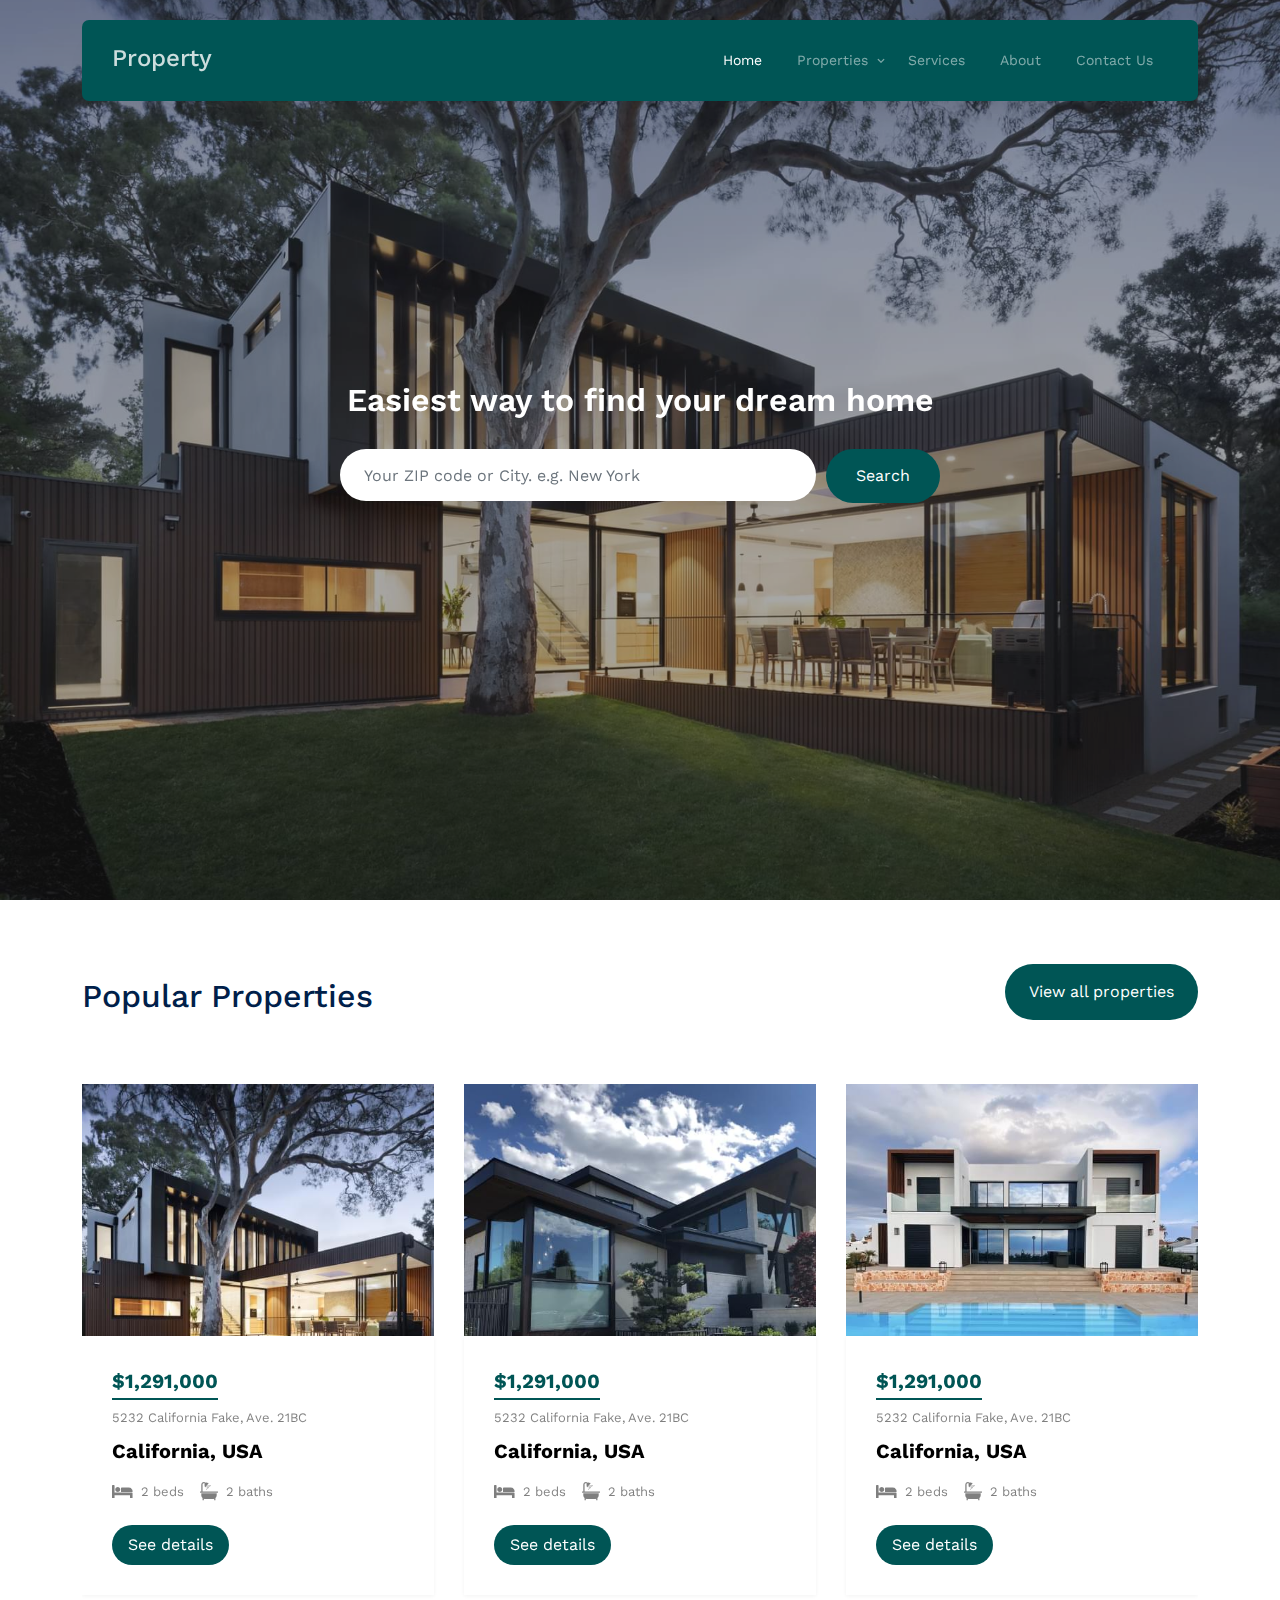
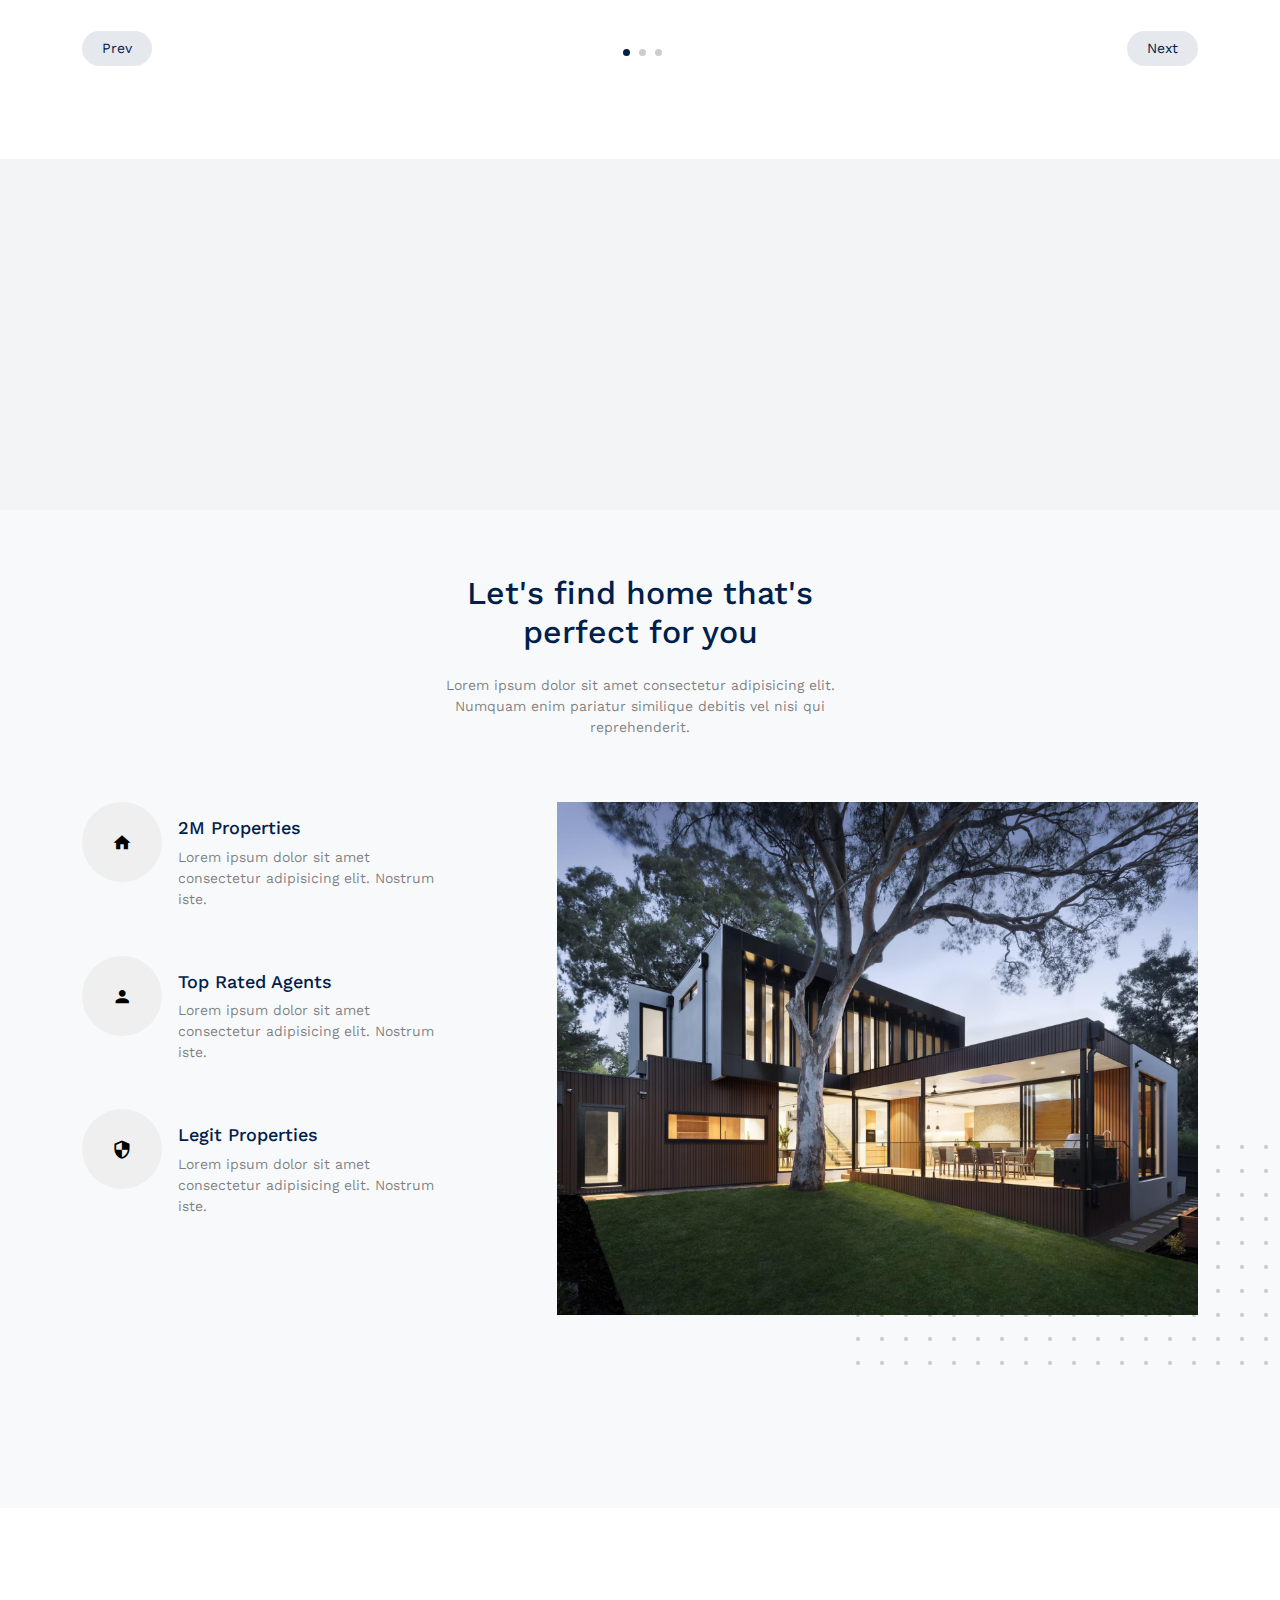
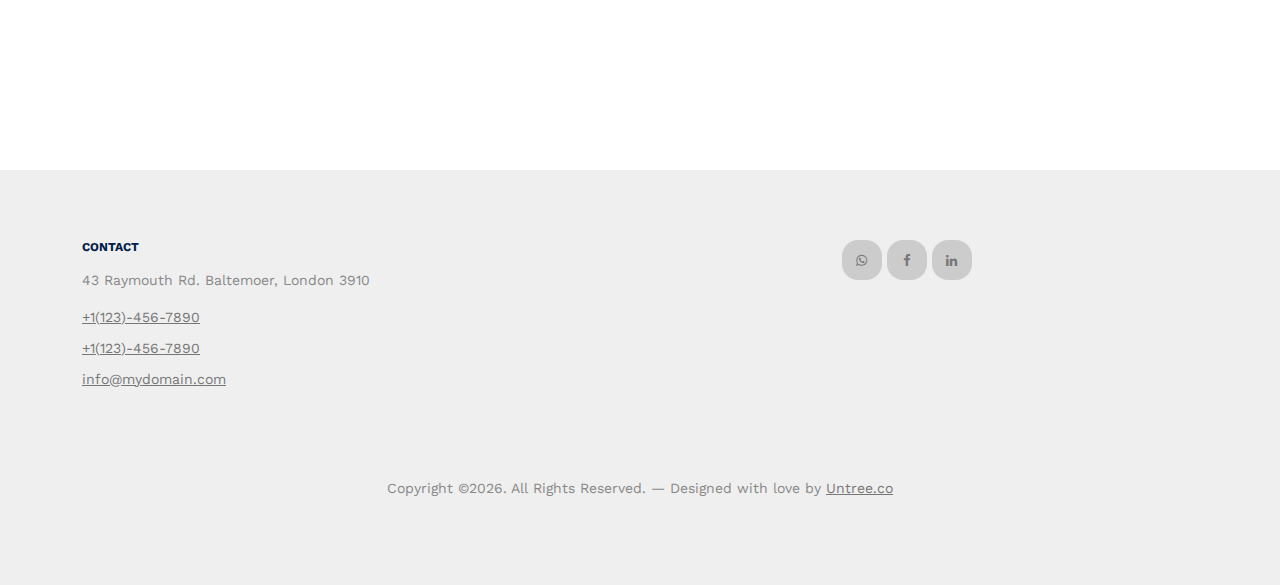
==== index.html @ bcd4ab32 "Edited, footer, removed testimonies, agents section" ====
<!doctype html>
<html lang="en">
<head>
	<meta charset="utf-8">
	<meta name="viewport" content="width=device-width, initial-scale=1">
	<meta name="author" content="Untree.co">
	<link rel="shortcut icon" href="favicon.png">

	<meta name="description" content="" />
	<meta name="keywords" content="bootstrap, bootstrap5" />
	
	<link rel="preconnect" href="https://fonts.googleapis.com">
	<link rel="preconnect" href="https://fonts.gstatic.com" crossorigin>
	<link href="https://fonts.googleapis.com/css2?family=Work+Sans:wght@400;500;600;700&display=swap" rel="stylesheet">


	<link rel="stylesheet" href="fonts/icomoon/style.css">
	<link rel="stylesheet" href="fonts/flaticon/font/flaticon.css">

	<link rel="stylesheet" href="css/tiny-slider.css">
	<link rel="stylesheet" href="css/aos.css">
	<link rel="stylesheet" href="css/style.css">

	<title>Property &mdash; Free Bootstrap 5 Website Template by Untree.co</title>
</head>
<body>
	<!--Navigation-->
	<div class="site-mobile-menu site-navbar-target">
		<div class="site-mobile-menu-header">
			<div class="site-mobile-menu-close">
				<span class="icofont-close js-menu-toggle"></span>
			</div>
		</div>
		<div class="site-mobile-menu-body"></div>
	</div>

	<nav class="site-nav">
		<div class="container">
			<div class="menu-bg-wrap">
				<div class="site-navigation">
					<a href="index.html" class="logo m-0 float-start">Property</a>

					<ul class="js-clone-nav d-none d-lg-inline-block text-start site-menu float-end">
						<li class="active"><a href="index.html">Home</a></li>
						<li class="has-children">
							<a href="properties.html">Properties</a>
							<ul class="dropdown">
								<li><a href="#">Buy Property</a></li>
								<li><a href="#">Sell Property</a></li>
								<li class="has-children">
									<a href="#">Dropdown</a>
									<ul class="dropdown">
										<li><a href="#">Sub Menu One</a></li>
										<li><a href="#">Sub Menu Two</a></li>
										<li><a href="#">Sub Menu Three</a></li>
									</ul>
								</li>
							</ul>
						</li>
						<li><a href="services.html">Services</a></li>
						<li><a href="about.html">About</a></li>
						<li><a href="contact.html">Contact Us</a></li>
					</ul>

					<a href="#" class="burger light me-auto float-end mt-1 site-menu-toggle js-menu-toggle d-inline-block d-lg-none" data-toggle="collapse" data-target="#main-navbar">
						<span></span>
					</a>

				</div>
			</div>
		</div>
	</nav>

	<!--Hero-->
	<div class="hero">


		<div class="hero-slide">
			<div class="img overlay" style="background-image: url('images/hero_bg_3.jpg')"></div>
			<div class="img overlay" style="background-image: url('images/hero_bg_2.jpg')"></div>
			<div class="img overlay" style="background-image: url('images/hero_bg_1.jpg')"></div>
		</div>

		<div class="container">
			<div class="row justify-content-center align-items-center">
				<div class="col-lg-9 text-center">
					<h1 class="heading" data-aos="fade-up">Easiest way to find your dream home</h1>
					<form action="#" class="narrow-w form-search d-flex align-items-stretch mb-3" data-aos="fade-up" data-aos-delay="200">
						<input type="text" class="form-control px-4" placeholder="Your ZIP code or City. e.g. New York">
						<button type="submit" class="btn btn-primary">Search</button>
					</form>
				</div>
			</div>
		</div>
	</div>


	<div class="section">
		<div class="container">
			<div class="row mb-5 align-items-center">
				<div class="col-lg-6">
					<h2 class="font-weight-bold text-primary heading">Popular Properties</h2>
				</div>
				<div class="col-lg-6 text-lg-end">
					<p><a href="#" target="_blank" class="btn btn-primary text-white py-3 px-4">View all properties</a></p>
				</div>
			</div>
			<div class="row">

				<div class="col-12">


					<div class="property-slider-wrap">



						<div class="property-slider">

							<div class="property-item">

								<a href="property-single.html" class="img">
									<img src="images/img_1.jpg" alt="Image" class="img-fluid">
								</a>

								<div class="property-content">
									<div class="price mb-2"><span>$1,291,000</span></div>
									<div>
										<span class="d-block mb-2 text-black-50">5232 California Fake, Ave. 21BC</span>
										<span class="city d-block mb-3">California, USA</span>

										<div class="specs d-flex mb-4">
											<span class="d-block d-flex align-items-center me-3">
												<span class="icon-bed me-2"></span>
												<span class="caption">2 beds</span>
											</span>
											<span class="d-block d-flex align-items-center">
												<span class="icon-bath me-2"></span>
												<span class="caption">2 baths</span>
											</span>
										</div>

										<a href="property-single.html" class="btn btn-primary py-2 px-3">See details</a>
									</div>
								</div>
							</div> <!-- .item -->

							<div class="property-item">

								<a href="property-single.html" class="img">
									<img src="images/img_2.jpg" alt="Image" class="img-fluid">
								</a>

								<div class="property-content">
									<div class="price mb-2"><span>$1,291,000</span></div>
									<div>
										<span class="d-block mb-2 text-black-50">5232 California Fake, Ave. 21BC</span>
										<span class="city d-block mb-3">California, USA</span>

										<div class="specs d-flex mb-4">
											<span class="d-block d-flex align-items-center me-3">
												<span class="icon-bed me-2"></span>
												<span class="caption">2 beds</span>
											</span>
											<span class="d-block d-flex align-items-center">
												<span class="icon-bath me-2"></span>
												<span class="caption">2 baths</span>
											</span>
										</div>

										<a href="property-single.html" class="btn btn-primary py-2 px-3">See details</a>
									</div>
								</div>
							</div> <!-- .item -->

							<div class="property-item">

								<a href="property-single.html" class="img">
									<img src="images/img_3.jpg" alt="Image" class="img-fluid">
								</a>

								<div class="property-content">
									<div class="price mb-2"><span>$1,291,000</span></div>
									<div>
										<span class="d-block mb-2 text-black-50">5232 California Fake, Ave. 21BC</span>
										<span class="city d-block mb-3">California, USA</span>

										<div class="specs d-flex mb-4">
											<span class="d-block d-flex align-items-center me-3">
												<span class="icon-bed me-2"></span>
												<span class="caption">2 beds</span>
											</span>
											<span class="d-block d-flex align-items-center">
												<span class="icon-bath me-2"></span>
												<span class="caption">2 baths</span>
											</span>
										</div>

										<a href="property-single.html" class="btn btn-primary py-2 px-3">See details</a>
									</div>
								</div>
							</div> <!-- .item -->

							<div class="property-item">

								<a href="property-single.html" class="img">
									<img src="images/img_4.jpg" alt="Image" class="img-fluid">
								</a>

								<div class="property-content">
									<div class="price mb-2"><span>$1,291,000</span></div>
									<div>
										<span class="d-block mb-2 text-black-50">5232 California Fake, Ave. 21BC</span>
										<span class="city d-block mb-3">California, USA</span>

										<div class="specs d-flex mb-4">
											<span class="d-block d-flex align-items-center me-3">
												<span class="icon-bed me-2"></span>
												<span class="caption">2 beds</span>
											</span>
											<span class="d-block d-flex align-items-center">
												<span class="icon-bath me-2"></span>
												<span class="caption">2 baths</span>
											</span>
										</div>

										<a href="property-single.html" class="btn btn-primary py-2 px-3">See details</a>
									</div>
								</div>
							</div> <!-- .item -->

							<div class="property-item">

								<a href="property-single.html" class="img">
									<img src="images/img_5.jpg" alt="Image" class="img-fluid">
								</a>

								<div class="property-content">
									<div class="price mb-2"><span>$1,291,000</span></div>
									<div>
										<span class="d-block mb-2 text-black-50">5232 California Fake, Ave. 21BC</span>
										<span class="city d-block mb-3">California, USA</span>

										<div class="specs d-flex mb-4">
											<span class="d-block d-flex align-items-center me-3">
												<span class="icon-bed me-2"></span>
												<span class="caption">2 beds</span>
											</span>
											<span class="d-block d-flex align-items-center">
												<span class="icon-bath me-2"></span>
												<span class="caption">2 baths</span>
											</span>
										</div>

										<a href="property-single.html" class="btn btn-primary py-2 px-3">See details</a>
									</div>
								</div>
							</div> <!-- .item -->

							<div class="property-item">

								<a href="property-single.html" class="img">
									<img src="images/img_6.jpg" alt="Image" class="img-fluid">
								</a>

								<div class="property-content">
									<div class="price mb-2"><span>$1,291,000</span></div>
									<div>
										<span class="d-block mb-2 text-black-50">5232 California Fake, Ave. 21BC</span>
										<span class="city d-block mb-3">California, USA</span>

										<div class="specs d-flex mb-4">
											<span class="d-block d-flex align-items-center me-3">
												<span class="icon-bed me-2"></span>
												<span class="caption">2 beds</span>
											</span>
											<span class="d-block d-flex align-items-center">
												<span class="icon-bath me-2"></span>
												<span class="caption">2 baths</span>
											</span>
										</div>

										<a href="property-single.html" class="btn btn-primary py-2 px-3">See details</a>
									</div>
								</div>
							</div> <!-- .item -->

							<div class="property-item">

								<a href="property-single.html" class="img">
									<img src="images/img_7.jpg" alt="Image" class="img-fluid">
								</a>

								<div class="property-content">
									<div class="price mb-2"><span>$1,291,000</span></div>
									<div>
										<span class="d-block mb-2 text-black-50">5232 California Fake, Ave. 21BC</span>
										<span class="city d-block mb-3">California, USA</span>

										<div class="specs d-flex mb-4">
											<span class="d-block d-flex align-items-center me-3">
												<span class="icon-bed me-2"></span>
												<span class="caption">2 beds</span>
											</span>
											<span class="d-block d-flex align-items-center">
												<span class="icon-bath me-2"></span>
												<span class="caption">2 baths</span>
											</span>
										</div>

										<a href="property-single.html" class="btn btn-primary py-2 px-3">See details</a>
									</div>
								</div>
							</div> <!-- .item -->

							<div class="property-item">

								<a href="property-single.html" class="img">
									<img src="images/img_8.jpg" alt="Image" class="img-fluid">
								</a>

								<div class="property-content">
									<div class="price mb-2"><span>$1,291,000</span></div>
									<div>
										<span class="d-block mb-2 text-black-50">5232 California Fake, Ave. 21BC</span>
										<span class="city d-block mb-3">California, USA</span>

										<div class="specs d-flex mb-4">
											<span class="d-block d-flex align-items-center me-3">
												<span class="icon-bed me-2"></span>
												<span class="caption">2 beds</span>
											</span>
											<span class="d-block d-flex align-items-center">
												<span class="icon-bath me-2"></span>
												<span class="caption">2 baths</span>
											</span>
										</div>

										<a href="property-single.html" class="btn btn-primary py-2 px-3">See details</a>
									</div>
								</div>
							</div> <!-- .item -->

							<div class="property-item">

								<a href="property-single.html" class="img">
									<img src="images/img_1.jpg" alt="Image" class="img-fluid">
								</a>

								<div class="property-content">
									<div class="price mb-2"><span>$1,291,000</span></div>
									<div>
										<span class="d-block mb-2 text-black-50">5232 California Fake, Ave. 21BC</span>
										<span class="city d-block mb-3">California, USA</span>

										<div class="specs d-flex mb-4">
											<span class="d-block d-flex align-items-center me-3">
												<span class="icon-bed me-2"></span>
												<span class="caption">2 beds</span>
											</span>
											<span class="d-block d-flex align-items-center">
												<span class="icon-bath me-2"></span>
												<span class="caption">2 baths</span>
											</span>
										</div>

										<a href="property-single.html" class="btn btn-primary py-2 px-3">See details</a>
									</div>
								</div>
							</div> <!-- .item -->


						</div>


						<div id="property-nav" class="controls" tabindex="0" aria-label="Carousel Navigation">
							<span class="prev" data-controls="prev" aria-controls="property" tabindex="-1">Prev</span>
							<span class="next" data-controls="next" aria-controls="property" tabindex="-1">Next</span>
						</div>

					</div>
				</div>

			</div>
		</div>
	</div>

	<section class="features-1">
		<div class="container">
			<div class="row">
				<div class="col-6 col-lg-3"  data-aos="fade-up" data-aos-delay="300">
					<div class="box-feature">
						<span class="flaticon-house"></span>
						<h3 class="mb-3">Our Properties</h3>
						<p>Lorem ipsum dolor sit amet, consectetur adipisicing elit. Voluptates, accusamus.</p>
						<p><a href="#" class="learn-more">Learn More</a></p>
					</div>
				</div>
				<div class="col-6 col-lg-3"  data-aos="fade-up" data-aos-delay="500">
					<div class="box-feature">
						<span class="flaticon-building"></span>
						<h3 class="mb-3">Property for Sale</h3>
						<p>Lorem ipsum dolor sit amet, consectetur adipisicing elit. Voluptates, accusamus.</p>
						<p><a href="#" class="learn-more">Learn More</a></p>
					</div>
				</div>
				<div class="col-6 col-lg-3"  data-aos="fade-up" data-aos-delay="400">
					<div class="box-feature">
						<span class="flaticon-house-3"></span>
						<h3 class="mb-3">Real Estate Agent</h3>
						<p>Lorem ipsum dolor sit amet, consectetur adipisicing elit. Voluptates, accusamus.</p>
						<p><a href="#" class="learn-more">Learn More</a></p>
					</div>
				</div>
				<div class="col-6 col-lg-3"  data-aos="fade-up" data-aos-delay="600">
					<div class="box-feature">
						<span class="flaticon-house-1"></span>
						<h3 class="mb-3">House for Sale</h3>
						<p>Lorem ipsum dolor sit amet, consectetur adipisicing elit. Voluptates, accusamus.</p>
						<p><a href="#" class="learn-more">Learn More</a></p>
					</div>
				</div>	
			</div>
		</div>
	</section>

	<div class="section section-4 bg-light">
		<div class="container">
			<div class="row justify-content-center  text-center mb-5">
				<div class="col-lg-5">
					<h2 class="font-weight-bold heading text-primary mb-4">Let's find home that's perfect for you</h2>
					<p class="text-black-50">Lorem ipsum dolor sit amet consectetur adipisicing elit. Numquam enim pariatur similique debitis vel nisi qui reprehenderit.</p>
				</div>
			</div>
			<div class="row justify-content-between mb-5">
				<div class="col-lg-7 mb-5 mb-lg-0 order-lg-2">
					<div class="img-about dots">
						<img src="images/hero_bg_3.jpg" alt="Image" class="img-fluid">
					</div>
				</div>
				<div class="col-lg-4">
					<div class="d-flex feature-h">
						<span class="wrap-icon me-3">
							<span class="icon-home2"></span>
						</span>
						<div class="feature-text">
							<h3 class="heading">2M Properties</h3>
							<p class="text-black-50">Lorem ipsum dolor sit amet consectetur adipisicing elit. Nostrum iste.</p>   
						</div>
					</div>

					<div class="d-flex feature-h">
						<span class="wrap-icon me-3">
							<span class="icon-person"></span>
						</span>
						<div class="feature-text">
							<h3 class="heading">Top Rated Agents</h3>
							<p class="text-black-50">Lorem ipsum dolor sit amet consectetur adipisicing elit. Nostrum iste.</p>   
						</div>
					</div>

					<div class="d-flex feature-h">
						<span class="wrap-icon me-3">
							<span class="icon-security"></span>
						</span>
						<div class="feature-text">
							<h3 class="heading">Legit Properties</h3>
							<p class="text-black-50">Lorem ipsum dolor sit amet consectetur adipisicing elit. Nostrum iste.</p>   
						</div>
					</div>
				</div>
			</div>
			<div class="row section-counter mt-5">
				<div class="col-6 col-sm-6 col-md-6 col-lg-3" data-aos="fade-up" data-aos-delay="300">
					<div class="counter-wrap mb-5 mb-lg-0">
						<span class="number"><span class="countup text-primary">3298</span></span>
						<span class="caption text-black-50"># of Buy Properties</span>
					</div>
				</div>
				<div class="col-6 col-sm-6 col-md-6 col-lg-3" data-aos="fade-up" data-aos-delay="400">
					<div class="counter-wrap mb-5 mb-lg-0">
						<span class="number"><span class="countup text-primary">2181</span></span>
						<span class="caption text-black-50"># of Sell Properties</span>
					</div>
				</div>
				<div class="col-6 col-sm-6 col-md-6 col-lg-3" data-aos="fade-up" data-aos-delay="500">
					<div class="counter-wrap mb-5 mb-lg-0">
						<span class="number"><span class="countup text-primary">9316</span></span>
						<span class="caption text-black-50"># of All Properties</span>
					</div>
				</div>
				<div class="col-6 col-sm-6 col-md-6 col-lg-3" data-aos="fade-up" data-aos-delay="600">
					<div class="counter-wrap mb-5 mb-lg-0">
						<span class="number"><span class="countup text-primary">7191</span></span>
						<span class="caption text-black-50"># of Agents</span>
					</div>
				</div>
			</div>
		</div>
	</div>

	<!--Recriting agents-->
	<div class="section">
		<div class="row justify-content-center footer-cta" data-aos="fade-up">
			<div class="col-lg-7 mx-auto text-center">
				<h2 class="mb-4 ">Be a part of our growing real state agents</h2>
				<p><a href="#" target="_blank" class="btn btn-primary text-white py-3 px-4">Apply for Real Estate agent</a></p>
			</div> <!-- /.col-lg-7 -->
		</div> <!-- /.row -->
	</div>

	<!--Footer -->
	<div class="site-footer">
		<div class="container">
			<div class="row">
				<div class="col-lg-4">
					<div class="widget">
						<h3>Contact</h3>
						<address>43 Raymouth Rd. Baltemoer, London 3910</address>
						<ul class="list-unstyled links">
							<li><a href="tel://11234567890">+1(123)-456-7890</a></li>
							<li><a href="tel://11234567890">+1(123)-456-7890</a></li>
							<li><a href="mailto:info@mydomain.com">info@mydomain.com</a></li>
						</ul>
					</div> <!-- /.widget -->
				</div> <!-- /.col-lg-4 -->
				<div class="col-lg-4">
				</div> <!-- /.col-lg-4 -->
				<div class="col-lg-4">
					<div class="widget">
						<ul class="list-unstyled social">
							<li><a href="#"><span class="icon-whatsapp"></span></a></li>
							<li><a href="#"><span class="icon-facebook"></span></a></li>
							<li><a href="#"><span class="icon-linkedin"></span></a></li>
						</ul>
					</div> <!-- /.widget -->
				</div> <!-- /.col-lg-4 -->
			</div> <!-- /.row -->

			<div class="row mt-5">
				<div class="col-12 text-center">
				<!--**========== NOTE:Please don't remove this copyright link unless you buy the license here https://untree.co/license/  **========== -->
            <p>Copyright &copy;<script>document.write(new Date().getFullYear());</script>. All Rights Reserved. &mdash; Designed with love by <a href="https://untree.co">Untree.co</a> <!-- License information: https://untree.co/license/ -->
            </p>
          </div>
        </div>
      </div> <!-- /.container -->
    </div> 


    <!-- Preloader -->
    <div id="overlayer"></div>
    <div class="loader">
    	<div class="spinner-border" role="status">
    		<span class="visually-hidden">Loading...</span>
    	</div>
    </div>

    <script src="js/bootstrap.bundle.min.js"></script>
    <script src="js/tiny-slider.js"></script>
    <script src="js/aos.js"></script>
    <script src="js/navbar.js"></script>
    <script src="js/counter.js"></script>
    <script src="js/custom.js"></script>
  </body>
  <!-- /*
* Template Name: Property
* Template Author: Untree.co
* Template URI: https://untree.co/
* License: https://creativecommons.org/licenses/by/3.0/
*/ -->
  </html>
---- fonts/icomoon/style.css ----
@font-face {
  font-family: 'icomoon';
  src:  url('fonts/icomoon.eot?10si43');
  src:  url('fonts/icomoon.eot?10si43#iefix') format('embedded-opentype'),
    url('fonts/icomoon.ttf?10si43') format('truetype'),
    url('fonts/icomoon.woff?10si43') format('woff'),
    url('fonts/icomoon.svg?10si43#icomoon') format('svg');
  font-weight: normal;
  font-style: normal;
}

[class^="icon-"], [class*=" icon-"] {
  /* use !important to prevent issues with browser extensions that change fonts */
  font-family: 'icomoon' !important;
  speak: none;
  font-style: normal;
  font-weight: normal;
  font-variant: normal;
  text-transform: none;
  line-height: 1;

  /* Better Font Rendering =========== */
  -webkit-font-smoothing: antialiased;
  -moz-osx-font-smoothing: grayscale;
}

.icon-asterisk:before {
  content: "\f069";
}
.icon-plus:before {
  content: "\f067";
}
.icon-question:before {
  content: "\f128";
}
.icon-minus:before {
  content: "\f068";
}
.icon-glass:before {
  content: "\f000";
}
.icon-music:before {
  content: "\f001";
}
.icon-search:before {
  content: "\f002";
}
.icon-envelope-o:before {
  content: "\f003";
}
.icon-heart:before {
  content: "\f004";
}
.icon-star:before {
  content: "\f005";
}
.icon-star-o:before {
  content: "\f006";
}
.icon-user:before {
  content: "\f007";
}
.icon-film:before {
  content: "\f008";
}
.icon-th-large:before {
  content: "\f009";
}
.icon-th:before {
  content: "\f00a";
}
.icon-th-list:before {
  content: "\f00b";
}
.icon-check:before {
  content: "\f00c";
}
.icon-close:before {
  content: "\f00d";
}
.icon-remove:before {
  content: "\f00d";
}
.icon-times:before {
  content: "\f00d";
}
.icon-search-plus:before {
  content: "\f00e";
}
.icon-search-minus:before {
  content: "\f010";
}
.icon-power-off:before {
  content: "\f011";
}
.icon-signal:before {
  content: "\f012";
}
.icon-cog:before {
  content: "\f013";
}
.icon-gear:before {
  content: "\f013";
}
.icon-trash-o:before {
  content: "\f014";
}
.icon-home:before {
  content: "\f015";
}
.icon-file-o:before {
  content: "\f016";
}
.icon-clock-o:before {
  content: "\f017";
}
.icon-road:before {
  content: "\f018";
}
.icon-download:before {
  content: "\f019";
}
.icon-arrow-circle-o-down:before {
  content: "\f01a";
}
.icon-arrow-circle-o-up:before {
  content: "\f01b";
}
.icon-inbox:before {
  content: "\f01c";
}
.icon-play-circle-o:before {
  content: "\f01d";
}
.icon-repeat:before {
  content: "\f01e";
}
.icon-rotate-right:before {
  content: "\f01e";
}
.icon-refresh:before {
  content: "\f021";
}
.icon-list-alt:before {
  content: "\f022";
}
.icon-lock:before {
  content: "\f023";
}
.icon-flag:before {
  content: "\f024";
}
.icon-headphones:before {
  content: "\f025";
}
.icon-volume-off:before {
  content: "\f026";
}
.icon-volume-down:before {
  content: "\f027";
}
.icon-volume-up:before {
  content: "\f028";
}
.icon-qrcode:before {
  content: "\f029";
}
.icon-barcode:before {
  content: "\f02a";
}
.icon-tag:before {
  content: "\f02b";
}
.icon-tags:before {
  content: "\f02c";
}
.icon-book:before {
  content: "\f02d";
}
.icon-bookmark:before {
  content: "\f02e";
}
.icon-print:before {
  content: "\f02f";
}
.icon-camera:before {
  content: "\f030";
}
.icon-font:before {
  content: "\f031";
}
.icon-bold:before {
  content: "\f032";
}
.icon-italic:before {
  content: "\f033";
}
.icon-text-height:before {
  content: "\f034";
}
.icon-text-width:before {
  content: "\f035";
}
.icon-align-left:before {
  content: "\f036";
}
.icon-align-center:before {
  content: "\f037";
}
.icon-align-right:before {
  content: "\f038";
}
.icon-align-justify:before {
  content: "\f039";
}
.icon-list:before {
  content: "\f03a";
}
.icon-dedent:before {
  content: "\f03b";
}
.icon-outdent:before {
  content: "\f03b";
}
.icon-indent:before {
  content: "\f03c";
}
.icon-video-camera:before {
  content: "\f03d";
}
.icon-image:before {
  content: "\f03e";
}
.icon-photo:before {
  content: "\f03e";
}
.icon-picture-o:before {
  content: "\f03e";
}
.icon-pencil:before {
  content: "\f040";
}
.icon-map-marker:before {
  content: "\f041";
}
.icon-adjust:before {
  content: "\f042";
}
.icon-tint:before {
  content: "\f043";
}
.icon-edit:before {
  content: "\f044";
}
.icon-pencil-square-o:before {
  content: "\f044";
}
.icon-share-square-o:before {
  content: "\f045";
}
.icon-check-square-o:before {
  content: "\f046";
}
.icon-arrows:before {
  content: "\f047";
}
.icon-step-backward:before {
  content: "\f048";
}
.icon-fast-backward:before {
  content: "\f049";
}
.icon-backward:before {
  content: "\f04a";
}
.icon-play:before {
  content: "\f04b";
}
.icon-pause:before {
  content: "\f04c";
}
.icon-stop:before {
  content: "\f04d";
}
.icon-forward:before {
  content: "\f04e";
}
.icon-fast-forward:before {
  content: "\f050";
}
.icon-step-forward:before {
  content: "\f051";
}
.icon-eject:before {
  content: "\f052";
}
.icon-chevron-left:before {
  content: "\f053";
}
.icon-chevron-right:before {
  content: "\f054";
}
.icon-plus-circle:before {
  content: "\f055";
}
.icon-minus-circle:before {
  content: "\f056";
}
.icon-times-circle:before {
  content: "\f057";
}
.icon-check-circle:before {
  content: "\f058";
}
.icon-question-circle:before {
  content: "\f059";
}
.icon-info-circle:before {
  content: "\f05a";
}
.icon-crosshairs:before {
  content: "\f05b";
}
.icon-times-circle-o:before {
  content: "\f05c";
}
.icon-check-circle-o:before {
  content: "\f05d";
}
.icon-ban:before {
  content: "\f05e";
}
.icon-arrow-left:before {
  content: "\f060";
}
.icon-arrow-right:before {
  content: "\f061";
}
.icon-arrow-up:before {
  content: "\f062";
}
.icon-arrow-down:before {
  content: "\f063";
}
.icon-mail-forward:before {
  content: "\f064";
}
.icon-share:before {
  content: "\f064";
}
.icon-expand:before {
  content: "\f065";
}
.icon-compress:before {
  content: "\f066";
}
.icon-exclamation-circle:before {
  content: "\f06a";
}
.icon-gift:before {
  content: "\f06b";
}
.icon-leaf:before {
  content: "\f06c";
}
.icon-fire:before {
  content: "\f06d";
}
.icon-eye:before {
  content: "\f06e";
}
.icon-eye-slash:before {
  content: "\f070";
}
.icon-exclamation-triangle:before {
  content: "\f071";
}
.icon-warning:before {
  content: "\f071";
}
.icon-plane:before {
  content: "\f072";
}
.icon-calendar:before {
  content: "\f073";
}
.icon-random:before {
  content: "\f074";
}
.icon-comment:before {
  content: "\f075";
}
.icon-magnet:before {
  content: "\f076";
}
.icon-chevron-up:before {
  content: "\f077";
}
.icon-chevron-down:before {
  content: "\f078";
}
.icon-retweet:before {
  content: "\f079";
}
.icon-shopping-cart:before {
  content: "\f07a";
}
.icon-folder:before {
  content: "\f07b";
}
.icon-folder-open:before {
  content: "\f07c";
}
.icon-arrows-v:before {
  content: "\f07d";
}
.icon-arrows-h:before {
  content: "\f07e";
}
.icon-bar-chart:before {
  content: "\f080";
}
.icon-bar-chart-o:before {
  content: "\f080";
}
.icon-twitter-square:before {
  content: "\f081";
}
.icon-facebook-square:before {
  content: "\f082";
}
.icon-camera-retro:before {
  content: "\f083";
}
.icon-key:before {
  content: "\f084";
}
.icon-cogs:before {
  content: "\f085";
}
.icon-gears:before {
  content: "\f085";
}
.icon-comments:before {
  content: "\f086";
}
.icon-thumbs-o-up:before {
  content: "\f087";
}
.icon-thumbs-o-down:before {
  content: "\f088";
}
.icon-star-half:before {
  content: "\f089";
}
.icon-heart-o:before {
  content: "\f08a";
}
.icon-sign-out:before {
  content: "\f08b";
}
.icon-linkedin-square:before {
  content: "\f08c";
}
.icon-thumb-tack:before {
  content: "\f08d";
}
.icon-external-link:before {
  content: "\f08e";
}
.icon-sign-in:before {
  content: "\f090";
}
.icon-trophy:before {
  content: "\f091";
}
.icon-github-square:before {
  content: "\f092";
}
.icon-upload:before {
  content: "\f093";
}
.icon-lemon-o:before {
  content: "\f094";
}
.icon-phone:before {
  content: "\f095";
}
.icon-square-o:before {
  content: "\f096";
}
.icon-bookmark-o:before {
  content: "\f097";
}
.icon-phone-square:before {
  content: "\f098";
}
.icon-twitter:before {
  content: "\f099";
}
.icon-facebook:before {
  content: "\f09a";
}
.icon-facebook-f:before {
  content: "\f09a";
}
.icon-github:before {
  content: "\f09b";
}
.icon-unlock:before {
  content: "\f09c";
}
.icon-credit-card:before {
  content: "\f09d";
}
.icon-feed:before {
  content: "\f09e";
}
.icon-rss:before {
  content: "\f09e";
}
.icon-hdd-o:before {
  content: "\f0a0";
}
.icon-bullhorn:before {
  content: "\f0a1";
}
.icon-bell-o:before {
  content: "\f0a2";
}
.icon-certificate:before {
  content: "\f0a3";
}
.icon-hand-o-right:before {
  content: "\f0a4";
}
.icon-hand-o-left:before {
  content: "\f0a5";
}
.icon-hand-o-up:before {
  content: "\f0a6";
}
.icon-hand-o-down:before {
  content: "\f0a7";
}
.icon-arrow-circle-left:before {
  content: "\f0a8";
}
.icon-arrow-circle-right:before {
  content: "\f0a9";
}
.icon-arrow-circle-up:before {
  content: "\f0aa";
}
.icon-arrow-circle-down:before {
  content: "\f0ab";
}
.icon-globe:before {
  content: "\f0ac";
}
.icon-wrench:before {
  content: "\f0ad";
}
.icon-tasks:before {
  content: "\f0ae";
}
.icon-filter:before {
  content: "\f0b0";
}
.icon-briefcase:before {
  content: "\f0b1";
}
.icon-arrows-alt:before {
  content: "\f0b2";
}
.icon-group:before {
  content: "\f0c0";
}
.icon-users:before {
  content: "\f0c0";
}
.icon-chain:before {
  content: "\f0c1";
}
.icon-link:before {
  content: "\f0c1";
}
.icon-cloud:before {
  content: "\f0c2";
}
.icon-flask:before {
  content: "\f0c3";
}
.icon-cut:before {
  content: "\f0c4";
}
.icon-scissors:before {
  content: "\f0c4";
}
.icon-copy:before {
  content: "\f0c5";
}
.icon-files-o:before {
  content: "\f0c5";
}
.icon-paperclip:before {
  content: "\f0c6";
}
.icon-floppy-o:before {
  content: "\f0c7";
}
.icon-save:before {
  content: "\f0c7";
}
.icon-square:before {
  content: "\f0c8";
}
.icon-bars:before {
  content: "\f0c9";
}
.icon-navicon:before {
  content: "\f0c9";
}
.icon-reorder:before {
  content: "\f0c9";
}
.icon-list-ul:before {
  content: "\f0ca";
}
.icon-list-ol:before {
  content: "\f0cb";
}
.icon-strikethrough:before {
  content: "\f0cc";
}
.icon-underline:before {
  content: "\f0cd";
}
.icon-table:before {
  content: "\f0ce";
}
.icon-magic:before {
  content: "\f0d0";
}
.icon-truck:before {
  content: "\f0d1";
}
.icon-pinterest:before {
  content: "\f0d2";
}
.icon-pinterest-square:before {
  content: "\f0d3";
}
.icon-google-plus-square:before {
  content: "\f0d4";
}
.icon-google-plus:before {
  content: "\f0d5";
}
.icon-money:before {
  content: "\f0d6";
}
.icon-caret-down:before {
  content: "\f0d7";
}
.icon-caret-up:before {
  content: "\f0d8";
}
.icon-caret-left:before {
  content: "\f0d9";
}
.icon-caret-right:before {
  content: "\f0da";
}
.icon-columns:before {
  content: "\f0db";
}
.icon-sort:before {
  content: "\f0dc";
}
.icon-unsorted:before {
  content: "\f0dc";
}
.icon-sort-desc:before {
  content: "\f0dd";
}
.icon-sort-down:before {
  content: "\f0dd";
}
.icon-sort-asc:before {
  content: "\f0de";
}
.icon-sort-up:before {
  content: "\f0de";
}
.icon-envelope:before {
  content: "\f0e0";
}
.icon-linkedin:before {
  content: "\f0e1";
}
.icon-rotate-left:before {
  content: "\f0e2";
}
.icon-undo:before {
  content: "\f0e2";
}
.icon-gavel:before {
  content: "\f0e3";
}
.icon-legal:before {
  content: "\f0e3";
}
.icon-dashboard:before {
  content: "\f0e4";
}
.icon-tachometer:before {
  content: "\f0e4";
}
.icon-comment-o:before {
  content: "\f0e5";
}
.icon-comments-o:before {
  content: "\f0e6";
}
.icon-bolt:before {
  content: "\f0e7";
}
.icon-flash:before {
  content: "\f0e7";
}
.icon-sitemap:before {
  content: "\f0e8";
}
.icon-umbrella:before {
  content: "\f0e9";
}
.icon-clipboard:before {
  content: "\f0ea";
}
.icon-paste:before {
  content: "\f0ea";
}
.icon-lightbulb-o:before {
  content: "\f0eb";
}
.icon-exchange:before {
  content: "\f0ec";
}
.icon-cloud-download:before {
  content: "\f0ed";
}
.icon-cloud-upload:before {
  content: "\f0ee";
}
.icon-user-md:before {
  content: "\f0f0";
}
.icon-stethoscope:before {
  content: "\f0f1";
}
.icon-suitcase:before {
  content: "\f0f2";
}
.icon-bell:before {
  content: "\f0f3";
}
.icon-coffee:before {
  content: "\f0f4";
}
.icon-cutlery:before {
  content: "\f0f5";
}
.icon-file-text-o:before {
  content: "\f0f6";
}
.icon-building-o:before {
  content: "\f0f7";
}
.icon-hospital-o:before {
  content: "\f0f8";
}
.icon-ambulance:before {
  content: "\f0f9";
}
.icon-medkit:before {
  content: "\f0fa";
}
.icon-fighter-jet:before {
  content: "\f0fb";
}
.icon-beer:before {
  content: "\f0fc";
}
.icon-h-square:before {
  content: "\f0fd";
}
.icon-plus-square:before {
  content: "\f0fe";
}
.icon-angle-double-left:before {
  content: "\f100";
}
.icon-angle-double-right:before {
  content: "\f101";
}
.icon-angle-double-up:before {
  content: "\f102";
}
.icon-angle-double-down:before {
  content: "\f103";
}
.icon-angle-left:before {
  content: "\f104";
}
.icon-angle-right:before {
  content: "\f105";
}
.icon-angle-up:before {
  content: "\f106";
}
.icon-angle-down:before {
  content: "\f107";
}
.icon-desktop:before {
  content: "\f108";
}
.icon-laptop:before {
  content: "\f109";
}
.icon-tablet:before {
  content: "\f10a";
}
.icon-mobile:before {
  content: "\f10b";
}
.icon-mobile-phone:before {
  content: "\f10b";
}
.icon-circle-o:before {
  content: "\f10c";
}
.icon-quote-left:before {
  content: "\f10d";
}
.icon-quote-right:before {
  content: "\f10e";
}
.icon-spinner:before {
  content: "\f110";
}
.icon-circle:before {
  content: "\f111";
}
.icon-mail-reply:before {
  content: "\f112";
}
.icon-reply:before {
  content: "\f112";
}
.icon-github-alt:before {
  content: "\f113";
}
.icon-folder-o:before {
  content: "\f114";
}
.icon-folder-open-o:before {
  content: "\f115";
}
.icon-smile-o:before {
  content: "\f118";
}
.icon-frown-o:before {
  content: "\f119";
}
.icon-meh-o:before {
  content: "\f11a";
}
.icon-gamepad:before {
  content: "\f11b";
}
.icon-keyboard-o:before {
  content: "\f11c";
}
.icon-flag-o:before {
  content: "\f11d";
}
.icon-flag-checkered:before {
  content: "\f11e";
}
.icon-terminal:before {
  content: "\f120";
}
.icon-code:before {
  content: "\f121";
}
.icon-mail-reply-all:before {
  content: "\f122";
}
.icon-reply-all:before {
  content: "\f122";
}
.icon-star-half-empty:before {
  content: "\f123";
}
.icon-star-half-full:before {
  content: "\f123";
}
.icon-star-half-o:before {
  content: "\f123";
}
.icon-location-arrow:before {
  content: "\f124";
}
.icon-crop:before {
  content: "\f125";
}
.icon-code-fork:before {
  content: "\f126";
}
.icon-chain-broken:before {
  content: "\f127";
}
.icon-unlink:before {
  content: "\f127";
}
.icon-info:before {
  content: "\f129";
}
.icon-exclamation:before {
  content: "\f12a";
}
.icon-superscript:before {
  content: "\f12b";
}
.icon-subscript:before {
  content: "\f12c";
}
.icon-eraser:before {
  content: "\f12d";
}
.icon-puzzle-piece:before {
  content: "\f12e";
}
.icon-microphone:before {
  content: "\f130";
}
.icon-microphone-slash:before {
  content: "\f131";
}
.icon-shield:before {
  content: "\f132";
}
.icon-calendar-o:before {
  content: "\f133";
}
.icon-fire-extinguisher:before {
  content: "\f134";
}
.icon-rocket:before {
  content: "\f135";
}
.icon-maxcdn:before {
  content: "\f136";
}
.icon-chevron-circle-left:before {
  content: "\f137";
}
.icon-chevron-circle-right:before {
  content: "\f138";
}
.icon-chevron-circle-up:before {
  content: "\f139";
}
.icon-chevron-circle-down:before {
  content: "\f13a";
}
.icon-html5:before {
  content: "\f13b";
}
.icon-css3:before {
  content: "\f13c";
}
.icon-anchor:before {
  content: "\f13d";
}
.icon-unlock-alt:before {
  content: "\f13e";
}
.icon-bullseye:before {
  content: "\f140";
}
.icon-ellipsis-h:before {
  content: "\f141";
}
.icon-ellipsis-v:before {
  content: "\f142";
}
.icon-rss-square:before {
  content: "\f143";
}
.icon-play-circle:before {
  content: "\f144";
}
.icon-ticket:before {
  content: "\f145";
}
.icon-minus-square:before {
  content: "\f146";
}
.icon-minus-square-o:before {
  content: "\f147";
}
.icon-level-up:before {
  content: "\f148";
}
.icon-level-down:before {
  content: "\f149";
}
.icon-check-square:before {
  content: "\f14a";
}
.icon-pencil-square:before {
  content: "\f14b";
}
.icon-external-link-square:before {
  content: "\f14c";
}
.icon-share-square:before {
  content: "\f14d";
}
.icon-compass:before {
  content: "\f14e";
}
.icon-caret-square-o-down:before {
  content: "\f150";
}
.icon-toggle-down:before {
  content: "\f150";
}
.icon-caret-square-o-up:before {
  content: "\f151";
}
.icon-toggle-up:before {
  content: "\f151";
}
.icon-caret-square-o-right:before {
  content: "\f152";
}
.icon-toggle-right:before {
  content: "\f152";
}
.icon-eur:before {
  content: "\f153";
}
.icon-euro:before {
  content: "\f153";
}
.icon-gbp:before {
  content: "\f154";
}
.icon-dollar:before {
  content: "\f155";
}
.icon-usd:before {
  content: "\f155";
}
.icon-inr:before {
  content: "\f156";
}
.icon-rupee:before {
  content: "\f156";
}
.icon-cny:before {
  content: "\f157";
}
.icon-jpy:before {
  content: "\f157";
}
.icon-rmb:before {
  content: "\f157";
}
.icon-yen:before {
  content: "\f157";
}
.icon-rouble:before {
  content: "\f158";
}
.icon-rub:before {
  content: "\f158";
}
.icon-ruble:before {
  content: "\f158";
}
.icon-krw:before {
  content: "\f159";
}
.icon-won:before {
  content: "\f159";
}
.icon-bitcoin:before {
  content: "\f15a";
}
.icon-btc:before {
  content: "\f15a";
}
.icon-file:before {
  content: "\f15b";
}
.icon-file-text:before {
  content: "\f15c";
}
.icon-sort-alpha-asc:before {
  content: "\f15d";
}
.icon-sort-alpha-desc:before {
  content: "\f15e";
}
.icon-sort-amount-asc:before {
  content: "\f160";
}
.icon-sort-amount-desc:before {
  content: "\f161";
}
.icon-sort-numeric-asc:before {
  content: "\f162";
}
.icon-sort-numeric-desc:before {
  content: "\f163";
}
.icon-thumbs-up:before {
  content: "\f164";
}
.icon-thumbs-down:before {
  content: "\f165";
}
.icon-youtube-square:before {
  content: "\f166";
}
.icon-youtube:before {
  content: "\f167";
}
.icon-xing:before {
  content: "\f168";
}
.icon-xing-square:before {
  content: "\f169";
}
.icon-youtube-play:before {
  content: "\f16a";
}
.icon-dropbox:before {
  content: "\f16b";
}
.icon-stack-overflow:before {
  content: "\f16c";
}
.icon-instagram:before {
  content: "\f16d";
}
.icon-flickr:before {
  content: "\f16e";
}
.icon-adn:before {
  content: "\f170";
}
.icon-bitbucket:before {
  content: "\f171";
}
.icon-bitbucket-square:before {
  content: "\f172";
}
.icon-tumblr:before {
  content: "\f173";
}
.icon-tumblr-square:before {
  content: "\f174";
}
.icon-long-arrow-down:before {
  content: "\f175";
}
.icon-long-arrow-up:before {
  content: "\f176";
}
.icon-long-arrow-left:before {
  content: "\f177";
}
.icon-long-arrow-right:before {
  content: "\f178";
}
.icon-apple:before {
  content: "\f179";
}
.icon-windows:before {
  content: "\f17a";
}
.icon-android:before {
  content: "\f17b";
}
.icon-linux:before {
  content: "\f17c";
}
.icon-dribbble:before {
  content: "\f17d";
}
.icon-skype:before {
  content: "\f17e";
}
.icon-foursquare:before {
  content: "\f180";
}
.icon-trello:before {
  content: "\f181";
}
.icon-female:before {
  content: "\f182";
}
.icon-male:before {
  content: "\f183";
}
.icon-gittip:before {
  content: "\f184";
}
.icon-gratipay:before {
  content: "\f184";
}
.icon-sun-o:before {
  content: "\f185";
}
.icon-moon-o:before {
  content: "\f186";
}
.icon-archive:before {
  content: "\f187";
}
.icon-bug:before {
  content: "\f188";
}
.icon-vk:before {
  content: "\f189";
}
.icon-weibo:before {
  content: "\f18a";
}
.icon-renren:before {
  content: "\f18b";
}
.icon-pagelines:before {
  content: "\f18c";
}
.icon-stack-exchange:before {
  content: "\f18d";
}
.icon-arrow-circle-o-right:before {
  content: "\f18e";
}
.icon-arrow-circle-o-left:before {
  content: "\f190";
}
.icon-caret-square-o-left:before {
  content: "\f191";
}
.icon-toggle-left:before {
  content: "\f191";
}
.icon-dot-circle-o:before {
  content: "\f192";
}
.icon-wheelchair:before {
  content: "\f193";
}
.icon-vimeo-square:before {
  content: "\f194";
}
.icon-try:before {
  content: "\f195";
}
.icon-turkish-lira:before {
  content: "\f195";
}
.icon-plus-square-o:before {
  content: "\f196";
}
.icon-space-shuttle:before {
  content: "\f197";
}
.icon-slack:before {
  content: "\f198";
}
.icon-envelope-square:before {
  content: "\f199";
}
.icon-wordpress:before {
  content: "\f19a";
}
.icon-openid:before {
  content: "\f19b";
}
.icon-bank:before {
  content: "\f19c";
}
.icon-institution:before {
  content: "\f19c";
}
.icon-university:before {
  content: "\f19c";
}
.icon-graduation-cap:before {
  content: "\f19d";
}
.icon-mortar-board:before {
  content: "\f19d";
}
.icon-yahoo:before {
  content: "\f19e";
}
.icon-google:before {
  content: "\f1a0";
}
.icon-reddit:before {
  content: "\f1a1";
}
.icon-reddit-square:before {
  content: "\f1a2";
}
.icon-stumbleupon-circle:before {
  content: "\f1a3";
}
.icon-stumbleupon:before {
  content: "\f1a4";
}
.icon-delicious:before {
  content: "\f1a5";
}
.icon-digg:before {
  content: "\f1a6";
}
.icon-pied-piper-pp:before {
  content: "\f1a7";
}
.icon-pied-piper-alt:before {
  content: "\f1a8";
}
.icon-drupal:before {
  content: "\f1a9";
}
.icon-joomla:before {
  content: "\f1aa";
}
.icon-language:before {
  content: "\f1ab";
}
.icon-fax:before {
  content: "\f1ac";
}
.icon-building:before {
  content: "\f1ad";
}
.icon-child:before {
  content: "\f1ae";
}
.icon-paw:before {
  content: "\f1b0";
}
.icon-spoon:before {
  content: "\f1b1";
}
.icon-cube:before {
  content: "\f1b2";
}
.icon-cubes:before {
  content: "\f1b3";
}
.icon-behance:before {
  content: "\f1b4";
}
.icon-behance-square:before {
  content: "\f1b5";
}
.icon-steam:before {
  content: "\f1b6";
}
.icon-steam-square:before {
  content: "\f1b7";
}
.icon-recycle:before {
  content: "\f1b8";
}
.icon-automobile:before {
  content: "\f1b9";
}
.icon-car:before {
  content: "\f1b9";
}
.icon-cab:before {
  content: "\f1ba";
}
.icon-taxi:before {
  content: "\f1ba";
}
.icon-tree:before {
  content: "\f1bb";
}
.icon-spotify:before {
  content: "\f1bc";
}
.icon-deviantart:before {
  content: "\f1bd";
}
.icon-soundcloud:before {
  content: "\f1be";
}
.icon-database:before {
  content: "\f1c0";
}
.icon-file-pdf-o:before {
  content: "\f1c1";
}
.icon-file-word-o:before {
  content: "\f1c2";
}
.icon-file-excel-o:before {
  content: "\f1c3";
}
.icon-file-powerpoint-o:before {
  content: "\f1c4";
}
.icon-file-image-o:before {
  content: "\f1c5";
}
.icon-file-photo-o:before {
  content: "\f1c5";
}
.icon-file-picture-o:before {
  content: "\f1c5";
}
.icon-file-archive-o:before {
  content: "\f1c6";
}
.icon-file-zip-o:before {
  content: "\f1c6";
}
.icon-file-audio-o:before {
  content: "\f1c7";
}
.icon-file-sound-o:before {
  content: "\f1c7";
}
.icon-file-movie-o:before {
  content: "\f1c8";
}
.icon-file-video-o:before {
  content: "\f1c8";
}
.icon-file-code-o:before {
  content: "\f1c9";
}
.icon-vine:before {
  content: "\f1ca";
}
.icon-codepen:before {
  content: "\f1cb";
}
.icon-jsfiddle:before {
  content: "\f1cc";
}
.icon-life-bouy:before {
  content: "\f1cd";
}
.icon-life-buoy:before {
  content: "\f1cd";
}
.icon-life-ring:before {
  content: "\f1cd";
}
.icon-life-saver:before {
  content: "\f1cd";
}
.icon-support:before {
  content: "\f1cd";
}
.icon-circle-o-notch:before {
  content: "\f1ce";
}
.icon-ra:before {
  content: "\f1d0";
}
.icon-rebel:before {
  content: "\f1d0";
}
.icon-resistance:before {
  content: "\f1d0";
}
.icon-empire:before {
  content: "\f1d1";
}
.icon-ge:before {
  content: "\f1d1";
}
.icon-git-square:before {
  content: "\f1d2";
}
.icon-git:before {
  content: "\f1d3";
}
.icon-hacker-news:before {
  content: "\f1d4";
}
.icon-y-combinator-square:before {
  content: "\f1d4";
}
.icon-yc-square:before {
  content: "\f1d4";
}
.icon-tencent-weibo:before {
  content: "\f1d5";
}
.icon-qq:before {
  content: "\f1d6";
}
.icon-wechat:before {
  content: "\f1d7";
}
.icon-weixin:before {
  content: "\f1d7";
}
.icon-paper-plane:before {
  content: "\f1d8";
}
.icon-send:before {
  content: "\f1d8";
}
.icon-paper-plane-o:before {
  content: "\f1d9";
}
.icon-send-o:before {
  content: "\f1d9";
}
.icon-history:before {
  content: "\f1da";
}
.icon-circle-thin:before {
  content: "\f1db";
}
.icon-header:before {
  content: "\f1dc";
}
.icon-paragraph:before {
  content: "\f1dd";
}
.icon-sliders:before {
  content: "\f1de";
}
.icon-share-alt:before {
  content: "\f1e0";
}
.icon-share-alt-square:before {
  content: "\f1e1";
}
.icon-bomb:before {
  content: "\f1e2";
}
.icon-futbol-o:before {
  content: "\f1e3";
}
.icon-soccer-ball-o:before {
  content: "\f1e3";
}
.icon-tty:before {
  content: "\f1e4";
}
.icon-binoculars:before {
  content: "\f1e5";
}
.icon-plug:before {
  content: "\f1e6";
}
.icon-slideshare:before {
  content: "\f1e7";
}
.icon-twitch:before {
  content: "\f1e8";
}
.icon-yelp:before {
  content: "\f1e9";
}
.icon-newspaper-o:before {
  content: "\f1ea";
}
.icon-wifi:before {
  content: "\f1eb";
}
.icon-calculator:before {
  content: "\f1ec";
}
.icon-paypal:before {
  content: "\f1ed";
}
.icon-google-wallet:before {
  content: "\f1ee";
}
.icon-cc-visa:before {
  content: "\f1f0";
}
.icon-cc-mastercard:before {
  content: "\f1f1";
}
.icon-cc-discover:before {
  content: "\f1f2";
}
.icon-cc-amex:before {
  content: "\f1f3";
}
.icon-cc-paypal:before {
  content: "\f1f4";
}
.icon-cc-stripe:before {
  content: "\f1f5";
}
.icon-bell-slash:before {
  content: "\f1f6";
}
.icon-bell-slash-o:before {
  content: "\f1f7";
}
.icon-trash:before {
  content: "\f1f8";
}
.icon-copyright:before {
  content: "\f1f9";
}
.icon-at:before {
  content: "\f1fa";
}
.icon-eyedropper:before {
  content: "\f1fb";
}
.icon-paint-brush:before {
  content: "\f1fc";
}
.icon-birthday-cake:before {
  content: "\f1fd";
}
.icon-area-chart:before {
  content: "\f1fe";
}
.icon-pie-chart:before {
  content: "\f200";
}
.icon-line-chart:before {
  content: "\f201";
}
.icon-lastfm:before {
  content: "\f202";
}
.icon-lastfm-square:before {
  content: "\f203";
}
.icon-toggle-off:before {
  content: "\f204";
}
.icon-toggle-on:before {
  content: "\f205";
}
.icon-bicycle:before {
  content: "\f206";
}
.icon-bus:before {
  content: "\f207";
}
.icon-ioxhost:before {
  content: "\f208";
}
.icon-angellist:before {
  content: "\f209";
}
.icon-cc:before {
  content: "\f20a";
}
.icon-ils:before {
  content: "\f20b";
}
.icon-shekel:before {
  content: "\f20b";
}
.icon-sheqel:before {
  content: "\f20b";
}
.icon-meanpath:before {
  content: "\f20c";
}
.icon-buysellads:before {
  content: "\f20d";
}
.icon-connectdevelop:before {
  content: "\f20e";
}
.icon-dashcube:before {
  content: "\f210";
}
.icon-forumbee:before {
  content: "\f211";
}
.icon-leanpub:before {
  content: "\f212";
}
.icon-sellsy:before {
  content: "\f213";
}
.icon-shirtsinbulk:before {
  content: "\f214";
}
.icon-simplybuilt:before {
  content: "\f215";
}
.icon-skyatlas:before {
  content: "\f216";
}
.icon-cart-plus:before {
  content: "\f217";
}
.icon-cart-arrow-down:before {
  content: "\f218";
}
.icon-diamond:before {
  content: "\f219";
}
.icon-ship:before {
  content: "\f21a";
}
.icon-user-secret:before {
  content: "\f21b";
}
.icon-motorcycle:before {
  content: "\f21c";
}
.icon-street-view:before {
  content: "\f21d";
}
.icon-heartbeat:before {
  content: "\f21e";
}
.icon-venus:before {
  content: "\f221";
}
.icon-mars:before {
  content: "\f222";
}
.icon-mercury:before {
  content: "\f223";
}
.icon-intersex:before {
  content: "\f224";
}
.icon-transgender:before {
  content: "\f224";
}
.icon-transgender-alt:before {
  content: "\f225";
}
.icon-venus-double:before {
  content: "\f226";
}
.icon-mars-double:before {
  content: "\f227";
}
.icon-venus-mars:before {
  content: "\f228";
}
.icon-mars-stroke:before {
  content: "\f229";
}
.icon-mars-stroke-v:before {
  content: "\f22a";
}
.icon-mars-stroke-h:before {
  content: "\f22b";
}
.icon-neuter:before {
  content: "\f22c";
}
.icon-genderless:before {
  content: "\f22d";
}
.icon-facebook-official:before {
  content: "\f230";
}
.icon-pinterest-p:before {
  content: "\f231";
}
.icon-whatsapp:before {
  content: "\f232";
}
.icon-server:before {
  content: "\f233";
}
.icon-user-plus:before {
  content: "\f234";
}
.icon-user-times:before {
  content: "\f235";
}
.icon-bed:before {
  content: "\f236";
}
.icon-hotel:before {
  content: "\f236";
}
.icon-viacoin:before {
  content: "\f237";
}
.icon-train:before {
  content: "\f238";
}
.icon-subway:before {
  content: "\f239";
}
.icon-medium:before {
  content: "\f23a";
}
.icon-y-combinator:before {
  content: "\f23b";
}
.icon-yc:before {
  content: "\f23b";
}
.icon-optin-monster:before {
  content: "\f23c";
}
.icon-opencart:before {
  content: "\f23d";
}
.icon-expeditedssl:before {
  content: "\f23e";
}
.icon-battery:before {
  content: "\f240";
}
.icon-battery-4:before {
  content: "\f240";
}
.icon-battery-full:before {
  content: "\f240";
}
.icon-battery-3:before {
  content: "\f241";
}
.icon-battery-three-quarters:before {
  content: "\f241";
}
.icon-battery-2:before {
  content: "\f242";
}
.icon-battery-half:before {
  content: "\f242";
}
.icon-battery-1:before {
  content: "\f243";
}
.icon-battery-quarter:before {
  content: "\f243";
}
.icon-battery-0:before {
  content: "\f244";
}
.icon-battery-empty:before {
  content: "\f244";
}
.icon-mouse-pointer:before {
  content: "\f245";
}
.icon-i-cursor:before {
  content: "\f246";
}
.icon-object-group:before {
  content: "\f247";
}
.icon-object-ungroup:before {
  content: "\f248";
}
.icon-sticky-note:before {
  content: "\f249";
}
.icon-sticky-note-o:before {
  content: "\f24a";
}
.icon-cc-jcb:before {
  content: "\f24b";
}
.icon-cc-diners-club:before {
  content: "\f24c";
}
.icon-clone:before {
  content: "\f24d";
}
.icon-balance-scale:before {
  content: "\f24e";
}
.icon-hourglass-o:before {
  content: "\f250";
}
.icon-hourglass-1:before {
  content: "\f251";
}
.icon-hourglass-start:before {
  content: "\f251";
}
.icon-hourglass-2:before {
  content: "\f252";
}
.icon-hourglass-half:before {
  content: "\f252";
}
.icon-hourglass-3:before {
  content: "\f253";
}
.icon-hourglass-end:before {
  content: "\f253";
}
.icon-hourglass:before {
  content: "\f254";
}
.icon-hand-grab-o:before {
  content: "\f255";
}
.icon-hand-rock-o:before {
  content: "\f255";
}
.icon-hand-paper-o:before {
  content: "\f256";
}
.icon-hand-stop-o:before {
  content: "\f256";
}
.icon-hand-scissors-o:before {
  content: "\f257";
}
.icon-hand-lizard-o:before {
  content: "\f258";
}
.icon-hand-spock-o:before {
  content: "\f259";
}
.icon-hand-pointer-o:before {
  content: "\f25a";
}
.icon-hand-peace-o:before {
  content: "\f25b";
}
.icon-trademark:before {
  content: "\f25c";
}
.icon-registered:before {
  content: "\f25d";
}
.icon-creative-commons:before {
  content: "\f25e";
}
.icon-gg:before {
  content: "\f260";
}
.icon-gg-circle:before {
  content: "\f261";
}
.icon-tripadvisor:before {
  content: "\f262";
}
.icon-odnoklassniki:before {
  content: "\f263";
}
.icon-odnoklassniki-square:before {
  content: "\f264";
}
.icon-get-pocket:before {
  content: "\f265";
}
.icon-wikipedia-w:before {
  content: "\f266";
}
.icon-safari:before {
  content: "\f267";
}
.icon-chrome:before {
  content: "\f268";
}
.icon-firefox:before {
  content: "\f269";
}
.icon-opera:before {
  content: "\f26a";
}
.icon-internet-explorer:before {
  content: "\f26b";
}
.icon-television:before {
  content: "\f26c";
}
.icon-tv:before {
  content: "\f26c";
}
.icon-contao:before {
  content: "\f26d";
}
.icon-500px:before {
  content: "\f26e";
}
.icon-amazon:before {
  content: "\f270";
}
.icon-calendar-plus-o:before {
  content: "\f271";
}
.icon-calendar-minus-o:before {
  content: "\f272";
}
.icon-calendar-times-o:before {
  content: "\f273";
}
.icon-calendar-check-o:before {
  content: "\f274";
}
.icon-industry:before {
  content: "\f275";
}
.icon-map-pin:before {
  content: "\f276";
}
.icon-map-signs:before {
  content: "\f277";
}
.icon-map-o:before {
  content: "\f278";
}
.icon-map:before {
  content: "\f279";
}
.icon-commenting:before {
  content: "\f27a";
}
.icon-commenting-o:before {
  content: "\f27b";
}
.icon-houzz:before {
  content: "\f27c";
}
.icon-vimeo:before {
  content: "\f27d";
}
.icon-black-tie:before {
  content: "\f27e";
}
.icon-fonticons:before {
  content: "\f280";
}
.icon-reddit-alien:before {
  content: "\f281";
}
.icon-edge:before {
  content: "\f282";
}
.icon-credit-card-alt:before {
  content: "\f283";
}
.icon-codiepie:before {
  content: "\f284";
}
.icon-modx:before {
  content: "\f285";
}
.icon-fort-awesome:before {
  content: "\f286";
}
.icon-usb:before {
  content: "\f287";
}
.icon-product-hunt:before {
  content: "\f288";
}
.icon-mixcloud:before {
  content: "\f289";
}
.icon-scribd:before {
  content: "\f28a";
}
.icon-pause-circle:before {
  content: "\f28b";
}
.icon-pause-circle-o:before {
  content: "\f28c";
}
.icon-stop-circle:before {
  content: "\f28d";
}
.icon-stop-circle-o:before {
  content: "\f28e";
}
.icon-shopping-bag:before {
  content: "\f290";
}
.icon-shopping-basket:before {
  content: "\f291";
}
.icon-hashtag:before {
  content: "\f292";
}
.icon-bluetooth:before {
  content: "\f293";
}
.icon-bluetooth-b:before {
  content: "\f294";
}
.icon-percent:before {
  content: "\f295";
}
.icon-gitlab:before {
  content: "\f296";
}
.icon-wpbeginner:before {
  content: "\f297";
}
.icon-wpforms:before {
  content: "\f298";
}
.icon-envira:before {
  content: "\f299";
}
.icon-universal-access:before {
  content: "\f29a";
}
.icon-wheelchair-alt:before {
  content: "\f29b";
}
.icon-question-circle-o:before {
  content: "\f29c";
}
.icon-blind:before {
  content: "\f29d";
}
.icon-audio-description:before {
  content: "\f29e";
}
.icon-volume-control-phone:before {
  content: "\f2a0";
}
.icon-braille:before {
  content: "\f2a1";
}
.icon-assistive-listening-systems:before {
  content: "\f2a2";
}
.icon-american-sign-language-interpreting:before {
  content: "\f2a3";
}
.icon-asl-interpreting:before {
  content: "\f2a3";
}
.icon-deaf:before {
  content: "\f2a4";
}
.icon-deafness:before {
  content: "\f2a4";
}
.icon-hard-of-hearing:before {
  content: "\f2a4";
}
.icon-glide:before {
  content: "\f2a5";
}
.icon-glide-g:before {
  content: "\f2a6";
}
.icon-sign-language:before {
  content: "\f2a7";
}
.icon-signing:before {
  content: "\f2a7";
}
.icon-low-vision:before {
  content: "\f2a8";
}
.icon-viadeo:before {
  content: "\f2a9";
}
.icon-viadeo-square:before {
  content: "\f2aa";
}
.icon-snapchat:before {
  content: "\f2ab";
}
.icon-snapchat-ghost:before {
  content: "\f2ac";
}
.icon-snapchat-square:before {
  content: "\f2ad";
}
.icon-pied-piper:before {
  content: "\f2ae";
}
.icon-first-order:before {
  content: "\f2b0";
}
.icon-yoast:before {
  content: "\f2b1";
}
.icon-themeisle:before {
  content: "\f2b2";
}
.icon-google-plus-circle:before {
  content: "\f2b3";
}
.icon-google-plus-official:before {
  content: "\f2b3";
}
.icon-fa:before {
  content: "\f2b4";
}
.icon-font-awesome:before {
  content: "\f2b4";
}
.icon-handshake-o:before {
  content: "\f2b5";
}
.icon-envelope-open:before {
  content: "\f2b6";
}
.icon-envelope-open-o:before {
  content: "\f2b7";
}
.icon-linode:before {
  content: "\f2b8";
}
.icon-address-book:before {
  content: "\f2b9";
}
.icon-address-book-o:before {
  content: "\f2ba";
}
.icon-address-card:before {
  content: "\f2bb";
}
.icon-vcard:before {
  content: "\f2bb";
}
.icon-address-card-o:before {
  content: "\f2bc";
}
.icon-vcard-o:before {
  content: "\f2bc";
}
.icon-user-circle:before {
  content: "\f2bd";
}
.icon-user-circle-o:before {
  content: "\f2be";
}
.icon-user-o:before {
  content: "\f2c0";
}
.icon-id-badge:before {
  content: "\f2c1";
}
.icon-drivers-license:before {
  content: "\f2c2";
}
.icon-id-card:before {
  content: "\f2c2";
}
.icon-drivers-license-o:before {
  content: "\f2c3";
}
.icon-id-card-o:before {
  content: "\f2c3";
}
.icon-quora:before {
  content: "\f2c4";
}
.icon-free-code-camp:before {
  content: "\f2c5";
}
.icon-telegram:before {
  content: "\f2c6";
}
.icon-thermometer:before {
  content: "\f2c7";
}
.icon-thermometer-4:before {
  content: "\f2c7";
}
.icon-thermometer-full:before {
  content: "\f2c7";
}
.icon-thermometer-3:before {
  content: "\f2c8";
}
.icon-thermometer-three-quarters:before {
  content: "\f2c8";
}
.icon-thermometer-2:before {
  content: "\f2c9";
}
.icon-thermometer-half:before {
  content: "\f2c9";
}
.icon-thermometer-1:before {
  content: "\f2ca";
}
.icon-thermometer-quarter:before {
  content: "\f2ca";
}
.icon-thermometer-0:before {
  content: "\f2cb";
}
.icon-thermometer-empty:before {
  content: "\f2cb";
}
.icon-shower:before {
  content: "\f2cc";
}
.icon-bath:before {
  content: "\f2cd";
}
.icon-bathtub:before {
  content: "\f2cd";
}
.icon-s15:before {
  content: "\f2cd";
}
.icon-podcast:before {
  content: "\f2ce";
}
.icon-window-maximize:before {
  content: "\f2d0";
}
.icon-window-minimize:before {
  content: "\f2d1";
}
.icon-window-restore:before {
  content: "\f2d2";
}
.icon-times-rectangle:before {
  content: "\f2d3";
}
.icon-window-close:before {
  content: "\f2d3";
}
.icon-times-rectangle-o:before {
  content: "\f2d4";
}
.icon-window-close-o:before {
  content: "\f2d4";
}
.icon-bandcamp:before {
  content: "\f2d5";
}
.icon-grav:before {
  content: "\f2d6";
}
.icon-etsy:before {
  content: "\f2d7";
}
.icon-imdb:before {
  content: "\f2d8";
}
.icon-ravelry:before {
  content: "\f2d9";
}
.icon-eercast:before {
  content: "\f2da";
}
.icon-microchip:before {
  content: "\f2db";
}
.icon-snowflake-o:before {
  content: "\f2dc";
}
.icon-superpowers:before {
  content: "\f2dd";
}
.icon-wpexplorer:before {
  content: "\f2de";
}
.icon-meetup:before {
  content: "\f2e0";
}
.icon-3d_rotation:before {
  content: "\e84d";
}
.icon-ac_unit:before {
  content: "\eb3b";
}
.icon-alarm:before {
  content: "\e855";
}
.icon-access_alarms:before {
  content: "\e191";
}
.icon-schedule:before {
  content: "\e8b5";
}
.icon-accessibility:before {
  content: "\e84e";
}
.icon-accessible:before {
  content: "\e914";
}
.icon-account_balance:before {
  content: "\e84f";
}
.icon-account_balance_wallet:before {
  content: "\e850";
}
.icon-account_box:before {
  content: "\e851";
}
.icon-account_circle:before {
  content: "\e853";
}
.icon-adb:before {
  content: "\e60e";
}
.icon-add:before {
  content: "\e145";
}
.icon-add_a_photo:before {
  content: "\e439";
}
.icon-alarm_add:before {
  content: "\e856";
}
.icon-add_alert:before {
  content: "\e003";
}
.icon-add_box:before {
  content: "\e146";
}
.icon-add_circle:before {
  content: "\e147";
}
.icon-control_point:before {
  content: "\e3ba";
}
.icon-add_location:before {
  content: "\e567";
}
.icon-add_shopping_cart:before {
  content: "\e854";
}
.icon-queue:before {
  content: "\e03c";
}
.icon-add_to_queue:before {
  content: "\e05c";
}
.icon-adjust2:before {
  content: "\e39e";
}
.icon-airline_seat_flat:before {
  content: "\e630";
}
.icon-airline_seat_flat_angled:before {
  content: "\e631";
}
.icon-airline_seat_individual_suite:before {
  content: "\e632";
}
.icon-airline_seat_legroom_extra:before {
  content: "\e633";
}
.icon-airline_seat_legroom_normal:before {
  content: "\e634";
}
.icon-airline_seat_legroom_reduced:before {
  content: "\e635";
}
.icon-airline_seat_recline_extra:before {
  content: "\e636";
}
.icon-airline_seat_recline_normal:before {
  content: "\e637";
}
.icon-flight:before {
  content: "\e539";
}
.icon-airplanemode_inactive:before {
  content: "\e194";
}
.icon-airplay:before {
  content: "\e055";
}
.icon-airport_shuttle:before {
  content: "\eb3c";
}
.icon-alarm_off:before {
  content: "\e857";
}
.icon-alarm_on:before {
  content: "\e858";
}
.icon-album:before {
  content: "\e019";
}
.icon-all_inclusive:before {
  content: "\eb3d";
}
.icon-all_out:before {
  content: "\e90b";
}
.icon-android2:before {
  content: "\e859";
}
.icon-announcement:before {
  content: "\e85a";
}
.icon-apps:before {
  content: "\e5c3";
}
.icon-archive2:before {
  content: "\e149";
}
.icon-arrow_back:before {
  content: "\e5c4";
}
.icon-arrow_downward:before {
  content: "\e5db";
}
.icon-arrow_drop_down:before {
  content: "\e5c5";
}
.icon-arrow_drop_down_circle:before {
  content: "\e5c6";
}
.icon-arrow_drop_up:before {
  content: "\e5c7";
}
.icon-arrow_forward:before {
  content: "\e5c8";
}
.icon-arrow_upward:before {
  content: "\e5d8";
}
.icon-art_track:before {
  content: "\e060";
}
.icon-aspect_ratio:before {
  content: "\e85b";
}
.icon-poll:before {
  content: "\e801";
}
.icon-assignment:before {
  content: "\e85d";
}
.icon-assignment_ind:before {
  content: "\e85e";
}
.icon-assignment_late:before {
  content: "\e85f";
}
.icon-assignment_return:before {
  content: "\e860";
}
.icon-assignment_returned:before {
  content: "\e861";
}
.icon-assignment_turned_in:before {
  content: "\e862";
}
.icon-assistant:before {
  content: "\e39f";
}
.icon-flag2:before {
  content: "\e153";
}
.icon-attach_file:before {
  content: "\e226";
}
.icon-attach_money:before {
  content: "\e227";
}
.icon-attachment:before {
  content: "\e2bc";
}
.icon-audiotrack:before {
  content: "\e3a1";
}
.icon-autorenew:before {
  content: "\e863";
}
.icon-av_timer:before {
  content: "\e01b";
}
.icon-backspace:before {
  content: "\e14a";
}
.icon-cloud_upload:before {
  content: "\e2c3";
}
.icon-battery_alert:before {
  content: "\e19c";
}
.icon-battery_charging_full:before {
  content: "\e1a3";
}
.icon-battery_std:before {
  content: "\e1a5";
}
.icon-battery_unknown:before {
  content: "\e1a6";
}
.icon-beach_access:before {
  content: "\eb3e";
}
.icon-beenhere:before {
  content: "\e52d";
}
.icon-block:before {
  content: "\e14b";
}
.icon-bluetooth2:before {
  content: "\e1a7";
}
.icon-bluetooth_searching:before {
  content: "\e1aa";
}
.icon-bluetooth_connected:before {
  content: "\e1a8";
}
.icon-bluetooth_disabled:before {
  content: "\e1a9";
}
.icon-blur_circular:before {
  content: "\e3a2";
}
.icon-blur_linear:before {
  content: "\e3a3";
}
.icon-blur_off:before {
  content: "\e3a4";
}
.icon-blur_on:before {
  content: "\e3a5";
}
.icon-class:before {
  content: "\e86e";
}
.icon-turned_in:before {
  content: "\e8e6";
}
.icon-turned_in_not:before {
  content: "\e8e7";
}
.icon-border_all:before {
  content: "\e228";
}
.icon-border_bottom:before {
  content: "\e229";
}
.icon-border_clear:before {
  content: "\e22a";
}
.icon-border_color:before {
  content: "\e22b";
}
.icon-border_horizontal:before {
  content: "\e22c";
}
.icon-border_inner:before {
  content: "\e22d";
}
.icon-border_left:before {
  content: "\e22e";
}
.icon-border_outer:before {
  content: "\e22f";
}
.icon-border_right:before {
  content: "\e230";
}
.icon-border_style:before {
  content: "\e231";
}
.icon-border_top:before {
  content: "\e232";
}
.icon-border_vertical:before {
  content: "\e233";
}
.icon-branding_watermark:before {
  content: "\e06b";
}
.icon-brightness_1:before {
  content: "\e3a6";
}
.icon-brightness_2:before {
  content: "\e3a7";
}
.icon-brightness_3:before {
  content: "\e3a8";
}
.icon-brightness_4:before {
  content: "\e3a9";
}
.icon-brightness_low:before {
  content: "\e1ad";
}
.icon-brightness_medium:before {
  content: "\e1ae";
}
.icon-brightness_high:before {
  content: "\e1ac";
}
.icon-brightness_auto:before {
  content: "\e1ab";
}
.icon-broken_image:before {
  content: "\e3ad";
}
.icon-brush:before {
  content: "\e3ae";
}
.icon-bubble_chart:before {
  content: "\e6dd";
}
.icon-bug_report:before {
  content: "\e868";
}
.icon-build:before {
  content: "\e869";
}
.icon-burst_mode:before {
  content: "\e43c";
}
.icon-domain:before {
  content: "\e7ee";
}
.icon-business_center:before {
  content: "\eb3f";
}
.icon-cached:before {
  content: "\e86a";
}
.icon-cake:before {
  content: "\e7e9";
}
.icon-phone2:before {
  content: "\e0cd";
}
.icon-call_end:before {
  content: "\e0b1";
}
.icon-call_made:before {
  content: "\e0b2";
}
.icon-merge_type:before {
  content: "\e252";
}
.icon-call_missed:before {
  content: "\e0b4";
}
.icon-call_missed_outgoing:before {
  content: "\e0e4";
}
.icon-call_received:before {
  content: "\e0b5";
}
.icon-call_split:before {
  content: "\e0b6";
}
.icon-call_to_action:before {
  content: "\e06c";
}
.icon-camera2:before {
  content: "\e3af";
}
.icon-photo_camera:before {
  content: "\e412";
}
.icon-camera_enhance:before {
  content: "\e8fc";
}
.icon-camera_front:before {
  content: "\e3b1";
}
.icon-camera_rear:before {
  content: "\e3b2";
}
.icon-camera_roll:before {
  content: "\e3b3";
}
.icon-cancel:before {
  content: "\e5c9";
}
.icon-redeem:before {
  content: "\e8b1";
}
.icon-card_membership:before {
  content: "\e8f7";
}
.icon-card_travel:before {
  content: "\e8f8";
}
.icon-casino:before {
  content: "\eb40";
}
.icon-cast:before {
  content: "\e307";
}
.icon-cast_connected:before {
  content: "\e308";
}
.icon-center_focus_strong:before {
  content: "\e3b4";
}
.icon-center_focus_weak:before {
  content: "\e3b5";
}
.icon-change_history:before {
  content: "\e86b";
}
.icon-chat:before {
  content: "\e0b7";
}
.icon-chat_bubble:before {
  content: "\e0ca";
}
.icon-chat_bubble_outline:before {
  content: "\e0cb";
}
.icon-check2:before {
  content: "\e5ca";
}
.icon-check_box:before {
  content: "\e834";
}
.icon-check_box_outline_blank:before {
  content: "\e835";
}
.icon-check_circle:before {
  content: "\e86c";
}
.icon-navigate_before:before {
  content: "\e408";
}
.icon-navigate_next:before {
  content: "\e409";
}
.icon-child_care:before {
  content: "\eb41";
}
.icon-child_friendly:before {
  content: "\eb42";
}
.icon-chrome_reader_mode:before {
  content: "\e86d";
}
.icon-close2:before {
  content: "\e5cd";
}
.icon-clear_all:before {
  content: "\e0b8";
}
.icon-closed_caption:before {
  content: "\e01c";
}
.icon-wb_cloudy:before {
  content: "\e42d";
}
.icon-cloud_circle:before {
  content: "\e2be";
}
.icon-cloud_done:before {
  content: "\e2bf";
}
.icon-cloud_download:before {
  content: "\e2c0";
}
.icon-cloud_off:before {
  content: "\e2c1";
}
.icon-cloud_queue:before {
  content: "\e2c2";
}
.icon-code2:before {
  content: "\e86f";
}
.icon-photo_library:before {
  content: "\e413";
}
.icon-collections_bookmark:before {
  content: "\e431";
}
.icon-palette:before {
  content: "\e40a";
}
.icon-colorize:before {
  content: "\e3b8";
}
.icon-comment2:before {
  content: "\e0b9";
}
.icon-compare:before {
  content: "\e3b9";
}
.icon-compare_arrows:before {
  content: "\e915";
}
.icon-laptop2:before {
  content: "\e31e";
}
.icon-confirmation_number:before {
  content: "\e638";
}
.icon-contact_mail:before {
  content: "\e0d0";
}
.icon-contact_phone:before {
  content: "\e0cf";
}
.icon-contacts:before {
  content: "\e0ba";
}
.icon-content_copy:before {
  content: "\e14d";
}
.icon-content_cut:before {
  content: "\e14e";
}
.icon-content_paste:before {
  content: "\e14f";
}
.icon-control_point_duplicate:before {
  content: "\e3bb";
}
.icon-copyright2:before {
  content: "\e90c";
}
.icon-mode_edit:before {
  content: "\e254";
}
.icon-create_new_folder:before {
  content: "\e2cc";
}
.icon-payment:before {
  content: "\e8a1";
}
.icon-crop2:before {
  content: "\e3be";
}
.icon-crop_16_9:before {
  content: "\e3bc";
}
.icon-crop_3_2:before {
  content: "\e3bd";
}
.icon-crop_landscape:before {
  content: "\e3c3";
}
.icon-crop_7_5:before {
  content: "\e3c0";
}
.icon-crop_din:before {
  content: "\e3c1";
}
.icon-crop_free:before {
  content: "\e3c2";
}
.icon-crop_original:before {
  content: "\e3c4";
}
.icon-crop_portrait:before {
  content: "\e3c5";
}
.icon-crop_rotate:before {
  content: "\e437";
}
.icon-crop_square:before {
  content: "\e3c6";
}
.icon-dashboard2:before {
  content: "\e871";
}
.icon-data_usage:before {
  content: "\e1af";
}
.icon-date_range:before {
  content: "\e916";
}
.icon-dehaze:before {
  content: "\e3c7";
}
.icon-delete:before {
  content: "\e872";
}
.icon-delete_forever:before {
  content: "\e92b";
}
.icon-delete_sweep:before {
  content: "\e16c";
}
.icon-description:before {
  content: "\e873";
}
.icon-desktop_mac:before {
  content: "\e30b";
}
.icon-desktop_windows:before {
  content: "\e30c";
}
.icon-details:before {
  content: "\e3c8";
}
.icon-developer_board:before {
  content: "\e30d";
}
.icon-developer_mode:before {
  content: "\e1b0";
}
.icon-device_hub:before {
  content: "\e335";
}
.icon-phonelink:before {
  content: "\e326";
}
.icon-devices_other:before {
  content: "\e337";
}
.icon-dialer_sip:before {
  content: "\e0bb";
}
.icon-dialpad:before {
  content: "\e0bc";
}
.icon-directions:before {
  content: "\e52e";
}
.icon-directions_bike:before {
  content: "\e52f";
}
.icon-directions_boat:before {
  content: "\e532";
}
.icon-directions_bus:before {
  content: "\e530";
}
.icon-directions_car:before {
  content: "\e531";
}
.icon-directions_railway:before {
  content: "\e534";
}
.icon-directions_run:before {
  content: "\e566";
}
.icon-directions_transit:before {
  content: "\e535";
}
.icon-directions_walk:before {
  content: "\e536";
}
.icon-disc_full:before {
  content: "\e610";
}
.icon-dns:before {
  content: "\e875";
}
.icon-not_interested:before {
  content: "\e033";
}
.icon-do_not_disturb_alt:before {
  content: "\e611";
}
.icon-do_not_disturb_off:before {
  content: "\e643";
}
.icon-remove_circle:before {
  content: "\e15c";
}
.icon-dock:before {
  content: "\e30e";
}
.icon-done:before {
  content: "\e876";
}
.icon-done_all:before {
  content: "\e877";
}
.icon-donut_large:before {
  content: "\e917";
}
.icon-donut_small:before {
  content: "\e918";
}
.icon-drafts:before {
  content: "\e151";
}
.icon-drag_handle:before {
  content: "\e25d";
}
.icon-time_to_leave:before {
  content: "\e62c";
}
.icon-dvr:before {
  content: "\e1b2";
}
.icon-edit_location:before {
  content: "\e568";
}
.icon-eject2:before {
  content: "\e8fb";
}
.icon-markunread:before {
  content: "\e159";
}
.icon-enhanced_encryption:before {
  content: "\e63f";
}
.icon-equalizer:before {
  content: "\e01d";
}
.icon-error:before {
  content: "\e000";
}
.icon-error_outline:before {
  content: "\e001";
}
.icon-euro_symbol:before {
  content: "\e926";
}
.icon-ev_station:before {
  content: "\e56d";
}
.icon-insert_invitation:before {
  content: "\e24f";
}
.icon-event_available:before {
  content: "\e614";
}
.icon-event_busy:before {
  content: "\e615";
}
.icon-event_note:before {
  content: "\e616";
}
.icon-event_seat:before {
  content: "\e903";
}
.icon-exit_to_app:before {
  content: "\e879";
}
.icon-expand_less:before {
  content: "\e5ce";
}
.icon-expand_more:before {
  content: "\e5cf";
}
.icon-explicit:before {
  content: "\e01e";
}
.icon-explore:before {
  content: "\e87a";
}
.icon-exposure:before {
  content: "\e3ca";
}
.icon-exposure_neg_1:before {
  content: "\e3cb";
}
.icon-exposure_neg_2:before {
  content: "\e3cc";
}
.icon-exposure_plus_1:before {
  content: "\e3cd";
}
.icon-exposure_plus_2:before {
  content: "\e3ce";
}
.icon-exposure_zero:before {
  content: "\e3cf";
}
.icon-extension:before {
  content: "\e87b";
}
.icon-face:before {
  content: "\e87c";
}
.icon-fast_forward:before {
  content: "\e01f";
}
.icon-fast_rewind:before {
  content: "\e020";
}
.icon-favorite:before {
  content: "\e87d";
}
.icon-favorite_border:before {
  content: "\e87e";
}
.icon-featured_play_list:before {
  content: "\e06d";
}
.icon-featured_video:before {
  content: "\e06e";
}
.icon-sms_failed:before {
  content: "\e626";
}
.icon-fiber_dvr:before {
  content: "\e05d";
}
.icon-fiber_manual_record:before {
  content: "\e061";
}
.icon-fiber_new:before {
  content: "\e05e";
}
.icon-fiber_pin:before {
  content: "\e06a";
}
.icon-fiber_smart_record:before {
  content: "\e062";
}
.icon-get_app:before {
  content: "\e884";
}
.icon-file_upload:before {
  content: "\e2c6";
}
.icon-filter2:before {
  content: "\e3d3";
}
.icon-filter_1:before {
  content: "\e3d0";
}
.icon-filter_2:before {
  content: "\e3d1";
}
.icon-filter_3:before {
  content: "\e3d2";
}
.icon-filter_4:before {
  content: "\e3d4";
}
.icon-filter_5:before {
  content: "\e3d5";
}
.icon-filter_6:before {
  content: "\e3d6";
}
.icon-filter_7:before {
  content: "\e3d7";
}
.icon-filter_8:before {
  content: "\e3d8";
}
.icon-filter_9:before {
  content: "\e3d9";
}
.icon-filter_9_plus:before {
  content: "\e3da";
}
.icon-filter_b_and_w:before {
  content: "\e3db";
}
.icon-filter_center_focus:before {
  content: "\e3dc";
}
.icon-filter_drama:before {
  content: "\e3dd";
}
.icon-filter_frames:before {
  content: "\e3de";
}
.icon-terrain:before {
  content: "\e564";
}
.icon-filter_list:before {
  content: "\e152";
}
.icon-filter_none:before {
  content: "\e3e0";
}
.icon-filter_tilt_shift:before {
  content: "\e3e2";
}
.icon-filter_vintage:before {
  content: "\e3e3";
}
.icon-find_in_page:before {
  content: "\e880";
}
.icon-find_replace:before {
  content: "\e881";
}
.icon-fingerprint:before {
  content: "\e90d";
}
.icon-first_page:before {
  content: "\e5dc";
}
.icon-fitness_center:before {
  content: "\eb43";
}
.icon-flare:before {
  content: "\e3e4";
}
.icon-flash_auto:before {
  content: "\e3e5";
}
.icon-flash_off:before {
  content: "\e3e6";
}
.icon-flash_on:before {
  content: "\e3e7";
}
.icon-flight_land:before {
  content: "\e904";
}
.icon-flight_takeoff:before {
  content: "\e905";
}
.icon-flip:before {
  content: "\e3e8";
}
.icon-flip_to_back:before {
  content: "\e882";
}
.icon-flip_to_front:before {
  content: "\e883";
}
.icon-folder2:before {
  content: "\e2c7";
}
.icon-folder_open:before {
  content: "\e2c8";
}
.icon-folder_shared:before {
  content: "\e2c9";
}
.icon-folder_special:before {
  content: "\e617";
}
.icon-font_download:before {
  content: "\e167";
}
.icon-format_align_center:before {
  content: "\e234";
}
.icon-format_align_justify:before {
  content: "\e235";
}
.icon-format_align_left:before {
  content: "\e236";
}
.icon-format_align_right:before {
  content: "\e237";
}
.icon-format_bold:before {
  content: "\e238";
}
.icon-format_clear:before {
  content: "\e239";
}
.icon-format_color_fill:before {
  content: "\e23a";
}
.icon-format_color_reset:before {
  content: "\e23b";
}
.icon-format_color_text:before {
  content: "\e23c";
}
.icon-format_indent_decrease:before {
  content: "\e23d";
}
.icon-format_indent_increase:before {
  content: "\e23e";
}
.icon-format_italic:before {
  content: "\e23f";
}
.icon-format_line_spacing:before {
  content: "\e240";
}
.icon-format_list_bulleted:before {
  content: "\e241";
}
.icon-format_list_numbered:before {
  content: "\e242";
}
.icon-format_paint:before {
  content: "\e243";
}
.icon-format_quote:before {
  content: "\e244";
}
.icon-format_shapes:before {
  content: "\e25e";
}
.icon-format_size:before {
  content: "\e245";
}
.icon-format_strikethrough:before {
  content: "\e246";
}
.icon-format_textdirection_l_to_r:before {
  content: "\e247";
}
.icon-format_textdirection_r_to_l:before {
  content: "\e248";
}
.icon-format_underlined:before {
  content: "\e249";
}
.icon-question_answer:before {
  content: "\e8af";
}
.icon-forward2:before {
  content: "\e154";
}
.icon-forward_10:before {
  content: "\e056";
}
.icon-forward_30:before {
  content: "\e057";
}
.icon-forward_5:before {
  content: "\e058";
}
.icon-free_breakfast:before {
  content: "\eb44";
}
.icon-fullscreen:before {
  content: "\e5d0";
}
.icon-fullscreen_exit:before {
  content: "\e5d1";
}
.icon-functions:before {
  content: "\e24a";
}
.icon-g_translate:before {
  content: "\e927";
}
.icon-games:before {
  content: "\e021";
}
.icon-gavel2:before {
  content: "\e90e";
}
.icon-gesture:before {
  content: "\e155";
}
.icon-gif:before {
  content: "\e908";
}
.icon-goat:before {
  content: "\e900";
}
.icon-golf_course:before {
  content: "\eb45";
}
.icon-my_location:before {
  content: "\e55c";
}
.icon-location_searching:before {
  content: "\e1b7";
}
.icon-location_disabled:before {
  content: "\e1b6";
}
.icon-star2:before {
  content: "\e838";
}
.icon-gradient:before {
  content: "\e3e9";
}
.icon-grain:before {
  content: "\e3ea";
}
.icon-graphic_eq:before {
  content: "\e1b8";
}
.icon-grid_off:before {
  content: "\e3eb";
}
.icon-grid_on:before {
  content: "\e3ec";
}
.icon-people:before {
  content: "\e7fb";
}
.icon-group_add:before {
  content: "\e7f0";
}
.icon-group_work:before {
  content: "\e886";
}
.icon-hd:before {
  content: "\e052";
}
.icon-hdr_off:before {
  content: "\e3ed";
}
.icon-hdr_on:before {
  content: "\e3ee";
}
.icon-hdr_strong:before {
  content: "\e3f1";
}
.icon-hdr_weak:before {
  content: "\e3f2";
}
.icon-headset:before {
  content: "\e310";
}
.icon-headset_mic:before {
  content: "\e311";
}
.icon-healing:before {
  content: "\e3f3";
}
.icon-hearing:before {
  content: "\e023";
}
.icon-help:before {
  content: "\e887";
}
.icon-help_outline:before {
  content: "\e8fd";
}
.icon-high_quality:before {
  content: "\e024";
}
.icon-highlight:before {
  content: "\e25f";
}
.icon-highlight_off:before {
  content: "\e888";
}
.icon-restore:before {
  content: "\e8b3";
}
.icon-home2:before {
  content: "\e88a";
}
.icon-hot_tub:before {
  content: "\eb46";
}
.icon-local_hotel:before {
  content: "\e549";
}
.icon-hourglass_empty:before {
  content: "\e88b";
}
.icon-hourglass_full:before {
  content: "\e88c";
}
.icon-http:before {
  content: "\e902";
}
.icon-lock2:before {
  content: "\e897";
}
.icon-photo2:before {
  content: "\e410";
}
.icon-image_aspect_ratio:before {
  content: "\e3f5";
}
.icon-import_contacts:before {
  content: "\e0e0";
}
.icon-import_export:before {
  content: "\e0c3";
}
.icon-important_devices:before {
  content: "\e912";
}
.icon-inbox2:before {
  content: "\e156";
}
.icon-indeterminate_check_box:before {
  content: "\e909";
}
.icon-info2:before {
  content: "\e88e";
}
.icon-info_outline:before {
  content: "\e88f";
}
.icon-input:before {
  content: "\e890";
}
.icon-insert_comment:before {
  content: "\e24c";
}
.icon-insert_drive_file:before {
  content: "\e24d";
}
.icon-tag_faces:before {
  content: "\e420";
}
.icon-link2:before {
  content: "\e157";
}
.icon-invert_colors:before {
  content: "\e891";
}
.icon-invert_colors_off:before {
  content: "\e0c4";
}
.icon-iso:before {
  content: "\e3f6";
}
.icon-keyboard:before {
  content: "\e312";
}
.icon-keyboard_arrow_down:before {
  content: "\e313";
}
.icon-keyboard_arrow_left:before {
  content: "\e314";
}
.icon-keyboard_arrow_right:before {
  content: "\e315";
}
.icon-keyboard_arrow_up:before {
  content: "\e316";
}
.icon-keyboard_backspace:before {
  content: "\e317";
}
.icon-keyboard_capslock:before {
  content: "\e318";
}
.icon-keyboard_hide:before {
  content: "\e31a";
}
.icon-keyboard_return:before {
  content: "\e31b";
}
.icon-keyboard_tab:before {
  content: "\e31c";
}
.icon-keyboard_voice:before {
  content: "\e31d";
}
.icon-kitchen:before {
  content: "\eb47";
}
.icon-label:before {
  content: "\e892";
}
.icon-label_outline:before {
  content: "\e893";
}
.icon-language2:before {
  content: "\e894";
}
.icon-laptop_chromebook:before {
  content: "\e31f";
}
.icon-laptop_mac:before {
  content: "\e320";
}
.icon-laptop_windows:before {
  content: "\e321";
}
.icon-last_page:before {
  content: "\e5dd";
}
.icon-open_in_new:before {
  content: "\e89e";
}
.icon-layers:before {
  content: "\e53b";
}
.icon-layers_clear:before {
  content: "\e53c";
}
.icon-leak_add:before {
  content: "\e3f8";
}
.icon-leak_remove:before {
  content: "\e3f9";
}
.icon-lens:before {
  content: "\e3fa";
}
.icon-library_books:before {
  content: "\e02f";
}
.icon-library_music:before {
  content: "\e030";
}
.icon-lightbulb_outline:before {
  content: "\e90f";
}
.icon-line_style:before {
  content: "\e919";
}
.icon-line_weight:before {
  content: "\e91a";
}
.icon-linear_scale:before {
  content: "\e260";
}
.icon-linked_camera:before {
  content: "\e438";
}
.icon-list2:before {
  content: "\e896";
}
.icon-live_help:before {
  content: "\e0c6";
}
.icon-live_tv:before {
  content: "\e639";
}
.icon-local_play:before {
  content: "\e553";
}
.icon-local_airport:before {
  content: "\e53d";
}
.icon-local_atm:before {
  content: "\e53e";
}
.icon-local_bar:before {
  content: "\e540";
}
.icon-local_cafe:before {
  content: "\e541";
}
.icon-local_car_wash:before {
  content: "\e542";
}
.icon-local_convenience_store:before {
  content: "\e543";
}
.icon-restaurant_menu:before {
  content: "\e561";
}
.icon-local_drink:before {
  content: "\e544";
}
.icon-local_florist:before {
  content: "\e545";
}
.icon-local_gas_station:before {
  content: "\e546";
}
.icon-shopping_cart:before {
  content: "\e8cc";
}
.icon-local_hospital:before {
  content: "\e548";
}
.icon-local_laundry_service:before {
  content: "\e54a";
}
.icon-local_library:before {
  content: "\e54b";
}
.icon-local_mall:before {
  content: "\e54c";
}
.icon-theaters:before {
  content: "\e8da";
}
.icon-local_offer:before {
  content: "\e54e";
}
.icon-local_parking:before {
  content: "\e54f";
}
.icon-local_pharmacy:before {
  content: "\e550";
}
.icon-local_pizza:before {
  content: "\e552";
}
.icon-print2:before {
  content: "\e8ad";
}
.icon-local_shipping:before {
  content: "\e558";
}
.icon-local_taxi:before {
  content: "\e559";
}
.icon-location_city:before {
  content: "\e7f1";
}
.icon-location_off:before {
  content: "\e0c7";
}
.icon-room:before {
  content: "\e8b4";
}
.icon-lock_open:before {
  content: "\e898";
}
.icon-lock_outline:before {
  content: "\e899";
}
.icon-looks:before {
  content: "\e3fc";
}
.icon-looks_3:before {
  content: "\e3fb";
}
.icon-looks_4:before {
  content: "\e3fd";
}
.icon-looks_5:before {
  content: "\e3fe";
}
.icon-looks_6:before {
  content: "\e3ff";
}
.icon-looks_one:before {
  content: "\e400";
}
.icon-looks_two:before {
  content: "\e401";
}
.icon-sync:before {
  content: "\e627";
}
.icon-loupe:before {
  content: "\e402";
}
.icon-low_priority:before {
  content: "\e16d";
}
.icon-loyalty:before {
  content: "\e89a";
}
.icon-mail_outline:before {
  content: "\e0e1";
}
.icon-map2:before {
  content: "\e55b";
}
.icon-markunread_mailbox:before {
  content: "\e89b";
}
.icon-memory:before {
  content: "\e322";
}
.icon-menu:before {
  content: "\e5d2";
}
.icon-message:before {
  content: "\e0c9";
}
.icon-mic:before {
  content: "\e029";
}
.icon-mic_none:before {
  content: "\e02a";
}
.icon-mic_off:before {
  content: "\e02b";
}
.icon-mms:before {
  content: "\e618";
}
.icon-mode_comment:before {
  content: "\e253";
}
.icon-monetization_on:before {
  content: "\e263";
}
.icon-money_off:before {
  content: "\e25c";
}
.icon-monochrome_photos:before {
  content: "\e403";
}
.icon-mood_bad:before {
  content: "\e7f3";
}
.icon-more:before {
  content: "\e619";
}
.icon-more_horiz:before {
  content: "\e5d3";
}
.icon-more_vert:before {
  content: "\e5d4";
}
.icon-motorcycle2:before {
  content: "\e91b";
}
.icon-mouse:before {
  content: "\e323";
}
.icon-move_to_inbox:before {
  content: "\e168";
}
.icon-movie_creation:before {
  content: "\e404";
}
.icon-movie_filter:before {
  content: "\e43a";
}
.icon-multiline_chart:before {
  content: "\e6df";
}
.icon-music_note:before {
  content: "\e405";
}
.icon-music_video:before {
  content: "\e063";
}
.icon-nature:before {
  content: "\e406";
}
.icon-nature_people:before {
  content: "\e407";
}
.icon-navigation:before {
  content: "\e55d";
}
.icon-near_me:before {
  content: "\e569";
}
.icon-network_cell:before {
  content: "\e1b9";
}
.icon-network_check:before {
  content: "\e640";
}
.icon-network_locked:before {
  content: "\e61a";
}
.icon-network_wifi:before {
  content: "\e1ba";
}
.icon-new_releases:before {
  content: "\e031";
}
.icon-next_week:before {
  content: "\e16a";
}
.icon-nfc:before {
  content: "\e1bb";
}
.icon-no_encryption:before {
  content: "\e641";
}
.icon-signal_cellular_no_sim:before {
  content: "\e1ce";
}
.icon-note:before {
  content: "\e06f";
}
.icon-note_add:before {
  content: "\e89c";
}
.icon-notifications:before {
  content: "\e7f4";
}
.icon-notifications_active:before {
  content: "\e7f7";
}
.icon-notifications_none:before {
  content: "\e7f5";
}
.icon-notifications_off:before {
  content: "\e7f6";
}
.icon-notifications_paused:before {
  content: "\e7f8";
}
.icon-offline_pin:before {
  content: "\e90a";
}
.icon-ondemand_video:before {
  content: "\e63a";
}
.icon-opacity:before {
  content: "\e91c";
}
.icon-open_in_browser:before {
  content: "\e89d";
}
.icon-open_with:before {
  content: "\e89f";
}
.icon-pages:before {
  content: "\e7f9";
}
.icon-pageview:before {
  content: "\e8a0";
}
.icon-pan_tool:before {
  content: "\e925";
}
.icon-panorama:before {
  content: "\e40b";
}
.icon-radio_button_unchecked:before {
  content: "\e836";
}
.icon-panorama_horizontal:before {
  content: "\e40d";
}
.icon-panorama_vertical:before {
  content: "\e40e";
}
.icon-panorama_wide_angle:before {
  content: "\e40f";
}
.icon-party_mode:before {
  content: "\e7fa";
}
.icon-pause2:before {
  content: "\e034";
}
.icon-pause_circle_filled:before {
  content: "\e035";
}
.icon-pause_circle_outline:before {
  content: "\e036";
}
.icon-people_outline:before {
  content: "\e7fc";
}
.icon-perm_camera_mic:before {
  content: "\e8a2";
}
.icon-perm_contact_calendar:before {
  content: "\e8a3";
}
.icon-perm_data_setting:before {
  content: "\e8a4";
}
.icon-perm_device_information:before {
  content: "\e8a5";
}
.icon-person_outline:before {
  content: "\e7ff";
}
.icon-perm_media:before {
  content: "\e8a7";
}
.icon-perm_phone_msg:before {
  content: "\e8a8";
}
.icon-perm_scan_wifi:before {
  content: "\e8a9";
}
.icon-person:before {
  content: "\e7fd";
}
.icon-person_add:before {
  content: "\e7fe";
}
.icon-person_pin:before {
  content: "\e55a";
}
.icon-person_pin_circle:before {
  content: "\e56a";
}
.icon-personal_video:before {
  content: "\e63b";
}
.icon-pets:before {
  content: "\e91d";
}
.icon-phone_android:before {
  content: "\e324";
}
.icon-phone_bluetooth_speaker:before {
  content: "\e61b";
}
.icon-phone_forwarded:before {
  content: "\e61c";
}
.icon-phone_in_talk:before {
  content: "\e61d";
}
.icon-phone_iphone:before {
  content: "\e325";
}
.icon-phone_locked:before {
  content: "\e61e";
}
.icon-phone_missed:before {
  content: "\e61f";
}
.icon-phone_paused:before {
  content: "\e620";
}
.icon-phonelink_erase:before {
  content: "\e0db";
}
.icon-phonelink_lock:before {
  content: "\e0dc";
}
.icon-phonelink_off:before {
  content: "\e327";
}
.icon-phonelink_ring:before {
  content: "\e0dd";
}
.icon-phonelink_setup:before {
  content: "\e0de";
}
.icon-photo_album:before {
  content: "\e411";
}
.icon-photo_filter:before {
  content: "\e43b";
}
.icon-photo_size_select_actual:before {
  content: "\e432";
}
.icon-photo_size_select_large:before {
  content: "\e433";
}
.icon-photo_size_select_small:before {
  content: "\e434";
}
.icon-picture_as_pdf:before {
  content: "\e415";
}
.icon-picture_in_picture:before {
  content: "\e8aa";
}
.icon-picture_in_picture_alt:before {
  content: "\e911";
}
.icon-pie_chart:before {
  content: "\e6c4";
}
.icon-pie_chart_outlined:before {
  content: "\e6c5";
}
.icon-pin_drop:before {
  content: "\e55e";
}
.icon-play_arrow:before {
  content: "\e037";
}
.icon-play_circle_filled:before {
  content: "\e038";
}
.icon-play_circle_outline:before {
  content: "\e039";
}
.icon-play_for_work:before {
  content: "\e906";
}
.icon-playlist_add:before {
  content: "\e03b";
}
.icon-playlist_add_check:before {
  content: "\e065";
}
.icon-playlist_play:before {
  content: "\e05f";
}
.icon-plus_one:before {
  content: "\e800";
}
.icon-polymer:before {
  content: "\e8ab";
}
.icon-pool:before {
  content: "\eb48";
}
.icon-portable_wifi_off:before {
  content: "\e0ce";
}
.icon-portrait:before {
  content: "\e416";
}
.icon-power:before {
  content: "\e63c";
}
.icon-power_input:before {
  content: "\e336";
}
.icon-power_settings_new:before {
  content: "\e8ac";
}
.icon-pregnant_woman:before {
  content: "\e91e";
}
.icon-present_to_all:before {
  content: "\e0df";
}
.icon-priority_high:before {
  content: "\e645";
}
.icon-public:before {
  content: "\e80b";
}
.icon-publish:before {
  content: "\e255";
}
.icon-queue_music:before {
  content: "\e03d";
}
.icon-queue_play_next:before {
  content: "\e066";
}
.icon-radio:before {
  content: "\e03e";
}
.icon-radio_button_checked:before {
  content: "\e837";
}
.icon-rate_review:before {
  content: "\e560";
}
.icon-receipt:before {
  content: "\e8b0";
}
.icon-recent_actors:before {
  content: "\e03f";
}
.icon-record_voice_over:before {
  content: "\e91f";
}
.icon-redo:before {
  content: "\e15a";
}
.icon-refresh2:before {
  content: "\e5d5";
}
.icon-remove2:before {
  content: "\e15b";
}
.icon-remove_circle_outline:before {
  content: "\e15d";
}
.icon-remove_from_queue:before {
  content: "\e067";
}
.icon-visibility:before {
  content: "\e8f4";
}
.icon-remove_shopping_cart:before {
  content: "\e928";
}
.icon-reorder2:before {
  content: "\e8fe";
}
.icon-repeat2:before {
  content: "\e040";
}
.icon-repeat_one:before {
  content: "\e041";
}
.icon-replay:before {
  content: "\e042";
}
.icon-replay_10:before {
  content: "\e059";
}
.icon-replay_30:before {
  content: "\e05a";
}
.icon-replay_5:before {
  content: "\e05b";
}
.icon-reply2:before {
  content: "\e15e";
}
.icon-reply_all:before {
  content: "\e15f";
}
.icon-report:before {
  content: "\e160";
}
.icon-warning2:before {
  content: "\e002";
}
.icon-restaurant:before {
  content: "\e56c";
}
.icon-restore_page:before {
  content: "\e929";
}
.icon-ring_volume:before {
  content: "\e0d1";
}
.icon-room_service:before {
  content: "\eb49";
}
.icon-rotate_90_degrees_ccw:before {
  content: "\e418";
}
.icon-rotate_left:before {
  content: "\e419";
}
.icon-rotate_right:before {
  content: "\e41a";
}
.icon-rounded_corner:before {
  content: "\e920";
}
.icon-router:before {
  content: "\e328";
}
.icon-rowing:before {
  content: "\e921";
}
.icon-rss_feed:before {
  content: "\e0e5";
}
.icon-rv_hookup:before {
  content: "\e642";
}
.icon-satellite:before {
  content: "\e562";
}
.icon-save2:before {
  content: "\e161";
}
.icon-scanner:before {
  content: "\e329";
}
.icon-school:before {
  content: "\e80c";
}
.icon-screen_lock_landscape:before {
  content: "\e1be";
}
.icon-screen_lock_portrait:before {
  content: "\e1bf";
}
.icon-screen_lock_rotation:before {
  content: "\e1c0";
}
.icon-screen_rotation:before {
  content: "\e1c1";
}
.icon-screen_share:before {
  content: "\e0e2";
}
.icon-sd_storage:before {
  content: "\e1c2";
}
.icon-search2:before {
  content: "\e8b6";
}
.icon-security:before {
  content: "\e32a";
}
.icon-select_all:before {
  content: "\e162";
}
.icon-send2:before {
  content: "\e163";
}
.icon-sentiment_dissatisfied:before {
  content: "\e811";
}
.icon-sentiment_neutral:before {
  content: "\e812";
}
.icon-sentiment_satisfied:before {
  content: "\e813";
}
.icon-sentiment_very_dissatisfied:before {
  content: "\e814";
}
.icon-sentiment_very_satisfied:before {
  content: "\e815";
}
.icon-settings:before {
  content: "\e8b8";
}
.icon-settings_applications:before {
  content: "\e8b9";
}
.icon-settings_backup_restore:before {
  content: "\e8ba";
}
.icon-settings_bluetooth:before {
  content: "\e8bb";
}
.icon-settings_brightness:before {
  content: "\e8bd";
}
.icon-settings_cell:before {
  content: "\e8bc";
}
.icon-settings_ethernet:before {
  content: "\e8be";
}
.icon-settings_input_antenna:before {
  content: "\e8bf";
}
.icon-settings_input_composite:before {
  content: "\e8c1";
}
.icon-settings_input_hdmi:before {
  content: "\e8c2";
}
.icon-settings_input_svideo:before {
  content: "\e8c3";
}
.icon-settings_overscan:before {
  content: "\e8c4";
}
.icon-settings_phone:before {
  content: "\e8c5";
}
.icon-settings_power:before {
  content: "\e8c6";
}
.icon-settings_remote:before {
  content: "\e8c7";
}
.icon-settings_system_daydream:before {
  content: "\e1c3";
}
.icon-settings_voice:before {
  content: "\e8c8";
}
.icon-share2:before {
  content: "\e80d";
}
.icon-shop:before {
  content: "\e8c9";
}
.icon-shop_two:before {
  content: "\e8ca";
}
.icon-shopping_basket:before {
  content: "\e8cb";
}
.icon-short_text:before {
  content: "\e261";
}
.icon-show_chart:before {
  content: "\e6e1";
}
.icon-shuffle:before {
  content: "\e043";
}
.icon-signal_cellular_4_bar:before {
  content: "\e1c8";
}
.icon-signal_cellular_connected_no_internet_4_bar:before {
  content: "\e1cd";
}
.icon-signal_cellular_null:before {
  content: "\e1cf";
}
.icon-signal_cellular_off:before {
  content: "\e1d0";
}
.icon-signal_wifi_4_bar:before {
  content: "\e1d8";
}
.icon-signal_wifi_4_bar_lock:before {
  content: "\e1d9";
}
.icon-signal_wifi_off:before {
  content: "\e1da";
}
.icon-sim_card:before {
  content: "\e32b";
}
.icon-sim_card_alert:before {
  content: "\e624";
}
.icon-skip_next:before {
  content: "\e044";
}
.icon-skip_previous:before {
  content: "\e045";
}
.icon-slideshow:before {
  content: "\e41b";
}
.icon-slow_motion_video:before {
  content: "\e068";
}
.icon-stay_primary_portrait:before {
  content: "\e0d6";
}
.icon-smoke_free:before {
  content: "\eb4a";
}
.icon-smoking_rooms:before {
  content: "\eb4b";
}
.icon-textsms:before {
  content: "\e0d8";
}
.icon-snooze:before {
  content: "\e046";
}
.icon-sort2:before {
  content: "\e164";
}
.icon-sort_by_alpha:before {
  content: "\e053";
}
.icon-spa:before {
  content: "\eb4c";
}
.icon-space_bar:before {
  content: "\e256";
}
.icon-speaker:before {
  content: "\e32d";
}
.icon-speaker_group:before {
  content: "\e32e";
}
.icon-speaker_notes:before {
  content: "\e8cd";
}
.icon-speaker_notes_off:before {
  content: "\e92a";
}
.icon-speaker_phone:before {
  content: "\e0d2";
}
.icon-spellcheck:before {
  content: "\e8ce";
}
.icon-star_border:before {
  content: "\e83a";
}
.icon-star_half:before {
  content: "\e839";
}
.icon-stars:before {
  content: "\e8d0";
}
.icon-stay_primary_landscape:before {
  content: "\e0d5";
}
.icon-stop2:before {
  content: "\e047";
}
.icon-stop_screen_share:before {
  content: "\e0e3";
}
.icon-storage:before {
  content: "\e1db";
}
.icon-store_mall_directory:before {
  content: "\e563";
}
.icon-straighten:before {
  content: "\e41c";
}
.icon-streetview:before {
  content: "\e56e";
}
.icon-strikethrough_s:before {
  content: "\e257";
}
.icon-style:before {
  content: "\e41d";
}
.icon-subdirectory_arrow_left:before {
  content: "\e5d9";
}
.icon-subdirectory_arrow_right:before {
  content: "\e5da";
}
.icon-subject:before {
  content: "\e8d2";
}
.icon-subscriptions:before {
  content: "\e064";
}
.icon-subtitles:before {
  content: "\e048";
}
.icon-subway2:before {
  content: "\e56f";
}
.icon-supervisor_account:before {
  content: "\e8d3";
}
.icon-surround_sound:before {
  content: "\e049";
}
.icon-swap_calls:before {
  content: "\e0d7";
}
.icon-swap_horiz:before {
  content: "\e8d4";
}
.icon-swap_vert:before {
  content: "\e8d5";
}
.icon-swap_vertical_circle:before {
  content: "\e8d6";
}
.icon-switch_camera:before {
  content: "\e41e";
}
.icon-switch_video:before {
  content: "\e41f";
}
.icon-sync_disabled:before {
  content: "\e628";
}
.icon-sync_problem:before {
  content: "\e629";
}
.icon-system_update:before {
  content: "\e62a";
}
.icon-system_update_alt:before {
  content: "\e8d7";
}
.icon-tab:before {
  content: "\e8d8";
}
.icon-tab_unselected:before {
  content: "\e8d9";
}
.icon-tablet2:before {
  content: "\e32f";
}
.icon-tablet_android:before {
  content: "\e330";
}
.icon-tablet_mac:before {
  content: "\e331";
}
.icon-tap_and_play:before {
  content: "\e62b";
}
.icon-text_fields:before {
  content: "\e262";
}
.icon-text_format:before {
  content: "\e165";
}
.icon-texture:before {
  content: "\e421";
}
.icon-thumb_down:before {
  content: "\e8db";
}
.icon-thumb_up:before {
  content: "\e8dc";
}
.icon-thumbs_up_down:before {
  content: "\e8dd";
}
.icon-timelapse:before {
  content: "\e422";
}
.icon-timeline:before {
  content: "\e922";
}
.icon-timer:before {
  content: "\e425";
}
.icon-timer_10:before {
  content: "\e423";
}
.icon-timer_3:before {
  content: "\e424";
}
.icon-timer_off:before {
  content: "\e426";
}
.icon-title:before {
  content: "\e264";
}
.icon-toc:before {
  content: "\e8de";
}
.icon-today:before {
  content: "\e8df";
}
.icon-toll:before {
  content: "\e8e0";
}
.icon-tonality:before {
  content: "\e427";
}
.icon-touch_app:before {
  content: "\e913";
}
.icon-toys:before {
  content: "\e332";
}
.icon-track_changes:before {
  content: "\e8e1";
}
.icon-traffic:before {
  content: "\e565";
}
.icon-train2:before {
  content: "\e570";
}
.icon-tram:before {
  content: "\e571";
}
.icon-transfer_within_a_station:before {
  content: "\e572";
}
.icon-transform:before {
  content: "\e428";
}
.icon-translate:before {
  content: "\e8e2";
}
.icon-trending_down:before {
  content: "\e8e3";
}
.icon-trending_flat:before {
  content: "\e8e4";
}
.icon-trending_up:before {
  content: "\e8e5";
}
.icon-tune:before {
  content: "\e429";
}
.icon-tv2:before {
  content: "\e333";
}
.icon-unarchive:before {
  content: "\e169";
}
.icon-undo2:before {
  content: "\e166";
}
.icon-unfold_less:before {
  content: "\e5d6";
}
.icon-unfold_more:before {
  content: "\e5d7";
}
.icon-update:before {
  content: "\e923";
}
.icon-usb2:before {
  content: "\e1e0";
}
.icon-verified_user:before {
  content: "\e8e8";
}
.icon-vertical_align_bottom:before {
  content: "\e258";
}
.icon-vertical_align_center:before {
  content: "\e259";
}
.icon-vertical_align_top:before {
  content: "\e25a";
}
.icon-vibration:before {
  content: "\e62d";
}
.icon-video_call:before {
  content: "\e070";
}
.icon-video_label:before {
  content: "\e071";
}
.icon-video_library:before {
  content: "\e04a";
}
.icon-videocam:before {
  content: "\e04b";
}
.icon-videocam_off:before {
  content: "\e04c";
}
.icon-videogame_asset:before {
  content: "\e338";
}
.icon-view_agenda:before {
  content: "\e8e9";
}
.icon-view_array:before {
  content: "\e8ea";
}
.icon-view_carousel:before {
  content: "\e8eb";
}
.icon-view_column:before {
  content: "\e8ec";
}
.icon-view_comfy:before {
  content: "\e42a";
}
.icon-view_compact:before {
  content: "\e42b";
}
.icon-view_day:before {
  content: "\e8ed";
}
.icon-view_headline:before {
  content: "\e8ee";
}
.icon-view_list:before {
  content: "\e8ef";
}
.icon-view_module:before {
  content: "\e8f0";
}
.icon-view_quilt:before {
  content: "\e8f1";
}
.icon-view_stream:before {
  content: "\e8f2";
}
.icon-view_week:before {
  content: "\e8f3";
}
.icon-vignette:before {
  content: "\e435";
}
.icon-visibility_off:before {
  content: "\e8f5";
}
.icon-voice_chat:before {
  content: "\e62e";
}
.icon-voicemail:before {
  content: "\e0d9";
}
.icon-volume_down:before {
  content: "\e04d";
}
.icon-volume_mute:before {
  content: "\e04e";
}
.icon-volume_off:before {
  content: "\e04f";
}
.icon-volume_up:before {
  content: "\e050";
}
.icon-vpn_key:before {
  content: "\e0da";
}
.icon-vpn_lock:before {
  content: "\e62f";
}
.icon-wallpaper:before {
  content: "\e1bc";
}
.icon-watch:before {
  content: "\e334";
}
.icon-watch_later:before {
  content: "\e924";
}
.icon-wb_auto:before {
  content: "\e42c";
}
.icon-wb_incandescent:before {
  content: "\e42e";
}
.icon-wb_iridescent:before {
  content: "\e436";
}
.icon-wb_sunny:before {
  content: "\e430";
}
.icon-wc:before {
  content: "\e63d";
}
.icon-web:before {
  content: "\e051";
}
.icon-web_asset:before {
  content: "\e069";
}
.icon-weekend:before {
  content: "\e16b";
}
.icon-whatshot:before {
  content: "\e80e";
}
.icon-widgets:before {
  content: "\e1bd";
}
.icon-wifi2:before {
  content: "\e63e";
}
.icon-wifi_lock:before {
  content: "\e1e1";
}
.icon-wifi_tethering:before {
  content: "\e1e2";
}
.icon-work:before {
  content: "\e8f9";
}
.icon-wrap_text:before {
  content: "\e25b";
}
.icon-youtube_searched_for:before {
  content: "\e8fa";
}
.icon-zoom_in:before {
  content: "\e8ff";
}
.icon-zoom_out:before {
  content: "\e901";
}
.icon-zoom_out_map:before {
  content: "\e56b";
}
---- fonts/flaticon/font/flaticon.css ----
/*
  	Flaticon icon font: Flaticon
  	Creation date: 29/11/2020 06:42
  	*/

    @font-face {
      font-family: "Flaticon";
      src: url("./Flaticon.eot");
      src: url("./Flaticon.eot?#iefix") format("embedded-opentype"),
      url("./Flaticon.woff2") format("woff2"),
      url("./Flaticon.woff") format("woff"),
      url("./Flaticon.ttf") format("truetype"),
      url("./Flaticon.svg#Flaticon") format("svg");
      font-weight: normal;
      font-style: normal;
    }

    @media screen and (-webkit-min-device-pixel-ratio:0) {
      @font-face {
        font-family: "Flaticon";
        src: url("./Flaticon.svg#Flaticon") format("svg");
      }
    }

    [class^="flaticon-"]:before, [class*=" flaticon-"]:before,
    [class^="flaticon-"]:after, [class*=" flaticon-"]:after {   
      font-family: Flaticon;
      speak: none;
      font-style: normal;
      font-weight: normal;
      font-variant: normal;
      text-transform: none;
      line-height: 1;

      /* Better Font Rendering =========== */
      -webkit-font-smoothing: antialiased;
      -moz-osx-font-smoothing: grayscale;
    }

    .flaticon-house-2:before { content: "\f100"; }
    .flaticon-building:before { content: "\f101"; }
    .flaticon-house:before { content: "\f102"; }
    .flaticon-house-1:before { content: "\f103"; }
    .flaticon-house-3:before { content: "\f104"; }
    .flaticon-house-4:before { content: "\f105"; }
---- css/tiny-slider.css ----
.tns-outer{padding:0 !important}.tns-outer [hidden]{display:none !important}.tns-outer [aria-controls],.tns-outer [data-action]{cursor:pointer}.tns-slider{-webkit-transition:all 0s;-moz-transition:all 0s;transition:all 0s}.tns-slider>.tns-item{-webkit-box-sizing:border-box;-moz-box-sizing:border-box;box-sizing:border-box}.tns-horizontal.tns-subpixel{white-space:nowrap}.tns-horizontal.tns-subpixel>.tns-item{display:inline-block;vertical-align:top;white-space:normal}.tns-horizontal.tns-no-subpixel:after{content:'';display:table;clear:both}.tns-horizontal.tns-no-subpixel>.tns-item{float:left}.tns-horizontal.tns-carousel.tns-no-subpixel>.tns-item{margin-right:-100%}.tns-no-calc{position:relative;left:0}.tns-gallery{position:relative;left:0;min-height:1px}.tns-gallery>.tns-item{position:absolute;left:-100%;-webkit-transition:transform 0s, opacity 0s;-moz-transition:transform 0s, opacity 0s;transition:transform 0s, opacity 0s}.tns-gallery>.tns-slide-active{position:relative;left:auto !important}.tns-gallery>.tns-moving{-webkit-transition:all 0.25s;-moz-transition:all 0.25s;transition:all 0.25s}.tns-autowidth{display:inline-block}.tns-lazy-img{-webkit-transition:opacity 0.6s;-moz-transition:opacity 0.6s;transition:opacity 0.6s;opacity:0.6}.tns-lazy-img.tns-complete{opacity:1}.tns-ah{-webkit-transition:height 0s;-moz-transition:height 0s;transition:height 0s}.tns-ovh{overflow:hidden}.tns-visually-hidden{position:absolute;left:-10000em}.tns-transparent{opacity:0;visibility:hidden}.tns-fadeIn{opacity:1;filter:alpha(opacity=100);z-index:0}.tns-normal,.tns-fadeOut{opacity:0;filter:alpha(opacity=0);z-index:-1}.tns-vpfix{white-space:nowrap}.tns-vpfix>div,.tns-vpfix>li{display:inline-block}.tns-t-subp2{margin:0 auto;width:310px;position:relative;height:10px;overflow:hidden}.tns-t-ct{width:2333.3333333%;width:-webkit-calc(100% * 70 / 3);width:-moz-calc(100% * 70 / 3);width:calc(100% * 70 / 3);position:absolute;right:0}.tns-t-ct:after{content:'';display:table;clear:both}.tns-t-ct>div{width:1.4285714%;width:-webkit-calc(100% / 70);width:-moz-calc(100% / 70);width:calc(100% / 70);height:10px;float:left}
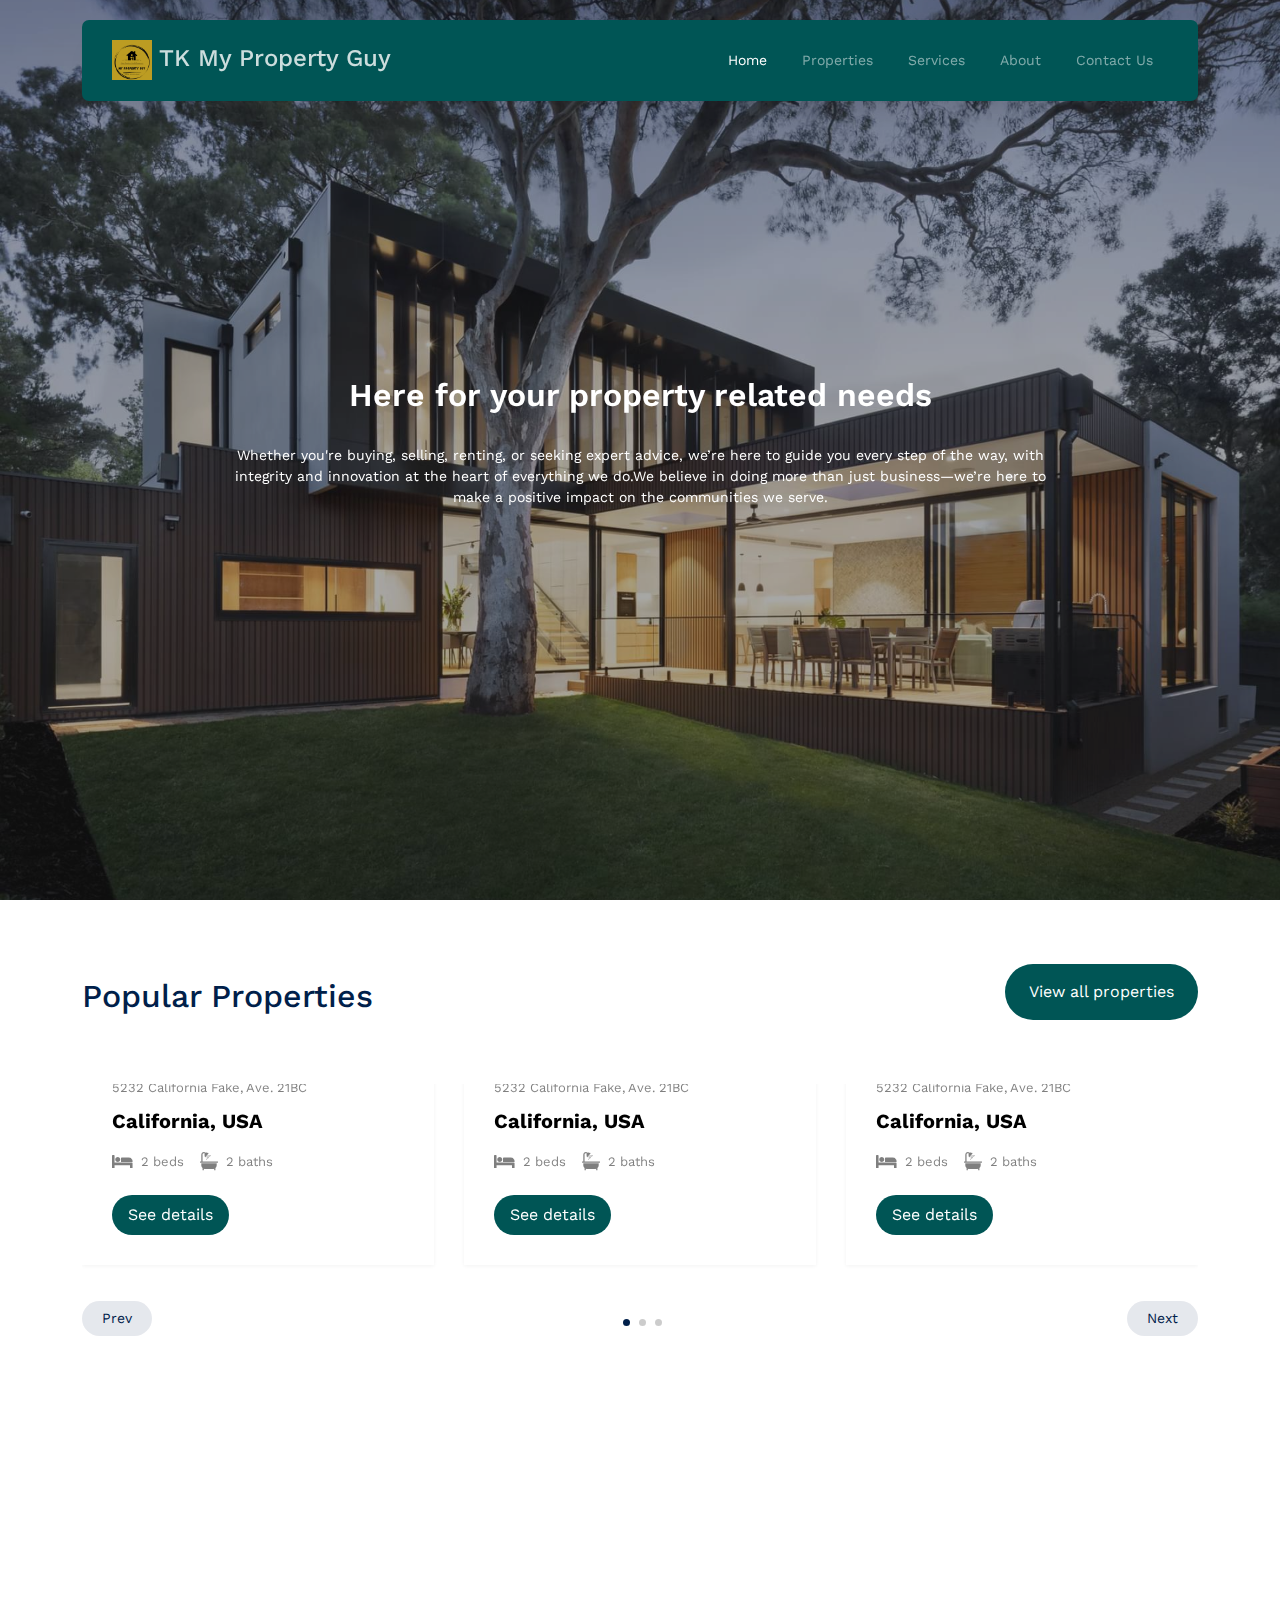
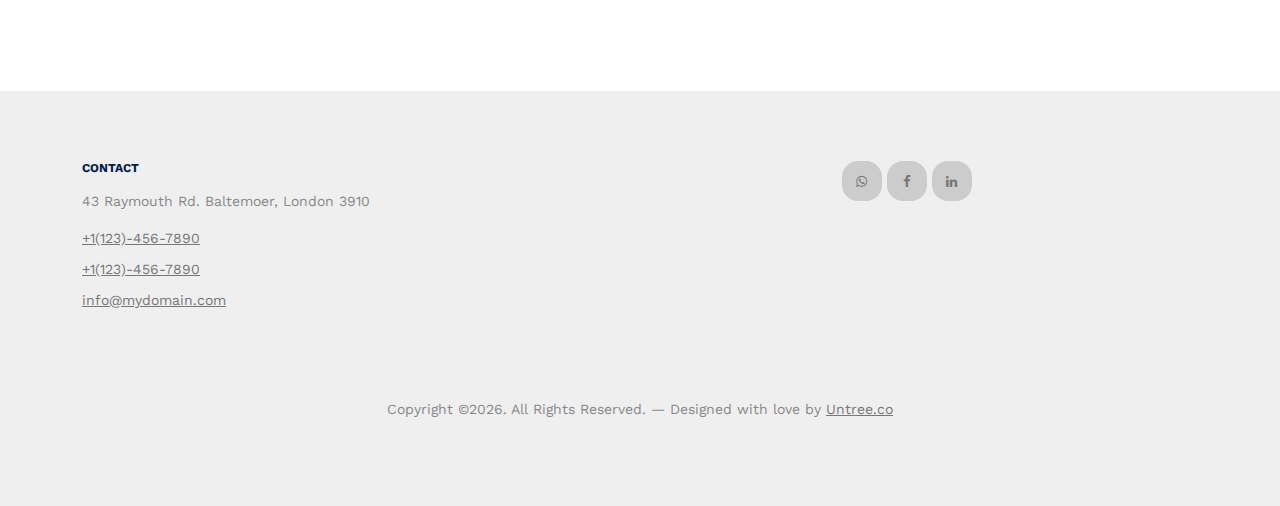
==== commit 695062c3: "updated all html docs" ====
--- a/index.html
+++ b/index.html
@@ -33,35 +33,19 @@
 		</div>
 		<div class="site-mobile-menu-body"></div>
 	</div>
-
 	<nav class="site-nav">
 		<div class="container">
 			<div class="menu-bg-wrap">
 				<div class="site-navigation">
-					<a href="index.html" class="logo m-0 float-start">Property</a>
-
+					<a href="index.html" class="logo m-0 float-start"> <img src="images/MyPropertyGuyLogo.png" alt="TK My Property Guy Logo" style="height: 40px;">
+						TK My Property Guy</a>
 					<ul class="js-clone-nav d-none d-lg-inline-block text-start site-menu float-end">
 						<li class="active"><a href="index.html">Home</a></li>
-						<li class="has-children">
-							<a href="properties.html">Properties</a>
-							<ul class="dropdown">
-								<li><a href="#">Buy Property</a></li>
-								<li><a href="#">Sell Property</a></li>
-								<li class="has-children">
-									<a href="#">Dropdown</a>
-									<ul class="dropdown">
-										<li><a href="#">Sub Menu One</a></li>
-										<li><a href="#">Sub Menu Two</a></li>
-										<li><a href="#">Sub Menu Three</a></li>
-									</ul>
-								</li>
-							</ul>
-						</li>
+						<li><a href="properties.html">Properties</a></li>
 						<li><a href="services.html">Services</a></li>
 						<li><a href="about.html">About</a></li>
 						<li><a href="contact.html">Contact Us</a></li>
 					</ul>
-
 					<a href="#" class="burger light me-auto float-end mt-1 site-menu-toggle js-menu-toggle d-inline-block d-lg-none" data-toggle="collapse" data-target="#main-navbar">
 						<span></span>
 					</a>
@@ -73,8 +57,6 @@
 
 	<!--Hero-->
 	<div class="hero">
-
-
 		<div class="hero-slide">
 			<div class="img overlay" style="background-image: url('images/hero_bg_3.jpg')"></div>
 			<div class="img overlay" style="background-image: url('images/hero_bg_2.jpg')"></div>
@@ -84,11 +66,9 @@
 		<div class="container">
 			<div class="row justify-content-center align-items-center">
 				<div class="col-lg-9 text-center">
-					<h1 class="heading" data-aos="fade-up">Easiest way to find your dream home</h1>
-					<form action="#" class="narrow-w form-search d-flex align-items-stretch mb-3" data-aos="fade-up" data-aos-delay="200">
-						<input type="text" class="form-control px-4" placeholder="Your ZIP code or City. e.g. New York">
-						<button type="submit" class="btn btn-primary">Search</button>
-					</form>
+					<h1 class="heading" data-aos="fade-up">Here for your property related needs</h1>
+					<p class="text-white">Whether you're buying, selling, renting, or seeking expert advice, we’re here to guide you every step of the way, with integrity and innovation at the heart of everything we do.We believe in doing more than just business—we’re here to make a positive impact on the communities we serve.</p>
+
 				</div>
 			</div>
 		</div>
@@ -384,119 +364,7 @@
 		</div>
 	</div>
 
-	<section class="features-1">
-		<div class="container">
-			<div class="row">
-				<div class="col-6 col-lg-3"  data-aos="fade-up" data-aos-delay="300">
-					<div class="box-feature">
-						<span class="flaticon-house"></span>
-						<h3 class="mb-3">Our Properties</h3>
-						<p>Lorem ipsum dolor sit amet, consectetur adipisicing elit. Voluptates, accusamus.</p>
-						<p><a href="#" class="learn-more">Learn More</a></p>
-					</div>
-				</div>
-				<div class="col-6 col-lg-3"  data-aos="fade-up" data-aos-delay="500">
-					<div class="box-feature">
-						<span class="flaticon-building"></span>
-						<h3 class="mb-3">Property for Sale</h3>
-						<p>Lorem ipsum dolor sit amet, consectetur adipisicing elit. Voluptates, accusamus.</p>
-						<p><a href="#" class="learn-more">Learn More</a></p>
-					</div>
-				</div>
-				<div class="col-6 col-lg-3"  data-aos="fade-up" data-aos-delay="400">
-					<div class="box-feature">
-						<span class="flaticon-house-3"></span>
-						<h3 class="mb-3">Real Estate Agent</h3>
-						<p>Lorem ipsum dolor sit amet, consectetur adipisicing elit. Voluptates, accusamus.</p>
-						<p><a href="#" class="learn-more">Learn More</a></p>
-					</div>
-				</div>
-				<div class="col-6 col-lg-3"  data-aos="fade-up" data-aos-delay="600">
-					<div class="box-feature">
-						<span class="flaticon-house-1"></span>
-						<h3 class="mb-3">House for Sale</h3>
-						<p>Lorem ipsum dolor sit amet, consectetur adipisicing elit. Voluptates, accusamus.</p>
-						<p><a href="#" class="learn-more">Learn More</a></p>
-					</div>
-				</div>	
-			</div>
-		</div>
-	</section>
-
-	<div class="section section-4 bg-light">
-		<div class="container">
-			<div class="row justify-content-center  text-center mb-5">
-				<div class="col-lg-5">
-					<h2 class="font-weight-bold heading text-primary mb-4">Let's find home that's perfect for you</h2>
-					<p class="text-black-50">Lorem ipsum dolor sit amet consectetur adipisicing elit. Numquam enim pariatur similique debitis vel nisi qui reprehenderit.</p>
-				</div>
-			</div>
-			<div class="row justify-content-between mb-5">
-				<div class="col-lg-7 mb-5 mb-lg-0 order-lg-2">
-					<div class="img-about dots">
-						<img src="images/hero_bg_3.jpg" alt="Image" class="img-fluid">
-					</div>
-				</div>
-				<div class="col-lg-4">
-					<div class="d-flex feature-h">
-						<span class="wrap-icon me-3">
-							<span class="icon-home2"></span>
-						</span>
-						<div class="feature-text">
-							<h3 class="heading">2M Properties</h3>
-							<p class="text-black-50">Lorem ipsum dolor sit amet consectetur adipisicing elit. Nostrum iste.</p>   
-						</div>
-					</div>
-
-					<div class="d-flex feature-h">
-						<span class="wrap-icon me-3">
-							<span class="icon-person"></span>
-						</span>
-						<div class="feature-text">
-							<h3 class="heading">Top Rated Agents</h3>
-							<p class="text-black-50">Lorem ipsum dolor sit amet consectetur adipisicing elit. Nostrum iste.</p>   
-						</div>
-					</div>
-
-					<div class="d-flex feature-h">
-						<span class="wrap-icon me-3">
-							<span class="icon-security"></span>
-						</span>
-						<div class="feature-text">
-							<h3 class="heading">Legit Properties</h3>
-							<p class="text-black-50">Lorem ipsum dolor sit amet consectetur adipisicing elit. Nostrum iste.</p>   
-						</div>
-					</div>
-				</div>
-			</div>
-			<div class="row section-counter mt-5">
-				<div class="col-6 col-sm-6 col-md-6 col-lg-3" data-aos="fade-up" data-aos-delay="300">
-					<div class="counter-wrap mb-5 mb-lg-0">
-						<span class="number"><span class="countup text-primary">3298</span></span>
-						<span class="caption text-black-50"># of Buy Properties</span>
-					</div>
-				</div>
-				<div class="col-6 col-sm-6 col-md-6 col-lg-3" data-aos="fade-up" data-aos-delay="400">
-					<div class="counter-wrap mb-5 mb-lg-0">
-						<span class="number"><span class="countup text-primary">2181</span></span>
-						<span class="caption text-black-50"># of Sell Properties</span>
-					</div>
-				</div>
-				<div class="col-6 col-sm-6 col-md-6 col-lg-3" data-aos="fade-up" data-aos-delay="500">
-					<div class="counter-wrap mb-5 mb-lg-0">
-						<span class="number"><span class="countup text-primary">9316</span></span>
-						<span class="caption text-black-50"># of All Properties</span>
-					</div>
-				</div>
-				<div class="col-6 col-sm-6 col-md-6 col-lg-3" data-aos="fade-up" data-aos-delay="600">
-					<div class="counter-wrap mb-5 mb-lg-0">
-						<span class="number"><span class="countup text-primary">7191</span></span>
-						<span class="caption text-black-50"># of Agents</span>
-					</div>
-				</div>
-			</div>
-		</div>
-	</div>
+
 
 	<!--Recriting agents-->
 	<div class="section">
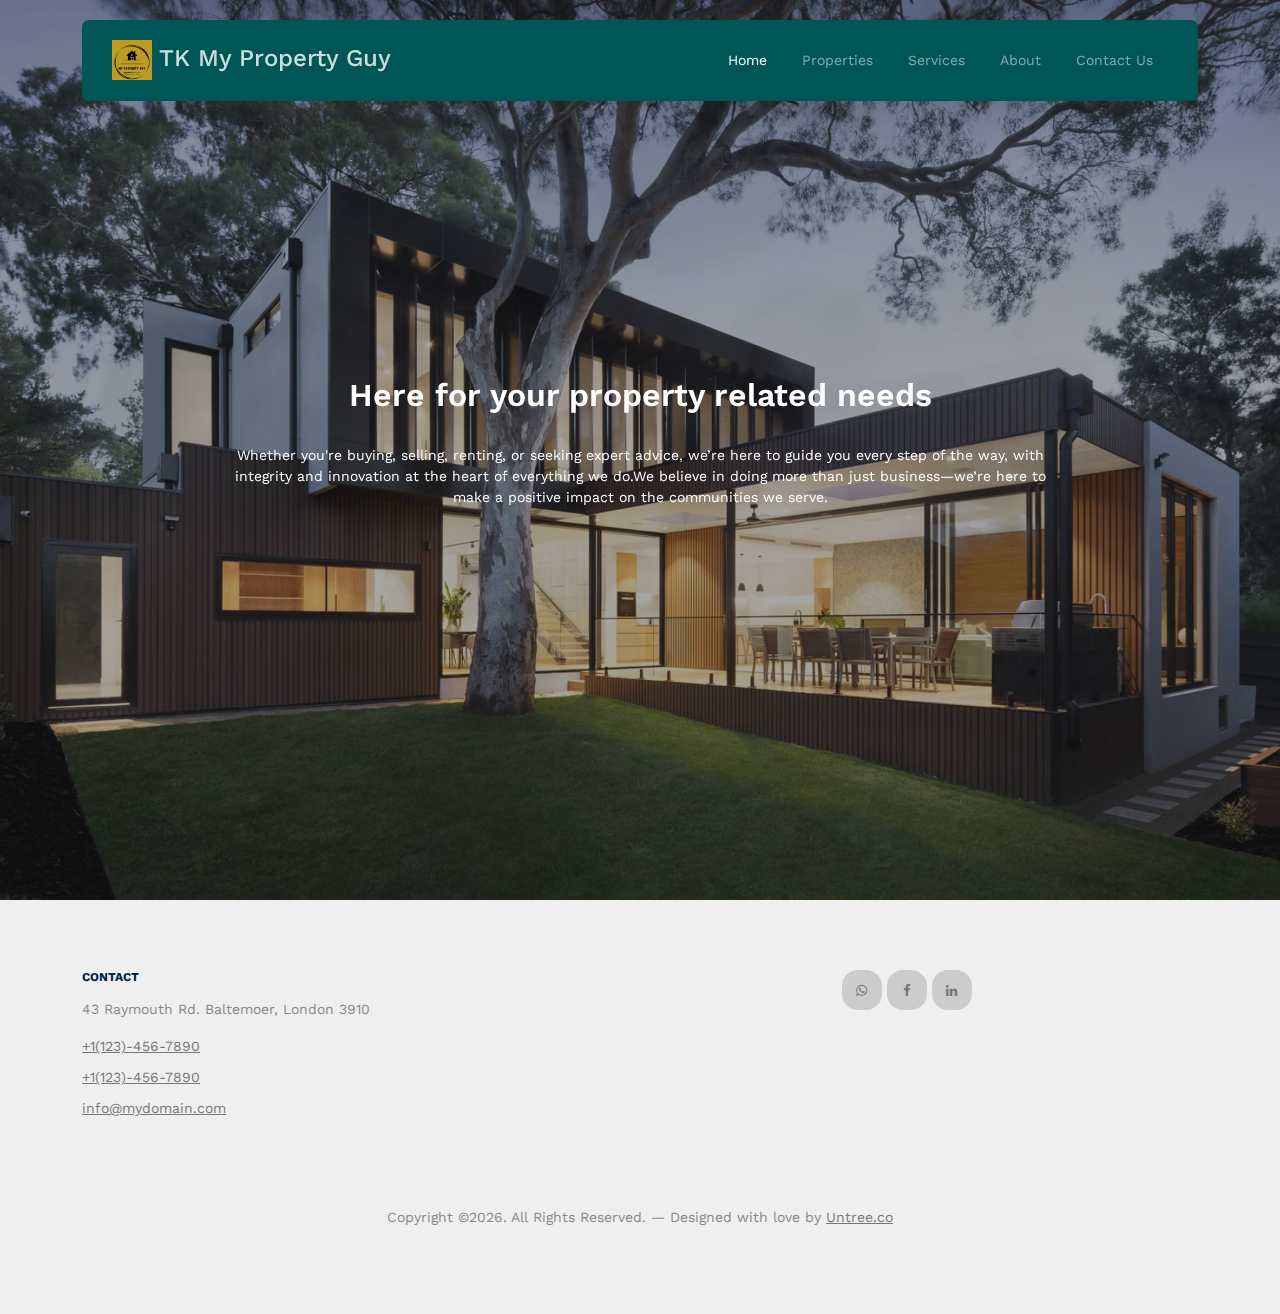
==== commit 29307cb7: "added detail property pages" ====
--- a/index.html
+++ b/index.html
@@ -75,307 +75,6 @@
 	</div>
 
 
-	<div class="section">
-		<div class="container">
-			<div class="row mb-5 align-items-center">
-				<div class="col-lg-6">
-					<h2 class="font-weight-bold text-primary heading">Popular Properties</h2>
-				</div>
-				<div class="col-lg-6 text-lg-end">
-					<p><a href="#" target="_blank" class="btn btn-primary text-white py-3 px-4">View all properties</a></p>
-				</div>
-			</div>
-			<div class="row">
-
-				<div class="col-12">
-
-
-					<div class="property-slider-wrap">
-
-
-
-						<div class="property-slider">
-
-							<div class="property-item">
-
-								<a href="property-single.html" class="img">
-									<img src="images/img_1.jpg" alt="Image" class="img-fluid">
-								</a>
-
-								<div class="property-content">
-									<div class="price mb-2"><span>$1,291,000</span></div>
-									<div>
-										<span class="d-block mb-2 text-black-50">5232 California Fake, Ave. 21BC</span>
-										<span class="city d-block mb-3">California, USA</span>
-
-										<div class="specs d-flex mb-4">
-											<span class="d-block d-flex align-items-center me-3">
-												<span class="icon-bed me-2"></span>
-												<span class="caption">2 beds</span>
-											</span>
-											<span class="d-block d-flex align-items-center">
-												<span class="icon-bath me-2"></span>
-												<span class="caption">2 baths</span>
-											</span>
-										</div>
-
-										<a href="property-single.html" class="btn btn-primary py-2 px-3">See details</a>
-									</div>
-								</div>
-							</div> <!-- .item -->
-
-							<div class="property-item">
-
-								<a href="property-single.html" class="img">
-									<img src="images/img_2.jpg" alt="Image" class="img-fluid">
-								</a>
-
-								<div class="property-content">
-									<div class="price mb-2"><span>$1,291,000</span></div>
-									<div>
-										<span class="d-block mb-2 text-black-50">5232 California Fake, Ave. 21BC</span>
-										<span class="city d-block mb-3">California, USA</span>
-
-										<div class="specs d-flex mb-4">
-											<span class="d-block d-flex align-items-center me-3">
-												<span class="icon-bed me-2"></span>
-												<span class="caption">2 beds</span>
-											</span>
-											<span class="d-block d-flex align-items-center">
-												<span class="icon-bath me-2"></span>
-												<span class="caption">2 baths</span>
-											</span>
-										</div>
-
-										<a href="property-single.html" class="btn btn-primary py-2 px-3">See details</a>
-									</div>
-								</div>
-							</div> <!-- .item -->
-
-							<div class="property-item">
-
-								<a href="property-single.html" class="img">
-									<img src="images/img_3.jpg" alt="Image" class="img-fluid">
-								</a>
-
-								<div class="property-content">
-									<div class="price mb-2"><span>$1,291,000</span></div>
-									<div>
-										<span class="d-block mb-2 text-black-50">5232 California Fake, Ave. 21BC</span>
-										<span class="city d-block mb-3">California, USA</span>
-
-										<div class="specs d-flex mb-4">
-											<span class="d-block d-flex align-items-center me-3">
-												<span class="icon-bed me-2"></span>
-												<span class="caption">2 beds</span>
-											</span>
-											<span class="d-block d-flex align-items-center">
-												<span class="icon-bath me-2"></span>
-												<span class="caption">2 baths</span>
-											</span>
-										</div>
-
-										<a href="property-single.html" class="btn btn-primary py-2 px-3">See details</a>
-									</div>
-								</div>
-							</div> <!-- .item -->
-
-							<div class="property-item">
-
-								<a href="property-single.html" class="img">
-									<img src="images/img_4.jpg" alt="Image" class="img-fluid">
-								</a>
-
-								<div class="property-content">
-									<div class="price mb-2"><span>$1,291,000</span></div>
-									<div>
-										<span class="d-block mb-2 text-black-50">5232 California Fake, Ave. 21BC</span>
-										<span class="city d-block mb-3">California, USA</span>
-
-										<div class="specs d-flex mb-4">
-											<span class="d-block d-flex align-items-center me-3">
-												<span class="icon-bed me-2"></span>
-												<span class="caption">2 beds</span>
-											</span>
-											<span class="d-block d-flex align-items-center">
-												<span class="icon-bath me-2"></span>
-												<span class="caption">2 baths</span>
-											</span>
-										</div>
-
-										<a href="property-single.html" class="btn btn-primary py-2 px-3">See details</a>
-									</div>
-								</div>
-							</div> <!-- .item -->
-
-							<div class="property-item">
-
-								<a href="property-single.html" class="img">
-									<img src="images/img_5.jpg" alt="Image" class="img-fluid">
-								</a>
-
-								<div class="property-content">
-									<div class="price mb-2"><span>$1,291,000</span></div>
-									<div>
-										<span class="d-block mb-2 text-black-50">5232 California Fake, Ave. 21BC</span>
-										<span class="city d-block mb-3">California, USA</span>
-
-										<div class="specs d-flex mb-4">
-											<span class="d-block d-flex align-items-center me-3">
-												<span class="icon-bed me-2"></span>
-												<span class="caption">2 beds</span>
-											</span>
-											<span class="d-block d-flex align-items-center">
-												<span class="icon-bath me-2"></span>
-												<span class="caption">2 baths</span>
-											</span>
-										</div>
-
-										<a href="property-single.html" class="btn btn-primary py-2 px-3">See details</a>
-									</div>
-								</div>
-							</div> <!-- .item -->
-
-							<div class="property-item">
-
-								<a href="property-single.html" class="img">
-									<img src="images/img_6.jpg" alt="Image" class="img-fluid">
-								</a>
-
-								<div class="property-content">
-									<div class="price mb-2"><span>$1,291,000</span></div>
-									<div>
-										<span class="d-block mb-2 text-black-50">5232 California Fake, Ave. 21BC</span>
-										<span class="city d-block mb-3">California, USA</span>
-
-										<div class="specs d-flex mb-4">
-											<span class="d-block d-flex align-items-center me-3">
-												<span class="icon-bed me-2"></span>
-												<span class="caption">2 beds</span>
-											</span>
-											<span class="d-block d-flex align-items-center">
-												<span class="icon-bath me-2"></span>
-												<span class="caption">2 baths</span>
-											</span>
-										</div>
-
-										<a href="property-single.html" class="btn btn-primary py-2 px-3">See details</a>
-									</div>
-								</div>
-							</div> <!-- .item -->
-
-							<div class="property-item">
-
-								<a href="property-single.html" class="img">
-									<img src="images/img_7.jpg" alt="Image" class="img-fluid">
-								</a>
-
-								<div class="property-content">
-									<div class="price mb-2"><span>$1,291,000</span></div>
-									<div>
-										<span class="d-block mb-2 text-black-50">5232 California Fake, Ave. 21BC</span>
-										<span class="city d-block mb-3">California, USA</span>
-
-										<div class="specs d-flex mb-4">
-											<span class="d-block d-flex align-items-center me-3">
-												<span class="icon-bed me-2"></span>
-												<span class="caption">2 beds</span>
-											</span>
-											<span class="d-block d-flex align-items-center">
-												<span class="icon-bath me-2"></span>
-												<span class="caption">2 baths</span>
-											</span>
-										</div>
-
-										<a href="property-single.html" class="btn btn-primary py-2 px-3">See details</a>
-									</div>
-								</div>
-							</div> <!-- .item -->
-
-							<div class="property-item">
-
-								<a href="property-single.html" class="img">
-									<img src="images/img_8.jpg" alt="Image" class="img-fluid">
-								</a>
-
-								<div class="property-content">
-									<div class="price mb-2"><span>$1,291,000</span></div>
-									<div>
-										<span class="d-block mb-2 text-black-50">5232 California Fake, Ave. 21BC</span>
-										<span class="city d-block mb-3">California, USA</span>
-
-										<div class="specs d-flex mb-4">
-											<span class="d-block d-flex align-items-center me-3">
-												<span class="icon-bed me-2"></span>
-												<span class="caption">2 beds</span>
-											</span>
-											<span class="d-block d-flex align-items-center">
-												<span class="icon-bath me-2"></span>
-												<span class="caption">2 baths</span>
-											</span>
-										</div>
-
-										<a href="property-single.html" class="btn btn-primary py-2 px-3">See details</a>
-									</div>
-								</div>
-							</div> <!-- .item -->
-
-							<div class="property-item">
-
-								<a href="property-single.html" class="img">
-									<img src="images/img_1.jpg" alt="Image" class="img-fluid">
-								</a>
-
-								<div class="property-content">
-									<div class="price mb-2"><span>$1,291,000</span></div>
-									<div>
-										<span class="d-block mb-2 text-black-50">5232 California Fake, Ave. 21BC</span>
-										<span class="city d-block mb-3">California, USA</span>
-
-										<div class="specs d-flex mb-4">
-											<span class="d-block d-flex align-items-center me-3">
-												<span class="icon-bed me-2"></span>
-												<span class="caption">2 beds</span>
-											</span>
-											<span class="d-block d-flex align-items-center">
-												<span class="icon-bath me-2"></span>
-												<span class="caption">2 baths</span>
-											</span>
-										</div>
-
-										<a href="property-single.html" class="btn btn-primary py-2 px-3">See details</a>
-									</div>
-								</div>
-							</div> <!-- .item -->
-
-
-						</div>
-
-
-						<div id="property-nav" class="controls" tabindex="0" aria-label="Carousel Navigation">
-							<span class="prev" data-controls="prev" aria-controls="property" tabindex="-1">Prev</span>
-							<span class="next" data-controls="next" aria-controls="property" tabindex="-1">Next</span>
-						</div>
-
-					</div>
-				</div>
-
-			</div>
-		</div>
-	</div>
-
-
-
-	<!--Recriting agents-->
-	<div class="section">
-		<div class="row justify-content-center footer-cta" data-aos="fade-up">
-			<div class="col-lg-7 mx-auto text-center">
-				<h2 class="mb-4 ">Be a part of our growing real state agents</h2>
-				<p><a href="#" target="_blank" class="btn btn-primary text-white py-3 px-4">Apply for Real Estate agent</a></p>
-			</div> <!-- /.col-lg-7 -->
-		</div> <!-- /.row -->
-	</div>
-
 	<!--Footer -->
 	<div class="site-footer">
 		<div class="container">
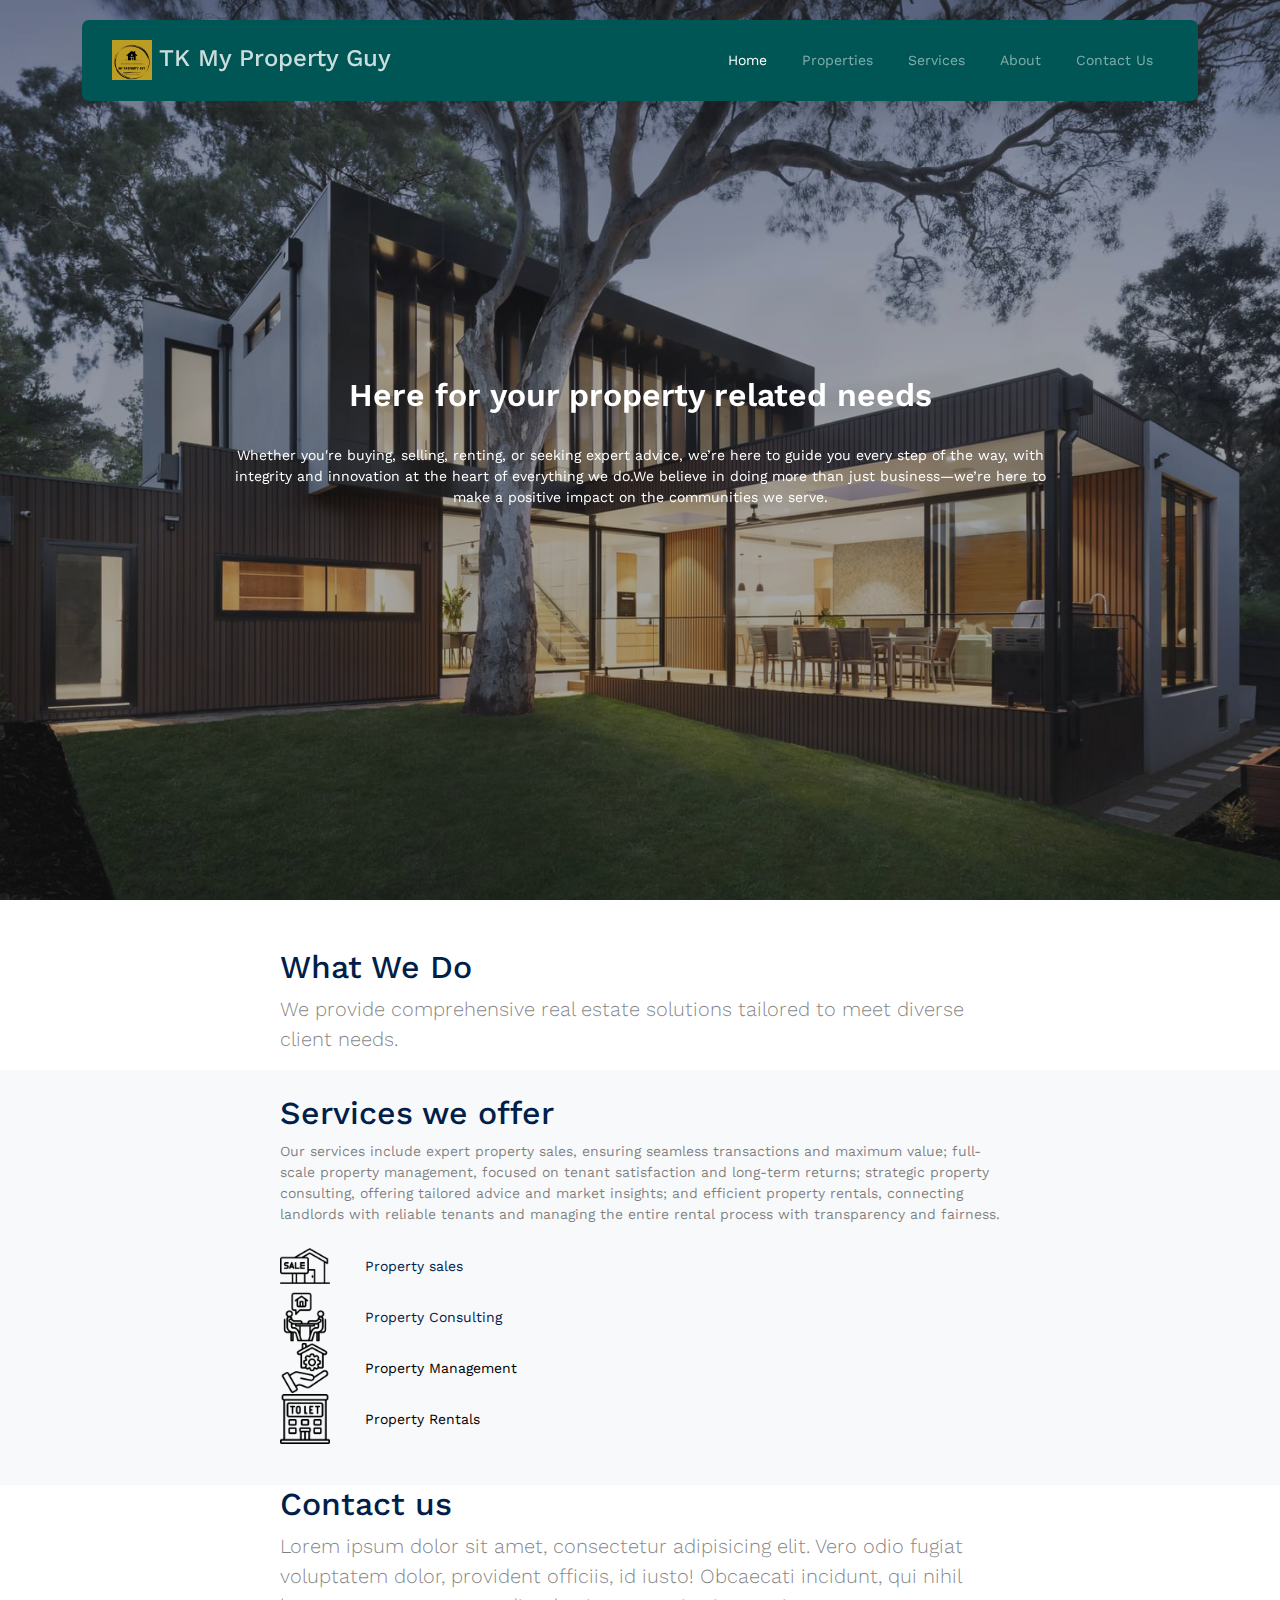
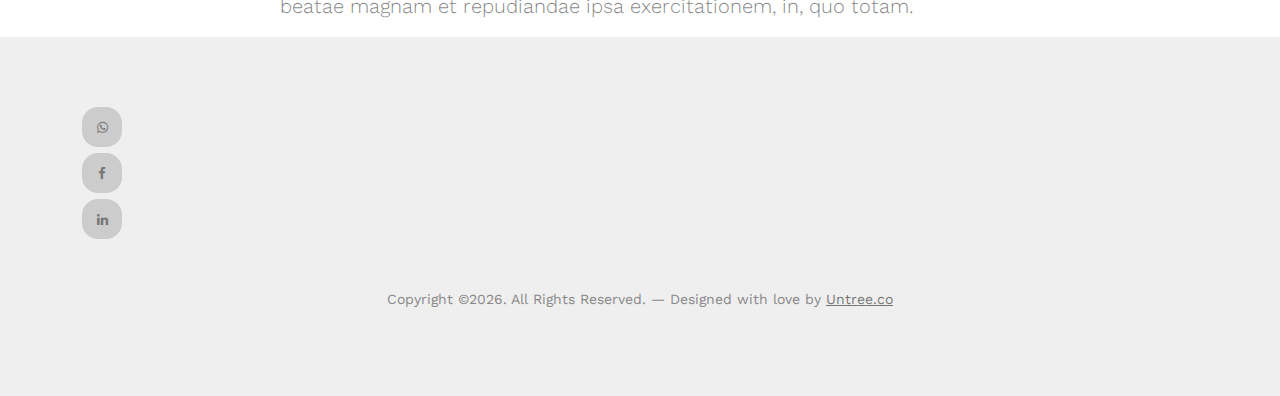
==== commit d62dbf49: "updated the listing page" ====
--- a/index.html
+++ b/index.html
@@ -74,25 +74,73 @@
 		</div>
 	</div>
 
+ <!-- About section-->
+ <section class="pt-5" id="about">
+	<div class="container px-4">
+		<div class="row gx-4 justify-content-center">
+			<div class="col-lg-8">
+				<h2>What We Do</h2>
+				<p class="lead">
+					We provide comprehensive real estate solutions tailored to meet diverse client needs.
+				</p>
+			</div>
+		</div>
+	</div>
+</section>
+
+<!-- Services section-->
+<section class="bg-light p-4" id="services">
+	<div class="container px-4">
+		<div class="row gx-4 justify-content-center">
+			<div class="col-lg-8">
+				<h2>Services we offer</h2>
+				<p>Our services include expert property sales, ensuring seamless transactions and maximum value; full-scale property management, focused on tenant satisfaction and long-term returns; strategic property consulting, offering tailored advice and market insights; and efficient property rentals, connecting landlords with reliable tenants and managing the entire rental process with transparency and fairness.</p>
+			</div>
+			<ul style="list-style: none;" class="col-lg-8" >
+			<li><img src="images/property sales icon.png" alt="" height="50">
+			  <span>
+					<button class="btn btn-light btn-sm"><a href="services.html">Property sales</a></button>
+				</span>
+			</li>
+			<li><img src="images/property consulting icon.png" alt="" height="50">
+				<span>
+				  <button class="btn btn-light btn-sm"><a href="services.html">Property Consulting</a></button>
+				</span>
+			</li>
+			<li><img src="images/property management icon.png" alt="" height="50">
+				<span>
+				  <button class="btn btn-light btn-sm"><a href="services.html"></a>Property Management</button>
+				</span>
+			</li>
+			<li><img src="images/property rental icon.png" alt="" height="50">
+				<span>
+				  <button class="btn btn-light btn-sm"><a href="services.html"></a>Property Rentals</button>
+				</span>
+			</li>
+		</ul>	
+		</div>
+
+</section>
+
+
+<!-- Contact section-->
+<section id="contact">
+	<div class="container px-4">
+		<div class="row gx-4 justify-content-center">
+			<div class="col-lg-8">
+				<h2>Contact us</h2>
+				<p class="lead">Lorem ipsum dolor sit amet, consectetur adipisicing elit. Vero odio fugiat voluptatem dolor, provident officiis, id iusto! Obcaecati incidunt, qui nihil beatae magnam et repudiandae ipsa exercitationem, in, quo totam.</p>
+			</div>
+		</div>
+	</div>
+</section>
+
 
 	<!--Footer -->
 	<div class="site-footer">
 		<div class="container">
 			<div class="row">
-				<div class="col-lg-4">
-					<div class="widget">
-						<h3>Contact</h3>
-						<address>43 Raymouth Rd. Baltemoer, London 3910</address>
-						<ul class="list-unstyled links">
-							<li><a href="tel://11234567890">+1(123)-456-7890</a></li>
-							<li><a href="tel://11234567890">+1(123)-456-7890</a></li>
-							<li><a href="mailto:info@mydomain.com">info@mydomain.com</a></li>
-						</ul>
-					</div> <!-- /.widget -->
-				</div> <!-- /.col-lg-4 -->
-				<div class="col-lg-4">
-				</div> <!-- /.col-lg-4 -->
-				<div class="col-lg-4">
+				<div class="col-lg-1">
 					<div class="widget">
 						<ul class="list-unstyled social">
 							<li><a href="#"><span class="icon-whatsapp"></span></a></li>
@@ -103,7 +151,7 @@
 				</div> <!-- /.col-lg-4 -->
 			</div> <!-- /.row -->
 
-			<div class="row mt-5">
+			<div class="row mt-1">
 				<div class="col-12 text-center">
 				<!--**========== NOTE:Please don't remove this copyright link unless you buy the license here https://untree.co/license/  **========== -->
             <p>Copyright &copy;<script>document.write(new Date().getFullYear());</script>. All Rights Reserved. &mdash; Designed with love by <a href="https://untree.co">Untree.co</a> <!-- License information: https://untree.co/license/ -->
@@ -112,7 +160,6 @@
         </div>
       </div> <!-- /.container -->
     </div> 
-
 
     <!-- Preloader -->
     <div id="overlayer"></div>
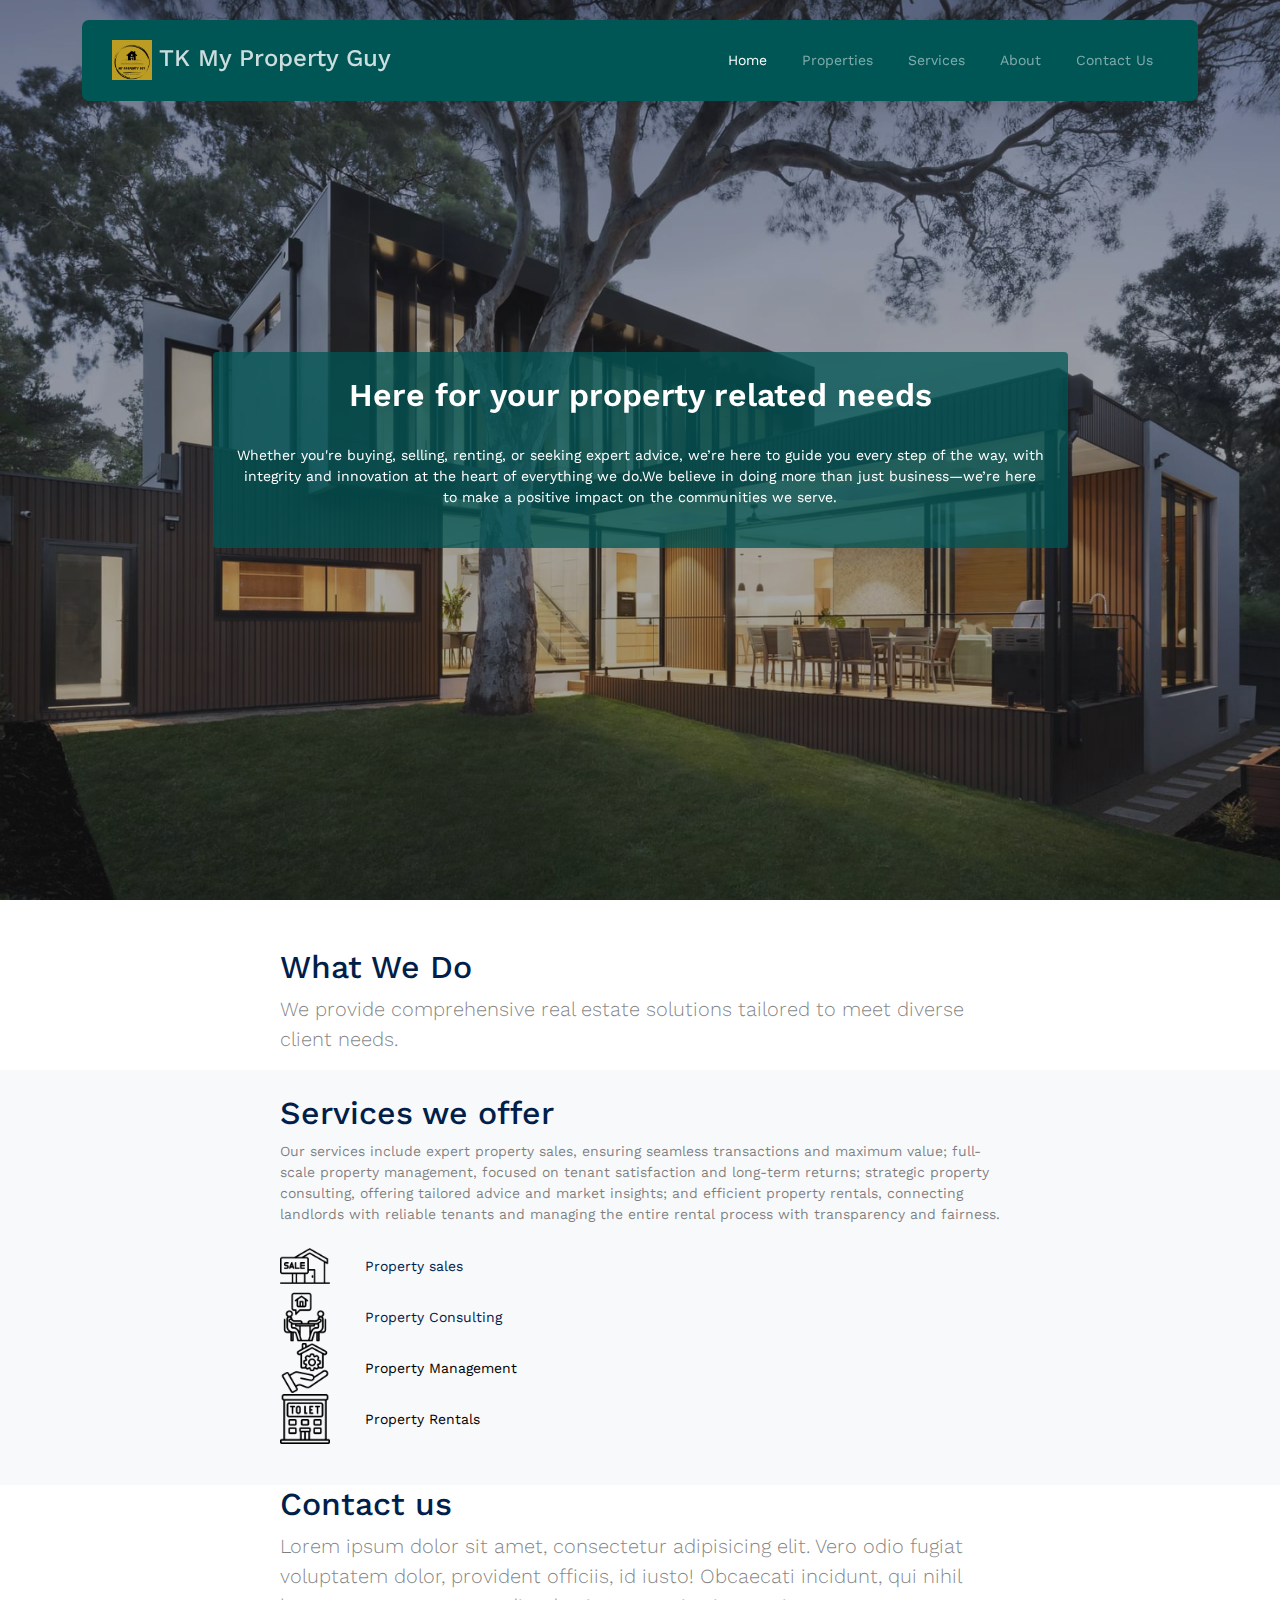
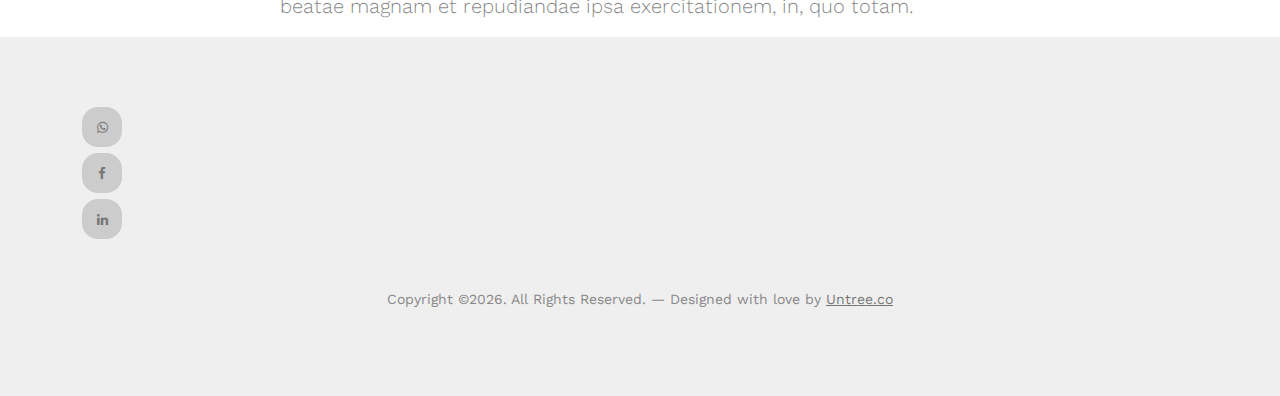
==== commit 71a77106: "update banner" ====
--- a/index.html
+++ b/index.html
@@ -63,11 +63,11 @@
 			<div class="img overlay" style="background-image: url('images/hero_bg_1.jpg')"></div>
 		</div>
 
-		<div class="container">
+		<div class="container rounded-4">
 			<div class="row justify-content-center align-items-center">
-				<div class="col-lg-9 text-center">
+				<div class="col-lg-9 text-center bg-secondary bg-opacity-75 rounded p-4">
 					<h1 class="heading" data-aos="fade-up">Here for your property related needs</h1>
-					<p class="text-white">Whether you're buying, selling, renting, or seeking expert advice, we’re here to guide you every step of the way, with integrity and innovation at the heart of everything we do.We believe in doing more than just business—we’re here to make a positive impact on the communities we serve.</p>
+					<p class="text-white  ">Whether you're buying, selling, renting, or seeking expert advice, we’re here to guide you every step of the way, with integrity and innovation at the heart of everything we do.We believe in doing more than just business—we’re here to make a positive impact on the communities we serve.</p>
 
 				</div>
 			</div>
--- a/css/style.css
+++ b/css/style.css
@@ -10045,6 +10045,41 @@
   color: #00204a;
   border: 2px solid #00204a; }
 
+.links-arrow-before li {
+  margin-bottom: 15px;
+  position: relative; }
+  .links-arrow-before li a {
+    color: #afafaf;
+    position: relative;
+    padding-left: 20px;
+    text-decoration: none; }
+    .links-arrow-before li a:hover {
+      color: #fff; }
+    .links-arrow-before li a:before {
+      content: "\e5c8";
+      font-family: "icomoon";
+      left: 0;
+      top: 0;
+      position: absolute; }
+
+.person {
+  text-align: center;
+  background-color: #fff;
+  border-radius: 4px; }
+  .person img {
+    position: relative;
+    width: 90px;
+    border-radius: 50%;
+    margin: -45px auto 0 auto; }
+  .person .person-contents {
+    padding: 30px; }
+    .person .person-contents h2, .person .person-contents .h2 {
+      font-size: 18px; }
+      .person .person-contents h2 a, .person .person-contents .h2 a {
+        color: #000;
+        text-decoration: none; }
+    .person .person-contents p {
+      font-size: 14px; }
 
 .meta {
   color: #888; }
@@ -10151,6 +10186,67 @@
     background: #00204a;
     color: #fff; }
 
+.agent-box {
+  margin-top: 50px;
+  border: 2px solid #efefef;
+  padding: 20px;
+  border-radius: 4px; }
+  .agent-box .img {
+    -webkit-box-flex: 0;
+    -ms-flex: 0 0 100px;
+    flex: 0 0 100px; }
+    .agent-box .img img {
+      width: 80px;
+      border-radius: 50%; }
+  .agent-box .text h3, .agent-box .text .h3 {
+    font-size: 16px; }
+
+.testimonial-slider-wrap {
+  position: relative; }
+  .testimonial-slider-wrap .tns-nav {
+    position: absolute;
+    bottom: -50px;
+    z-index: 2;
+    left: 50%;
+    -webkit-transform: translateX(-50%);
+    -ms-transform: translateX(-50%);
+    transform: translateX(-50%); }
+    .testimonial-slider-wrap .tns-nav button {
+      background: none;
+      border: none;
+      display: inline-block;
+      margin: 2px;
+      height: 15px; }
+      .testimonial-slider-wrap .tns-nav button:active, .testimonial-slider-wrap .tns-nav button:focus {
+        outline: none; }
+      .testimonial-slider-wrap .tns-nav button:before {
+        position: absolute;
+        content: "";
+        width: 7px;
+        height: 7px;
+        border-radius: 50%;
+        background-color: rgba(0, 0, 0, 0.3);
+        -webkit-transition: .3s all ease;
+        -o-transition: .3s all ease;
+        transition: .3s all ease; }
+      .testimonial-slider-wrap .tns-nav button.tns-nav-active:before {
+        background-color: #00204a; }
+
+#testimonial-nav span {
+  display: inline-block;
+  cursor: pointer;
+  padding: 7px 20px;
+  border-radius: 30px;
+  background: rgba(0, 32, 74, 0.1);
+  color: #00204a;
+  text-align: center;
+  -webkit-transition: .3s all ease;
+  -o-transition: .3s all ease;
+  transition: .3s all ease; }
+  #testimonial-nav span:hover, #testimonial-nav span.active {
+    background: #00204a;
+    color: #fff !important; }
+
 .custom-mb {
   margin-bottom: 80px; }
 
@@ -10192,6 +10288,8 @@
   .learn-more:hover:before {
     width: 0%; }
 
+.sec-testimonials {
+  padding-bottom: 8rem; }
 
 .contact-info i {
   font-size: 20px;
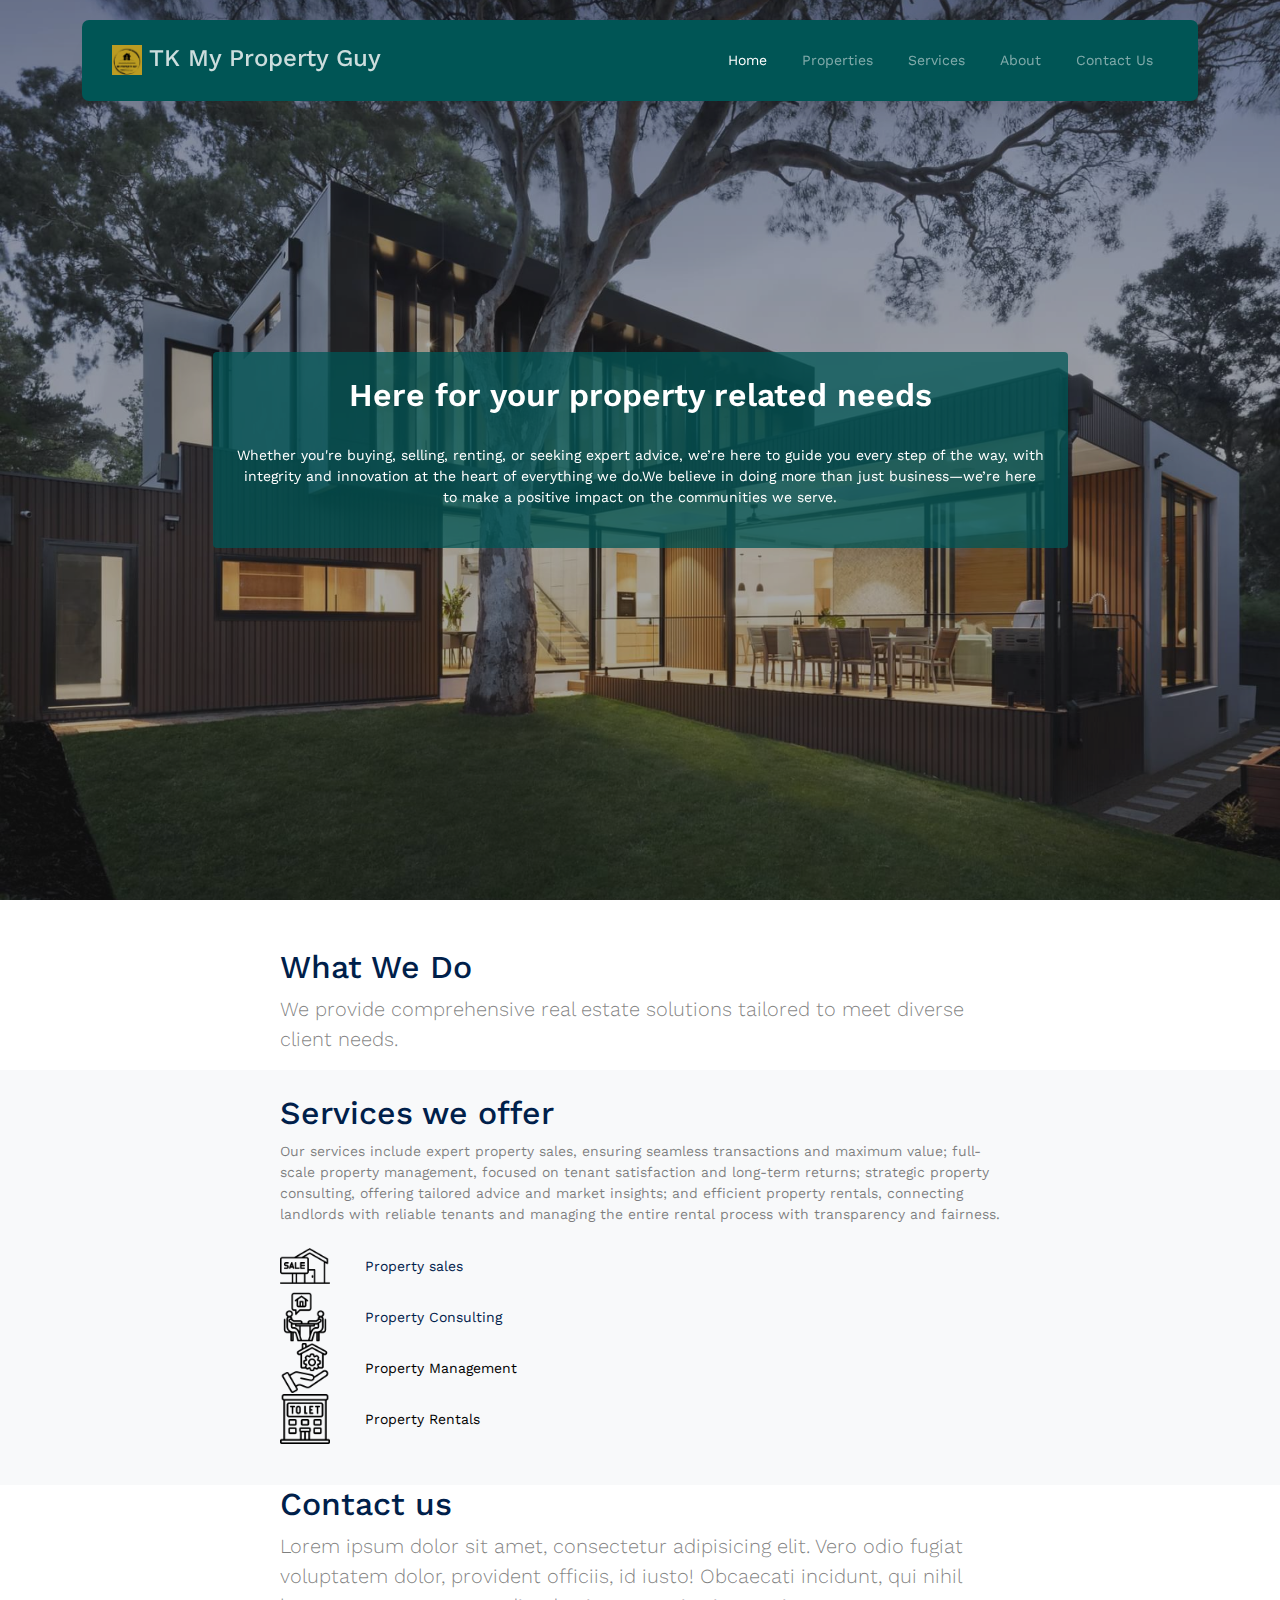
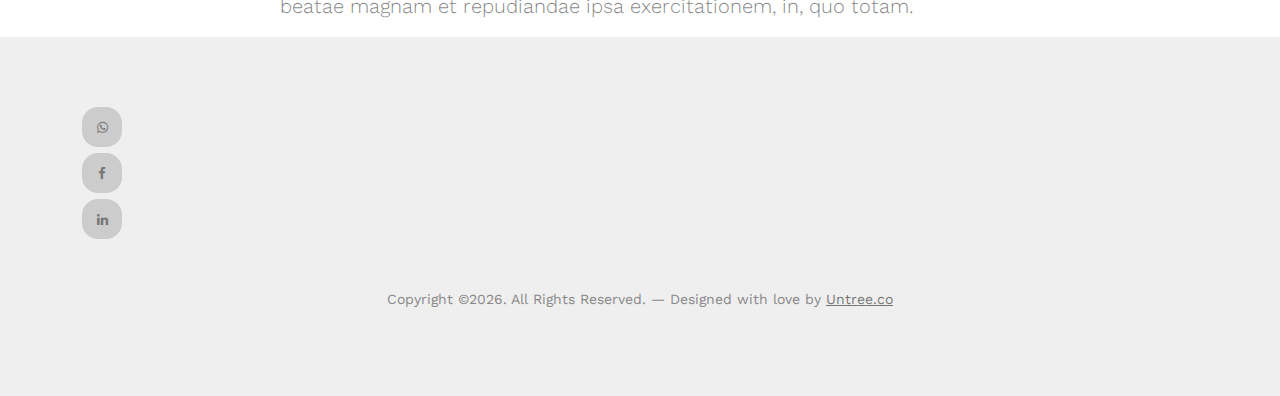
==== commit 4e656e22: "adjusted the logo" ====
--- a/index.html
+++ b/index.html
@@ -37,7 +37,7 @@
 		<div class="container">
 			<div class="menu-bg-wrap">
 				<div class="site-navigation">
-					<a href="index.html" class="logo m-0 float-start"> <img src="images/MyPropertyGuyLogo.png" alt="TK My Property Guy Logo" style="height: 40px;">
+					<a href="index.html" class="logo m-0 float-start"> <img src="images/MyPropertyGuyLogo.png" alt="TK My Property Guy Logo" style="height: 30px;">
 						TK My Property Guy</a>
 					<ul class="js-clone-nav d-none d-lg-inline-block text-start site-menu float-end">
 						<li class="active"><a href="index.html">Home</a></li>
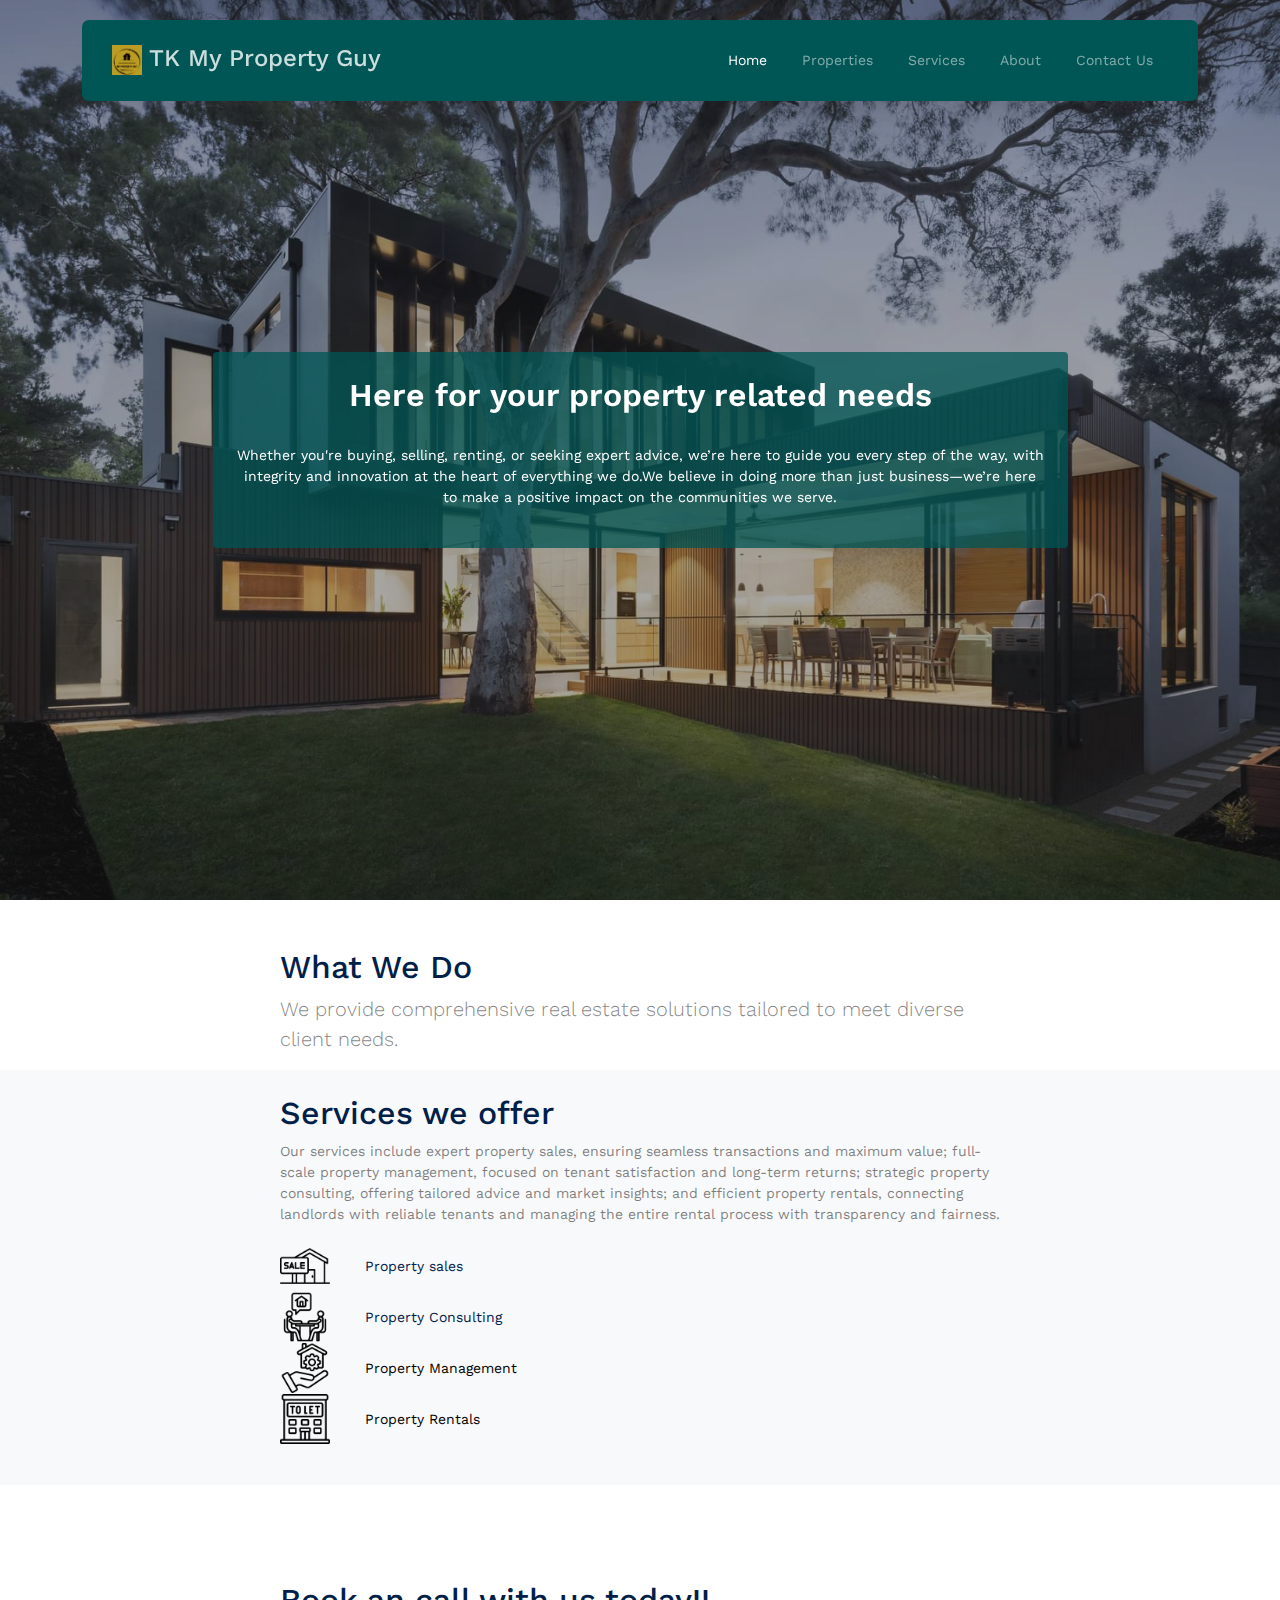
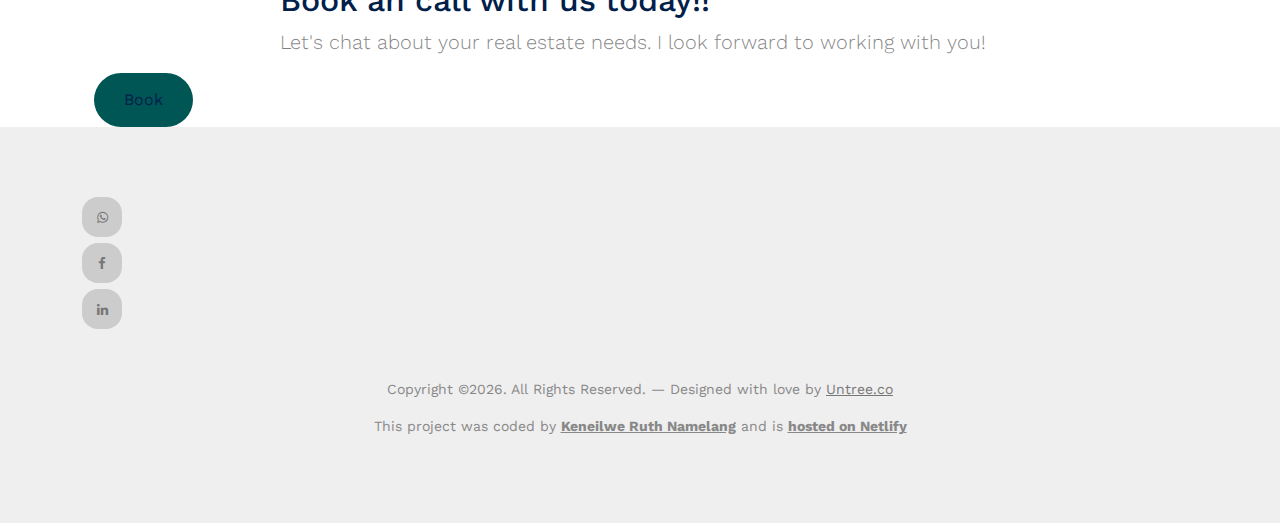
==== commit de162492: "adjusted footer" ====
--- a/index.html
+++ b/index.html
@@ -4,7 +4,7 @@
 	<meta charset="utf-8">
 	<meta name="viewport" content="width=device-width, initial-scale=1">
 	<meta name="author" content="Untree.co">
-	<link rel="shortcut icon" href="favicon.png">
+	<link rel="shortcut icon" href="images/MyPropertyGuyLogo.png">
 
 	<meta name="description" content="" />
 	<meta name="keywords" content="bootstrap, bootstrap5" />
@@ -21,7 +21,7 @@
 	<link rel="stylesheet" href="css/aos.css">
 	<link rel="stylesheet" href="css/style.css">
 
-	<title>Property &mdash; Free Bootstrap 5 Website Template by Untree.co</title>
+	<title>Homepage &mdash; My Property Guy</title>
 </head>
 <body>
 	<!--Navigation-->
@@ -123,13 +123,17 @@
 </section>
 
 
-<!-- Contact section-->
+<!-- Book an appointment section-->
 <section id="contact">
-	<div class="container px-4">
+	<div class="container px-4 pt-5 mt-5">
 		<div class="row gx-4 justify-content-center">
 			<div class="col-lg-8">
-				<h2>Contact us</h2>
-				<p class="lead">Lorem ipsum dolor sit amet, consectetur adipisicing elit. Vero odio fugiat voluptatem dolor, provident officiis, id iusto! Obcaecati incidunt, qui nihil beatae magnam et repudiandae ipsa exercitationem, in, quo totam.</p>
+				<h2>Book an call with us today!!</h2>
+				<p class="lead">Let's chat about your real estate needs. I look forward to working with you!</p>
+			</div>
+			<div>
+				<button type="button" class="btn btn-primary"> <a href="https://forms.gle/rrdnLK353Whxoa1FA">Book</a>
+					</button>
 			</div>
 		</div>
 	</div>
@@ -143,9 +147,9 @@
 				<div class="col-lg-1">
 					<div class="widget">
 						<ul class="list-unstyled social">
-							<li><a href="#"><span class="icon-whatsapp"></span></a></li>
-							<li><a href="#"><span class="icon-facebook"></span></a></li>
-							<li><a href="#"><span class="icon-linkedin"></span></a></li>
+							<li><a href="TEL:+27832505569"><span class="icon-whatsapp"></span></a></li>
+							<li><a href="tel:+2727832505569"><span class="icon-facebook"></span></a></li>
+							<li><a href="mailto:tkmypropertyguy"><span class="icon-linkedin"></span></a></li>
 						</ul>
 					</div> <!-- /.widget -->
 				</div> <!-- /.col-lg-4 -->
@@ -153,9 +157,26 @@
 
 			<div class="row mt-1">
 				<div class="col-12 text-center">
+					
 				<!--**========== NOTE:Please don't remove this copyright link unless you buy the license here https://untree.co/license/  **========== -->
             <p>Copyright &copy;<script>document.write(new Date().getFullYear());</script>. All Rights Reserved. &mdash; Designed with love by <a href="https://untree.co">Untree.co</a> <!-- License information: https://untree.co/license/ -->
-            </p>
+            </p> 
+			<p>
+						This project was coded by
+						<a
+						  class="custom-link fw-bold text-reset"
+						  href="https://github.com/KeneilweRuthNamelang"
+						  target="_blank"
+						  >Keneilwe Ruth Namelang</a
+						>
+						and is
+						<a
+						  class="custom-link fw-bold text-reset"
+						  href="https://we-dsign.netlify.app/"
+						  target="_blank"
+						  >hosted on Netlify</a
+						>
+					  </p>
           </div>
         </div>
       </div> <!-- /.container -->
